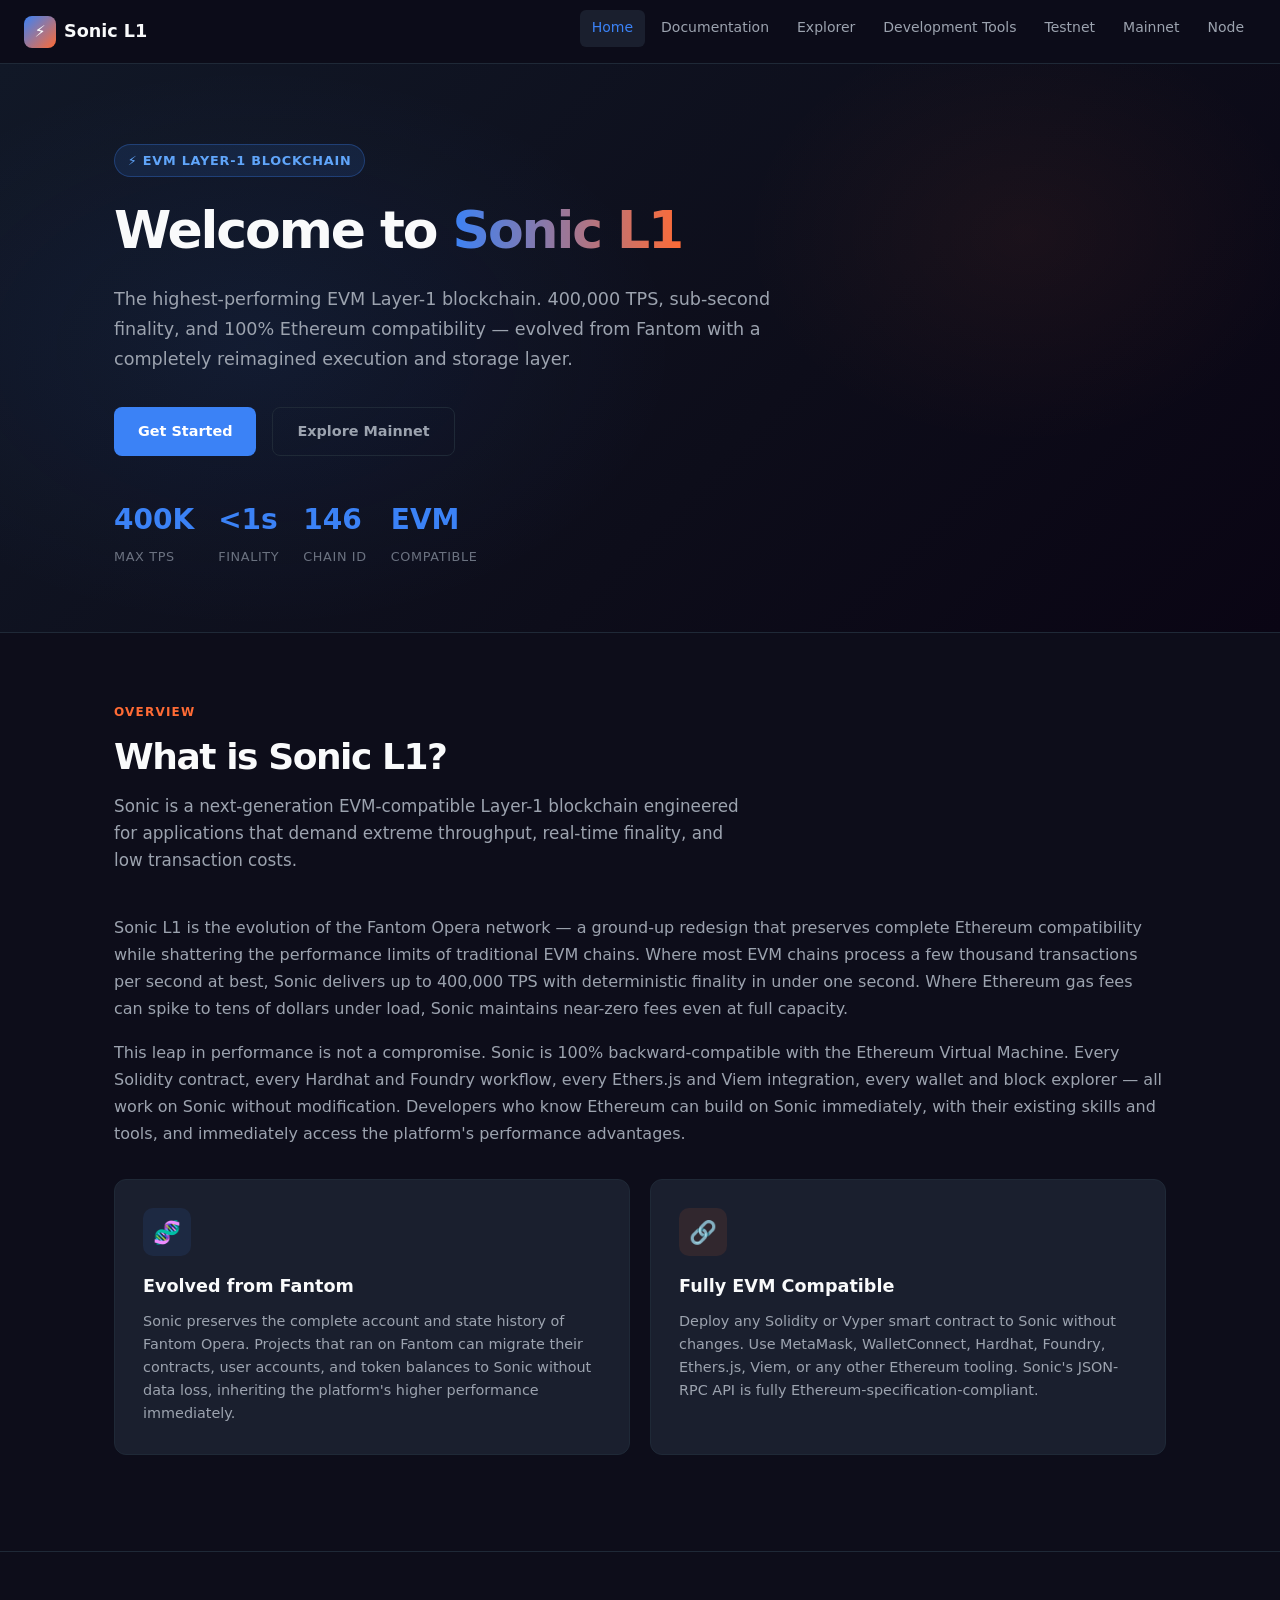
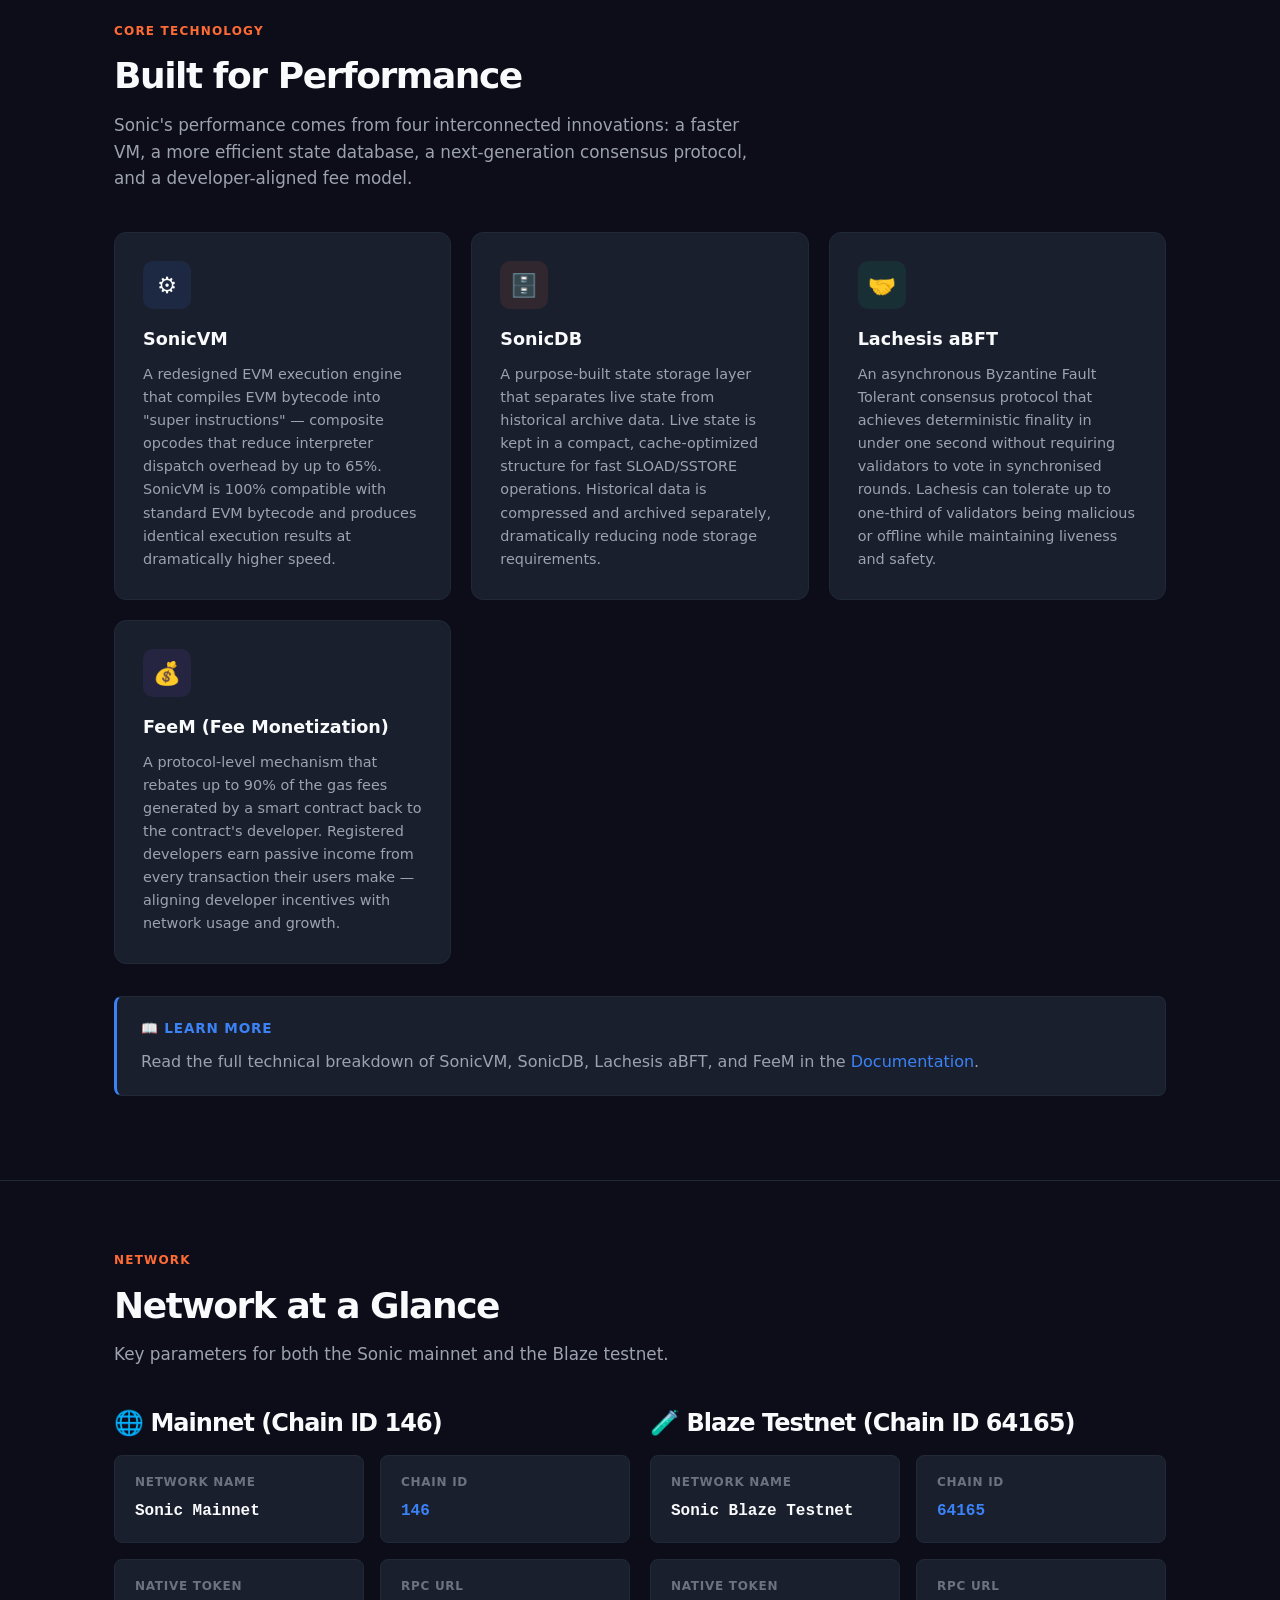
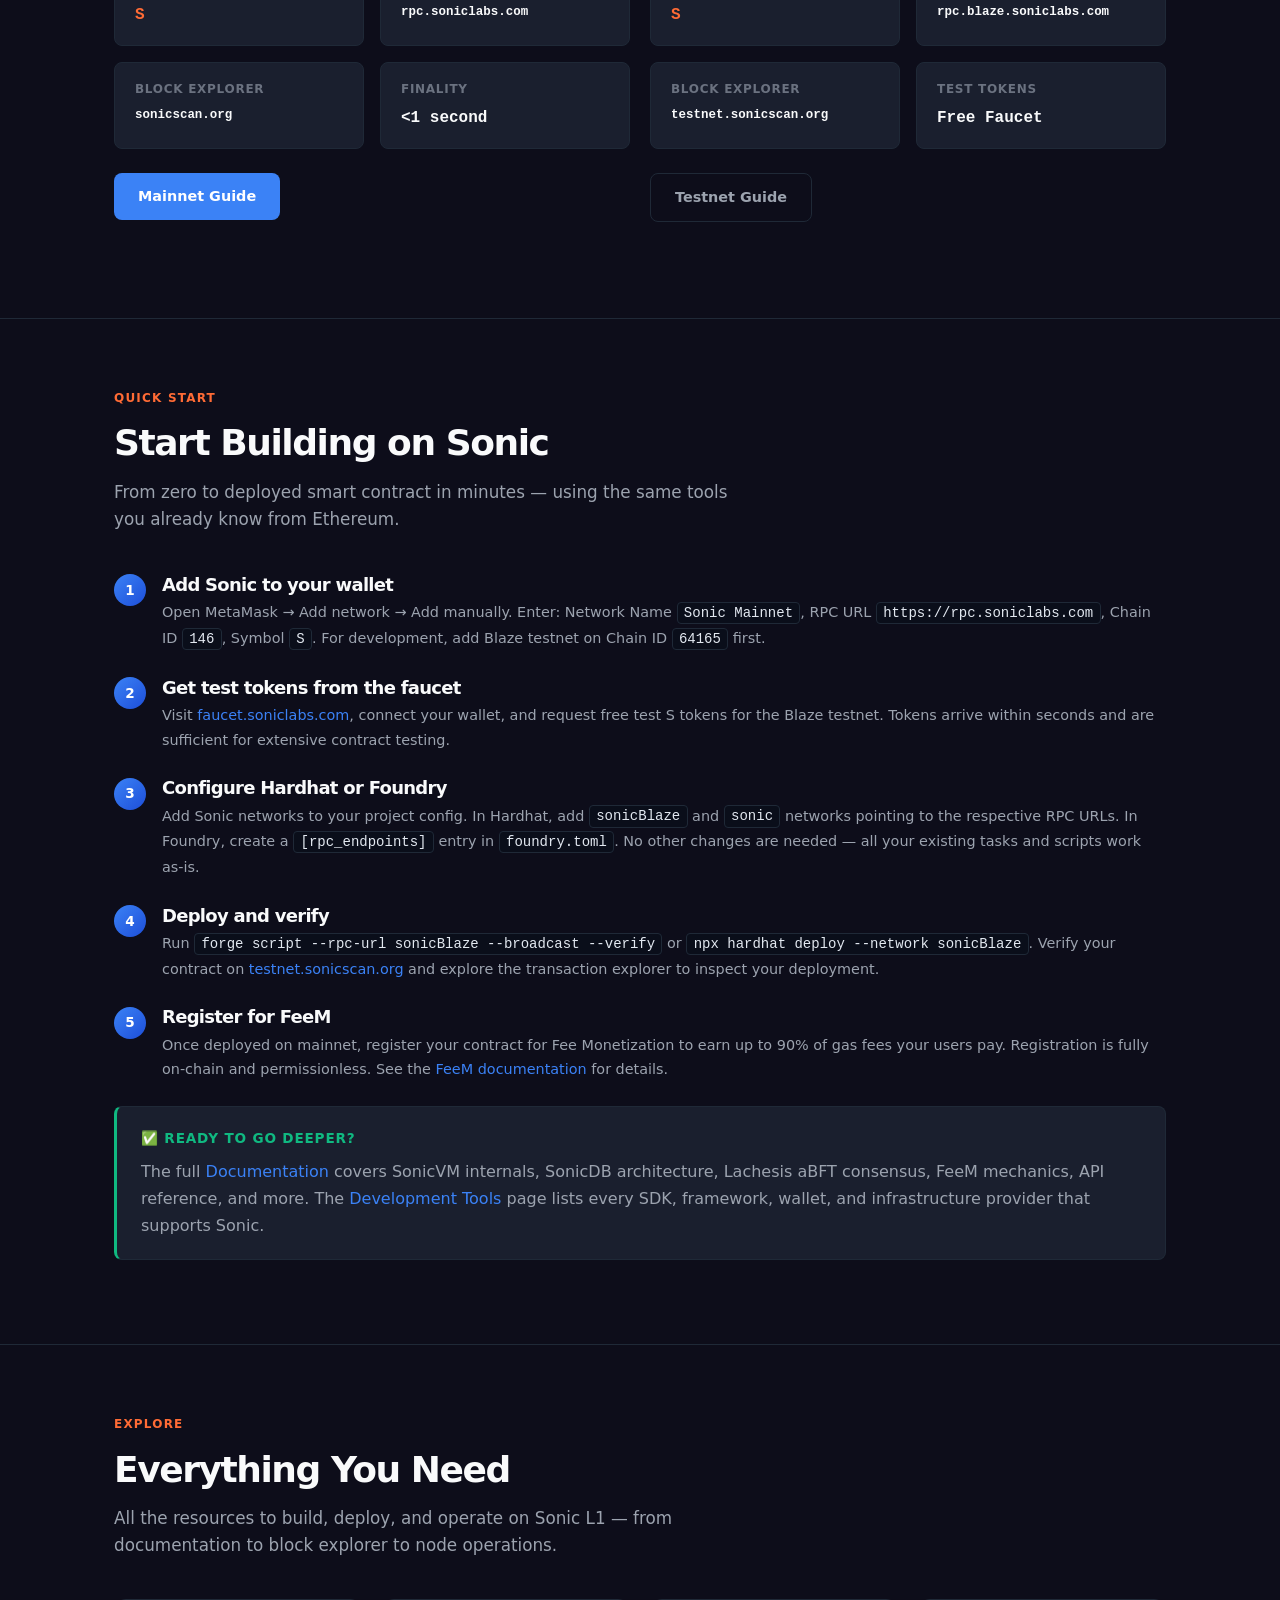
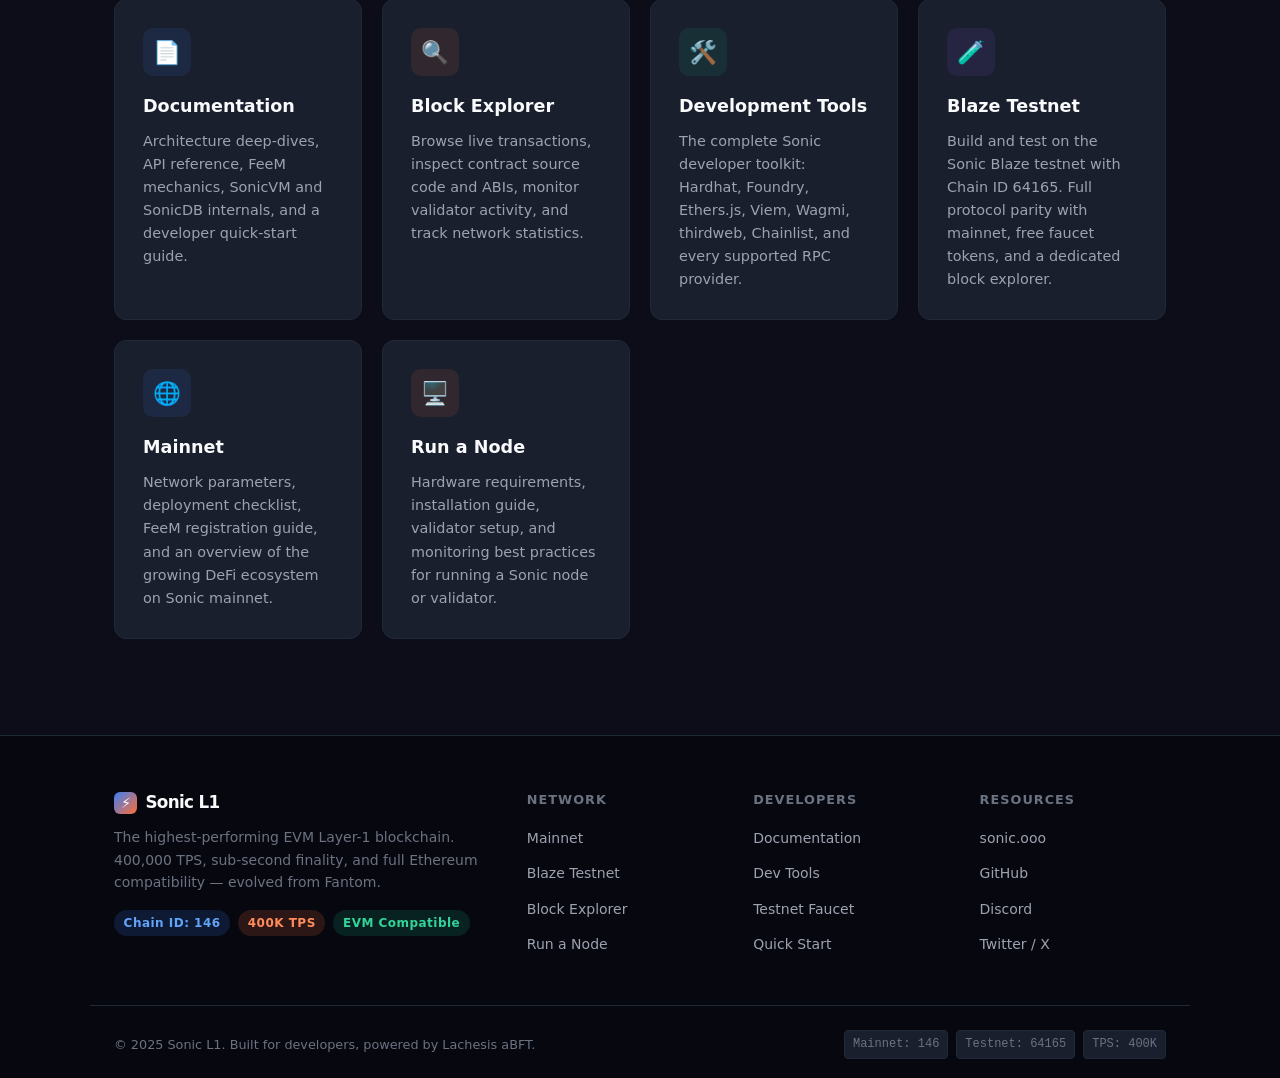
==== index.html @ 3b3bd316 "Add files via upload" ====
<!DOCTYPE html>
<html lang="en">
<head>
  <meta charset="UTF-8">
  <meta name="viewport" content="width=device-width, initial-scale=1">
  <title>Home — Sonic L1</title>
  <meta name="description" content="Sonic L1: The highest-performing EVM Layer-1 blockchain. 400,000 TPS, sub-second finality, and full Ethereum compatibility — evolved from Fantom.">
  <link rel="stylesheet" href="1de98341b7e33ab1.css">
  <link rel="stylesheet" href="style.css">
</head>
<body class="sonic-page">

<nav class="sonic-nav" aria-label="Main navigation">
  <div class="sonic-nav__inner">
    <a href="index.html" class="sonic-nav__logo">
      <div class="sonic-nav__logo-icon" aria-hidden="true">⚡</div>
      Sonic L1
    </a>
    <button class="sonic-nav__hamburger" id="navToggle" aria-controls="navLinks" aria-expanded="false" aria-label="Toggle navigation">☰</button>
    <ul class="sonic-nav__links" id="navLinks" role="list">
      <li><a href="index.html" class="active">Home</a></li>
      <li><a href="documentation.html">Documentation</a></li>
      <li><a href="explorer.html">Explorer</a></li>
      <li><a href="development-tools.html">Development Tools</a></li>
      <li><a href="testnet.html">Testnet</a></li>
      <li><a href="mainnet.html">Mainnet</a></li>
      <li><a href="node.html">Node</a></li>
    </ul>
  </div>
</nav>

<main class="sonic-main">

  <!-- Hero -->
  <section class="sonic-hero">
    <div class="sonic-hero__inner">
      <div class="sonic-hero__badge">⚡ EVM Layer-1 Blockchain</div>
      <h1 class="sonic-hero__title">Welcome to <span class="highlight">Sonic L1</span></h1>
      <p class="sonic-hero__desc">The highest-performing EVM Layer-1 blockchain. 400,000 TPS, sub-second finality, and 100% Ethereum compatibility — evolved from Fantom with a completely reimagined execution and storage layer.</p>
      <div style="display:flex;gap:1rem;flex-wrap:wrap;">
        <a href="documentation.html#getting-started" class="btn btn-primary">Get Started</a>
        <a href="mainnet.html" class="btn btn-outline">Explore Mainnet</a>
      </div>
      <div class="sonic-hero__stats">
        <div class="sonic-hero__stat">
          <span class="sonic-hero__stat-value">400K</span>
          <span class="sonic-hero__stat-label">Max TPS</span>
        </div>
        <div class="sonic-hero__stat">
          <span class="sonic-hero__stat-value">&lt;1s</span>
          <span class="sonic-hero__stat-label">Finality</span>
        </div>
        <div class="sonic-hero__stat">
          <span class="sonic-hero__stat-value">146</span>
          <span class="sonic-hero__stat-label">Chain ID</span>
        </div>
        <div class="sonic-hero__stat">
          <span class="sonic-hero__stat-value">EVM</span>
          <span class="sonic-hero__stat-label">Compatible</span>
        </div>
      </div>
    </div>
  </section>

  <!-- Section 1: What is Sonic -->
  <section class="sonic-section" id="overview">
    <div class="sonic-container">
      <div class="sonic-section__header">
        <span class="sonic-section__tag">Overview</span>
        <h2 class="sonic-section__title">What is Sonic L1?</h2>
        <p class="sonic-section__subtitle">Sonic is a next-generation EVM-compatible Layer-1 blockchain engineered for applications that demand extreme throughput, real-time finality, and low transaction costs.</p>
      </div>

      <p>Sonic L1 is the evolution of the Fantom Opera network — a ground-up redesign that preserves complete Ethereum compatibility while shattering the performance limits of traditional EVM chains. Where most EVM chains process a few thousand transactions per second at best, Sonic delivers up to 400,000 TPS with deterministic finality in under one second. Where Ethereum gas fees can spike to tens of dollars under load, Sonic maintains near-zero fees even at full capacity.</p>

      <p>This leap in performance is not a compromise. Sonic is 100% backward-compatible with the Ethereum Virtual Machine. Every Solidity contract, every Hardhat and Foundry workflow, every Ethers.js and Viem integration, every wallet and block explorer — all work on Sonic without modification. Developers who know Ethereum can build on Sonic immediately, with their existing skills and tools, and immediately access the platform's performance advantages.</p>

      <div class="grid-2" style="margin:2rem 0;">
        <div class="sonic-card">
          <div class="sonic-card__icon">🧬</div>
          <div class="sonic-card__title">Evolved from Fantom</div>
          <div class="sonic-card__desc">Sonic preserves the complete account and state history of Fantom Opera. Projects that ran on Fantom can migrate their contracts, user accounts, and token balances to Sonic without data loss, inheriting the platform's higher performance immediately.</div>
        </div>
        <div class="sonic-card">
          <div class="sonic-card__icon" style="background:rgba(255,107,53,0.1);">🔗</div>
          <div class="sonic-card__title">Fully EVM Compatible</div>
          <div class="sonic-card__desc">Deploy any Solidity or Vyper smart contract to Sonic without changes. Use MetaMask, WalletConnect, Hardhat, Foundry, Ethers.js, Viem, or any other Ethereum tooling. Sonic's JSON-RPC API is fully Ethereum-specification-compliant.</div>
        </div>
      </div>
    </div>
  </section>

  <!-- Section 2: Core Technology -->
  <section class="sonic-section" id="technology">
    <div class="sonic-container">
      <div class="sonic-section__header">
        <span class="sonic-section__tag">Core Technology</span>
        <h2 class="sonic-section__title">Built for Performance</h2>
        <p class="sonic-section__subtitle">Sonic's performance comes from four interconnected innovations: a faster VM, a more efficient state database, a next-generation consensus protocol, and a developer-aligned fee model.</p>
      </div>

      <div class="grid-2" style="margin:2rem 0;">
        <div class="sonic-card">
          <div class="sonic-card__icon">⚙️</div>
          <div class="sonic-card__title">SonicVM</div>
          <div class="sonic-card__desc">A redesigned EVM execution engine that compiles EVM bytecode into "super instructions" — composite opcodes that reduce interpreter dispatch overhead by up to 65%. SonicVM is 100% compatible with standard EVM bytecode and produces identical execution results at dramatically higher speed.</div>
        </div>
        <div class="sonic-card">
          <div class="sonic-card__icon" style="background:rgba(255,107,53,0.1);">🗄️</div>
          <div class="sonic-card__title">SonicDB</div>
          <div class="sonic-card__desc">A purpose-built state storage layer that separates live state from historical archive data. Live state is kept in a compact, cache-optimized structure for fast SLOAD/SSTORE operations. Historical data is compressed and archived separately, dramatically reducing node storage requirements.</div>
        </div>
        <div class="sonic-card">
          <div class="sonic-card__icon" style="background:rgba(16,185,129,0.1);">🤝</div>
          <div class="sonic-card__title">Lachesis aBFT</div>
          <div class="sonic-card__desc">An asynchronous Byzantine Fault Tolerant consensus protocol that achieves deterministic finality in under one second without requiring validators to vote in synchronised rounds. Lachesis can tolerate up to one-third of validators being malicious or offline while maintaining liveness and safety.</div>
        </div>
        <div class="sonic-card">
          <div class="sonic-card__icon" style="background:rgba(139,92,246,0.1);">💰</div>
          <div class="sonic-card__title">FeeM (Fee Monetization)</div>
          <div class="sonic-card__desc">A protocol-level mechanism that rebates up to 90% of the gas fees generated by a smart contract back to the contract's developer. Registered developers earn passive income from every transaction their users make — aligning developer incentives with network usage and growth.</div>
        </div>
      </div>

      <div class="info-box">
        <div class="info-box__title">📖 Learn More</div>
        <p style="margin:0;">Read the full technical breakdown of SonicVM, SonicDB, Lachesis aBFT, and FeeM in the <a href="documentation.html">Documentation</a>.</p>
      </div>
    </div>
  </section>

  <!-- Section 3: Network at a Glance -->
  <section class="sonic-section" id="network">
    <div class="sonic-container">
      <div class="sonic-section__header">
        <span class="sonic-section__tag">Network</span>
        <h2 class="sonic-section__title">Network at a Glance</h2>
        <p class="sonic-section__subtitle">Key parameters for both the Sonic mainnet and the Blaze testnet.</p>
      </div>

      <div class="grid-2" style="margin:2rem 0;">
        <div>
          <h3 style="margin-bottom:1rem;">🌐 Mainnet (Chain ID 146)</h3>
          <div class="spec-grid">
            <div class="spec-item">
              <div class="spec-item__label">Network Name</div>
              <div class="spec-item__value">Sonic Mainnet</div>
            </div>
            <div class="spec-item">
              <div class="spec-item__label">Chain ID</div>
              <div class="spec-item__value spec-item__value--blue">146</div>
            </div>
            <div class="spec-item">
              <div class="spec-item__label">Native Token</div>
              <div class="spec-item__value spec-item__value--orange">S</div>
            </div>
            <div class="spec-item">
              <div class="spec-item__label">RPC URL</div>
              <div class="spec-item__value" style="font-size:.78rem;">rpc.soniclabs.com</div>
            </div>
            <div class="spec-item">
              <div class="spec-item__label">Block Explorer</div>
              <div class="spec-item__value" style="font-size:.78rem;">sonicscan.org</div>
            </div>
            <div class="spec-item">
              <div class="spec-item__label">Finality</div>
              <div class="spec-item__value">&lt;1 second</div>
            </div>
          </div>
          <div style="margin-top:1rem;">
            <a href="mainnet.html" class="btn btn-primary">Mainnet Guide</a>
          </div>
        </div>
        <div>
          <h3 style="margin-bottom:1rem;">🧪 Blaze Testnet (Chain ID 64165)</h3>
          <div class="spec-grid">
            <div class="spec-item">
              <div class="spec-item__label">Network Name</div>
              <div class="spec-item__value">Sonic Blaze Testnet</div>
            </div>
            <div class="spec-item">
              <div class="spec-item__label">Chain ID</div>
              <div class="spec-item__value spec-item__value--blue">64165</div>
            </div>
            <div class="spec-item">
              <div class="spec-item__label">Native Token</div>
              <div class="spec-item__value spec-item__value--orange">S</div>
            </div>
            <div class="spec-item">
              <div class="spec-item__label">RPC URL</div>
              <div class="spec-item__value" style="font-size:.78rem;">rpc.blaze.soniclabs.com</div>
            </div>
            <div class="spec-item">
              <div class="spec-item__label">Block Explorer</div>
              <div class="spec-item__value" style="font-size:.78rem;">testnet.sonicscan.org</div>
            </div>
            <div class="spec-item">
              <div class="spec-item__label">Test Tokens</div>
              <div class="spec-item__value">Free Faucet</div>
            </div>
          </div>
          <div style="margin-top:1rem;">
            <a href="testnet.html" class="btn btn-outline">Testnet Guide</a>
          </div>
        </div>
      </div>
    </div>
  </section>

  <!-- Section 4: Getting Started -->
  <section class="sonic-section" id="getting-started">
    <div class="sonic-container">
      <div class="sonic-section__header">
        <span class="sonic-section__tag">Quick Start</span>
        <h2 class="sonic-section__title">Start Building on Sonic</h2>
        <p class="sonic-section__subtitle">From zero to deployed smart contract in minutes — using the same tools you already know from Ethereum.</p>
      </div>

      <ol class="step-list">
        <li>
          <div class="step-content">
            <h4>Add Sonic to your wallet</h4>
            <p>Open MetaMask → Add network → Add manually. Enter: Network Name <code>Sonic Mainnet</code>, RPC URL <code>https://rpc.soniclabs.com</code>, Chain ID <code>146</code>, Symbol <code>S</code>. For development, add Blaze testnet on Chain ID <code>64165</code> first.</p>
          </div>
        </li>
        <li>
          <div class="step-content">
            <h4>Get test tokens from the faucet</h4>
            <p>Visit <a href="https://faucet.soniclabs.com" target="_blank" rel="noopener">faucet.soniclabs.com</a>, connect your wallet, and request free test S tokens for the Blaze testnet. Tokens arrive within seconds and are sufficient for extensive contract testing.</p>
          </div>
        </li>
        <li>
          <div class="step-content">
            <h4>Configure Hardhat or Foundry</h4>
            <p>Add Sonic networks to your project config. In Hardhat, add <code>sonicBlaze</code> and <code>sonic</code> networks pointing to the respective RPC URLs. In Foundry, create a <code>[rpc_endpoints]</code> entry in <code>foundry.toml</code>. No other changes are needed — all your existing tasks and scripts work as-is.</p>
          </div>
        </li>
        <li>
          <div class="step-content">
            <h4>Deploy and verify</h4>
            <p>Run <code>forge script --rpc-url sonicBlaze --broadcast --verify</code> or <code>npx hardhat deploy --network sonicBlaze</code>. Verify your contract on <a href="https://testnet.sonicscan.org" target="_blank" rel="noopener">testnet.sonicscan.org</a> and explore the transaction explorer to inspect your deployment.</p>
          </div>
        </li>
        <li>
          <div class="step-content">
            <h4>Register for FeeM</h4>
            <p>Once deployed on mainnet, register your contract for Fee Monetization to earn up to 90% of gas fees your users pay. Registration is fully on-chain and permissionless. See the <a href="documentation.html#feem">FeeM documentation</a> for details.</p>
          </div>
        </li>
      </ol>

      <div class="info-box info-box--green">
        <div class="info-box__title">✅ Ready to go deeper?</div>
        <p style="margin:0;">The full <a href="documentation.html">Documentation</a> covers SonicVM internals, SonicDB architecture, Lachesis aBFT consensus, FeeM mechanics, API reference, and more. The <a href="development-tools.html">Development Tools</a> page lists every SDK, framework, wallet, and infrastructure provider that supports Sonic.</p>
      </div>
    </div>
  </section>

  <!-- Section 5: Explore the Site -->
  <section class="sonic-section" id="explore">
    <div class="sonic-container">
      <div class="sonic-section__header">
        <span class="sonic-section__tag">Explore</span>
        <h2 class="sonic-section__title">Everything You Need</h2>
        <p class="sonic-section__subtitle">All the resources to build, deploy, and operate on Sonic L1 — from documentation to block explorer to node operations.</p>
      </div>

      <div class="grid-3" style="margin:2rem 0;">
        <div class="sonic-card">
          <div class="sonic-card__icon">📄</div>
          <div class="sonic-card__title"><a href="documentation.html" style="color:inherit;text-decoration:none;">Documentation</a></div>
          <div class="sonic-card__desc">Architecture deep-dives, API reference, FeeM mechanics, SonicVM and SonicDB internals, and a developer quick-start guide.</div>
        </div>
        <div class="sonic-card">
          <div class="sonic-card__icon" style="background:rgba(255,107,53,0.1);">🔍</div>
          <div class="sonic-card__title"><a href="explorer.html" style="color:inherit;text-decoration:none;">Block Explorer</a></div>
          <div class="sonic-card__desc">Browse live transactions, inspect contract source code and ABIs, monitor validator activity, and track network statistics.</div>
        </div>
        <div class="sonic-card">
          <div class="sonic-card__icon" style="background:rgba(16,185,129,0.1);">🛠️</div>
          <div class="sonic-card__title"><a href="development-tools.html" style="color:inherit;text-decoration:none;">Development Tools</a></div>
          <div class="sonic-card__desc">The complete Sonic developer toolkit: Hardhat, Foundry, Ethers.js, Viem, Wagmi, thirdweb, Chainlist, and every supported RPC provider.</div>
        </div>
        <div class="sonic-card">
          <div class="sonic-card__icon" style="background:rgba(139,92,246,0.1);">🧪</div>
          <div class="sonic-card__title"><a href="testnet.html" style="color:inherit;text-decoration:none;">Blaze Testnet</a></div>
          <div class="sonic-card__desc">Build and test on the Sonic Blaze testnet with Chain ID 64165. Full protocol parity with mainnet, free faucet tokens, and a dedicated block explorer.</div>
        </div>
        <div class="sonic-card">
          <div class="sonic-card__icon">🌐</div>
          <div class="sonic-card__title"><a href="mainnet.html" style="color:inherit;text-decoration:none;">Mainnet</a></div>
          <div class="sonic-card__desc">Network parameters, deployment checklist, FeeM registration guide, and an overview of the growing DeFi ecosystem on Sonic mainnet.</div>
        </div>
        <div class="sonic-card">
          <div class="sonic-card__icon" style="background:rgba(255,107,53,0.1);">🖥️</div>
          <div class="sonic-card__title"><a href="node.html" style="color:inherit;text-decoration:none;">Run a Node</a></div>
          <div class="sonic-card__desc">Hardware requirements, installation guide, validator setup, and monitoring best practices for running a Sonic node or validator.</div>
        </div>
      </div>
    </div>
  </section>

</main>

<footer class="sonic-footer">
  <div class="sonic-footer__grid">
    <div class="sonic-footer__brand">
      <h3><span style="background:linear-gradient(135deg,#3B82F6,#FF6B35);border-radius:6px;padding:2px 7px;font-size:.9rem;" aria-hidden="true">⚡</span> Sonic L1</h3>
      <p>The highest-performing EVM Layer-1 blockchain. 400,000 TPS, sub-second finality, and full Ethereum compatibility — evolved from Fantom.</p>
      <div style="display:flex;gap:.5rem;flex-wrap:wrap;">
        <span class="badge badge-blue">Chain ID: 146</span>
        <span class="badge badge-orange">400K TPS</span>
        <span class="badge badge-green">EVM Compatible</span>
      </div>
    </div>
    <div class="sonic-footer__col">
      <h4>Network</h4>
      <ul>
        <li><a href="mainnet.html">Mainnet</a></li>
        <li><a href="testnet.html">Blaze Testnet</a></li>
        <li><a href="explorer.html">Block Explorer</a></li>
        <li><a href="node.html">Run a Node</a></li>
      </ul>
    </div>
    <div class="sonic-footer__col">
      <h4>Developers</h4>
      <ul>
        <li><a href="documentation.html">Documentation</a></li>
        <li><a href="development-tools.html">Dev Tools</a></li>
        <li><a href="testnet.html">Testnet Faucet</a></li>
        <li><a href="documentation.html#getting-started">Quick Start</a></li>
      </ul>
    </div>
    <div class="sonic-footer__col">
      <h4>Resources</h4>
      <ul>
        <li><a href="https://sonic.ooo" target="_blank" rel="noopener">sonic.ooo</a></li>
        <li><a href="https://github.com/Fantom-foundation" target="_blank" rel="noopener">GitHub</a></li>
        <li><a href="https://discord.gg/sonic" target="_blank" rel="noopener">Discord</a></li>
        <li><a href="https://twitter.com/0xSonicLabs" target="_blank" rel="noopener">Twitter / X</a></li>
      </ul>
    </div>
  </div>
  <div class="sonic-footer__bottom">
    <p>© 2025 Sonic L1. Built for developers, powered by Lachesis aBFT.</p>
    <div class="sonic-footer__chips">
      <span class="sonic-footer__chip">Mainnet: 146</span>
      <span class="sonic-footer__chip">Testnet: 64165</span>
      <span class="sonic-footer__chip">TPS: 400K</span>
    </div>
  </div>
</footer>

<script>
  (function(){
    var btn = document.getElementById('navToggle');
    var links = document.getElementById('navLinks');
    if(btn && links){
      btn.addEventListener('click', function(){
        var open = links.classList.toggle('open');
        btn.setAttribute('aria-expanded', open ? 'true' : 'false');
      });
    }
  })();
</script>
</body>
</html>
---- 1de98341b7e33ab1.css ----
@layer properties {
  @supports (((-webkit-hyphens:none)) and (not (margin-trim:inline))) or ((-moz-orient:inline) and (not (color:rgb(from red r g b)))) {
  *, ::backdrop, ::after, ::before { --tw-translate-x: 0; --tw-translate-y: 0; --tw-translate-z: 0; --tw-scale-x: 1; --tw-scale-y: 1; --tw-scale-z: 1; --tw-rotate-x: initial; --tw-rotate-y: initial; --tw-rotate-z: initial; --tw-skew-x: initial; --tw-skew-y: initial; --tw-scroll-snap-strictness: proximity; --tw-space-y-reverse: 0; --tw-space-x-reverse: 0; --tw-divide-x-reverse: 0; --tw-border-style: solid; --tw-divide-y-reverse: 0; --tw-gradient-position: initial; --tw-gradient-from: #0000; --tw-gradient-via: #0000; --tw-gradient-to: #0000; --tw-gradient-stops: initial; --tw-gradient-via-stops: initial; --tw-gradient-from-position: 0%; --tw-gradient-via-position: 50%; --tw-gradient-to-position: 100%; --tw-mask-linear: linear-gradient(#fff,#fff); --tw-mask-radial: linear-gradient(#fff,#fff); --tw-mask-conic: linear-gradient(#fff,#fff); --tw-mask-left: linear-gradient(#fff,#fff); --tw-mask-right: linear-gradient(#fff,#fff); --tw-mask-bottom: linear-gradient(#fff,#fff); --tw-mask-top: linear-gradient(#fff,#fff); --tw-mask-top-from-position: 0%; --tw-mask-top-to-position: 100%; --tw-mask-top-from-color: black; --tw-mask-top-to-color: transparent; --tw-mask-bottom-from-position: 0%; --tw-mask-bottom-to-position: 100%; --tw-mask-bottom-from-color: black; --tw-mask-bottom-to-color: transparent; --tw-mask-left-from-position: 0%; --tw-mask-left-to-position: 100%; --tw-mask-left-from-color: black; --tw-mask-left-to-color: transparent; --tw-leading: initial; --tw-font-weight: initial; --tw-tracking: initial; --tw-shadow: 0 0 #0000; --tw-shadow-color: initial; --tw-shadow-alpha: 100%; --tw-inset-shadow: 0 0 #0000; --tw-inset-shadow-color: initial; --tw-inset-shadow-alpha: 100%; --tw-ring-color: initial; --tw-ring-shadow: 0 0 #0000; --tw-inset-ring-color: initial; --tw-inset-ring-shadow: 0 0 #0000; --tw-ring-inset: initial; --tw-ring-offset-width: 0px; --tw-ring-offset-color: #fff; --tw-ring-offset-shadow: 0 0 #0000; --tw-outline-style: solid; --tw-blur: initial; --tw-brightness: initial; --tw-contrast: initial; --tw-grayscale: initial; --tw-hue-rotate: initial; --tw-invert: initial; --tw-opacity: initial; --tw-saturate: initial; --tw-sepia: initial; --tw-drop-shadow: initial; --tw-drop-shadow-color: initial; --tw-drop-shadow-alpha: 100%; --tw-drop-shadow-size: initial; --tw-backdrop-blur: initial; --tw-backdrop-brightness: initial; --tw-backdrop-contrast: initial; --tw-backdrop-grayscale: initial; --tw-backdrop-hue-rotate: initial; --tw-backdrop-invert: initial; --tw-backdrop-opacity: initial; --tw-backdrop-saturate: initial; --tw-backdrop-sepia: initial; --tw-duration: initial; --tw-ease: initial; --tw-content: ""; }
}
}
@layer theme {
  :host, :root { --font-serif: ui-serif,Georgia,Cambria,"Times New Roman",Times,serif; --font-mono: var(--font-geist-mono),ui-monospace,"SF Mono","Courier New",monospace; --color-red-50: oklch(97.1% .013 17.38); --color-red-200: oklch(88.5% .062 18.334); --color-red-400: oklch(70.4% .191 22.216); --color-red-500: oklch(63.7% .237 25.331); --color-red-700: oklch(50.5% .213 27.518); --color-orange-400: oklch(75% .183 55.934); --color-orange-500: oklch(70.5% .213 47.604); --color-yellow-50: oklch(98.7% .026 102.212); --color-yellow-100: oklch(97.3% .071 103.193); --color-yellow-200: oklch(94.5% .129 101.54); --color-yellow-300: oklch(90.5% .182 98.111); --color-yellow-400: oklch(85.2% .199 91.936); --color-yellow-500: oklch(79.5% .184 86.047); --color-yellow-700: oklch(55.4% .135 66.442); --color-yellow-800: oklch(47.6% .114 61.907); --color-green-50: oklch(96.9% .043429 147.2); --color-green-100: oklch(95.1% .070181 146.6); --color-green-200: oklch(93.2% .09808 146.3); --color-green-300: oklch(91.7% .155193 145.5); --color-green-400: oklch(89% .220298 144.5); --color-green-500: oklch(79.8% .234221 143.7); --color-green-600: oklch(71.8% .220955 143.5); --color-green-700: oklch(59% .179916 143.5); --color-green-800: oklch(48.2% .14011 143.8); --color-green-900: oklch(36.9% .11012 143.6); --color-green-950: oklch(29.4% .085648 144.1); --color-teal-500: oklch(70.4% .14 182.503); --color-teal-600: oklch(60% .118 184.704); --color-cyan-500: oklch(71.5% .143 215.221); --color-blue-50: oklch(97% .014 254.604); --color-blue-100: oklch(93.2% .032 255.585); --color-blue-200: oklch(88.2% .059 254.128); --color-blue-300: oklch(80.9% .105 251.813); --color-blue-400: oklch(70.7% .165 254.624); --color-blue-500: oklch(62.3% .214 259.815); --color-blue-600: oklch(54.6% .245 262.881); --color-blue-700: oklch(48.8% .243 264.376); --color-blue-800: oklch(42.4% .199 265.638); --color-blue-900: oklch(37.9% .146 265.522); --color-indigo-500: oklch(58.5% .233 277.117); --color-purple-50: oklch(97.5% .013141 295.3); --color-purple-100: oklch(94.8% .028659 298.9); --color-purple-200: oklch(91.8% .045311 298); --color-purple-300: oklch(82.4% .090691 298.1); --color-purple-400: oklch(67.4% .191895 293.8); --color-purple-500: oklch(57.1% .218219 290); --color-purple-600: oklch(54.4% .227663 290.4); --color-purple-700: oklch(46% .187197 288.9); --color-purple-800: oklch(38.3% .150463 289.3); --color-purple-900: oklch(30.4% .115379 290.5); --color-pink-500: oklch(65.6% .241 354.308); --color-gray-50: oklch(97% 0 0); --color-gray-100: oklch(93.1% 0 0); --color-gray-200: oklch(89.2% 0 0); --color-gray-300: oklch(84.5% 0 0); --color-gray-400: oklch(79.8% 0 0); --color-gray-500: oklch(56.1% .002115 31.1); --color-gray-600: oklch(48.9% .001994 60.2); --color-gray-700: oklch(41.5% .001042 62.2); --color-gray-800: oklch(34.3% .001097 64); --color-gray-900: oklch(28.9% 0 0); --color-gray-950: oklch(18.7% 0 0); --color-neutral-300: oklch(87% 0 0); --color-black: #000; --color-white: #fff; --spacing: .25rem; --container-xs: 20rem; --container-sm: 24rem; --container-md: 28rem; --container-lg: 32rem; --container-xl: 36rem; --container-2xl: 42rem; --container-3xl: 48rem; --container-4xl: 56rem; --container-5xl: 64rem; --container-6xl: 72rem; --text-xs: .75rem; --text-xs--line-height: calc(var(--spacing) * 4); --text-sm: .875rem; --text-sm--line-height: calc(var(--spacing) * 4); --text-base: 1rem; --text-base--line-height: calc(var(--spacing) * 6); --text-lg: 1.125rem; --text-lg--line-height: calc(var(--spacing) * 8); --text-xl: 1.25rem; --text-xl--line-height: calc(var(--spacing) * 8); --text-2xl: 1.5rem; --text-2xl--line-height: calc(var(--spacing) * 8); --text-3xl: 1.875rem; --text-3xl--line-height: calc(var(--spacing) * 8); --text-4xl: 2.25rem; --text-4xl--line-height: calc(var(--spacing) * 12); --text-5xl: 3rem; --text-5xl--line-height: calc(var(--spacing) * 12); --text-6xl: 3.75rem; --text-6xl--line-height: calc(var(--spacing) * 16); --text-8xl: 6rem; --text-8xl--line-height: 1; --font-weight-light: 300; --font-weight-normal: 400; --font-weight-medium: 500; --font-weight-semibold: 600; --font-weight-bold: 700; --font-weight-black: 900; --tracking-tighter: -.05em; --tracking-tight: -.025em; --tracking-normal: 0em; --tracking-wide: .025em; --tracking-wider: .05em; --leading-normal: 1.5; --leading-relaxed: 1.625; --radius-sm: .25rem; --radius-md: .375rem; --radius-lg: .5rem; --radius-xl: .75rem; --radius-2xl: 1rem; --radius-3xl: 1.5rem; --ease-in: cubic-bezier(.4,0,1,1); --ease-out: cubic-bezier(0,0,.2,1); --ease-in-out: cubic-bezier(.4,0,.2,1); --animate-spin: spin 1s linear infinite; --animate-ping: ping 1s cubic-bezier(0,0,.2,1) infinite; --animate-pulse: pulse 2s cubic-bezier(.4,0,.6,1) infinite; --blur-sm: 8px; --blur-md: 12px; --blur-lg: 16px; --aspect-video: 16/9; --default-transition-duration: .15s; --default-transition-timing-function: cubic-bezier(.4,0,.2,1); --default-font-family: var(--font-denim),system-ui,-apple-system,BlinkMacSystemFont,"Segoe UI",Roboto,"Helvetica Neue",Arial,"Noto Sans",sans-serif,"Apple Color Emoji","Segoe UI Emoji","Segoe UI Symbol","Noto Color Emoji"; --default-mono-font-family: var(--font-mono); --font-display: var(--font-denim-ink),var(--font-denim),system-ui; --tracking-display: -.04em; }
}
@layer base {
  *, ::backdrop, ::after, ::before { box-sizing: border-box; border: 0px solid; margin: 0px; padding: 0px; }
  ::file-selector-button { box-sizing: border-box; border: 0px solid; margin: 0px; padding: 0px; }
  :host, html { tab-size: 4; line-height: 1.5; font-family: var(--default-font-family,ui-sans-serif,system-ui,sans-serif,"Apple Color Emoji","Segoe UI Emoji","Segoe UI Symbol","Noto Color Emoji"); font-feature-settings: var(--default-font-feature-settings,normal); font-variation-settings: var(--default-font-variation-settings,normal); }
  hr { height: 0px; color: inherit; border-top-width: 1px; }
  abbr:where([title]) { text-decoration: underline dotted; }
  h1, h2, h3, h4, h5, h6 { font-size: inherit; font-weight: inherit; }
  a { color: inherit; text-decoration: inherit; }
  b, strong { font-weight: bolder; }
  code, kbd, pre, samp { font-family: var(--default-mono-font-family,ui-monospace,SFMono-Regular,Menlo,Monaco,Consolas,"Liberation Mono","Courier New",monospace); font-feature-settings: var(--default-mono-font-feature-settings,normal); font-variation-settings: var(--default-mono-font-variation-settings,normal); font-size: 1em; }
  small { font-size: 80%; }
  sub, sup { vertical-align: baseline; font-size: 75%; line-height: 0; position: relative; }
  sub { bottom: -0.25em; }
  sup { top: -0.5em; }
  table { text-indent: 0px; border-color: inherit; border-collapse: collapse; }
  :focus-visible { outline: auto; }
  progress { vertical-align: baseline; }
  summary { display: list-item; }
  menu, ol, ul { list-style: none; }
  audio, canvas, embed, iframe, img, object, svg, video { vertical-align: middle; display: block; }
  img, video { max-width: 100%; height: auto; }
  button, input, optgroup, select, textarea { font: inherit; letter-spacing: inherit; color: inherit; opacity: 1; background-color: rgba(0, 0, 0, 0); border-radius: 0px; }
  ::file-selector-button { font: inherit; letter-spacing: inherit; color: inherit; opacity: 1; background-color: rgba(0, 0, 0, 0); border-radius: 0px; }
  :where(select:is([multiple], [size])) optgroup { font-weight: bolder; }
  :where(select:is([multiple], [size])) optgroup option { padding-inline-start: 20px; }
  ::file-selector-button { margin-inline-end: 4px; }
  ::placeholder { opacity: 1; }
  @supports (not ((-webkit-appearance:-apple-pay-button))) or (contain-intrinsic-size:1px) {
  ::placeholder { color: currentcolor; }
  @supports (color:color-mix(in lab,red,red)) {
  ::placeholder { color: color-mix(in oklab, currentcolor, transparent); }
}
}
  textarea { resize: vertical; }
  ::-webkit-search-decoration { appearance: none; }
  ::-webkit-date-and-time-value { min-height: 1lh; text-align: inherit; }
  ::-webkit-datetime-edit { display: inline-flex; }
  ::-webkit-datetime-edit-fields-wrapper { padding: 0px; }
  ::-webkit-datetime-edit, ::-webkit-datetime-edit-year-field { padding-block: 0px; }
  ::-webkit-datetime-edit-day-field, ::-webkit-datetime-edit-month-field { padding-block: 0px; }
  ::-webkit-datetime-edit-hour-field, ::-webkit-datetime-edit-minute-field { padding-block: 0px; }
  ::-webkit-datetime-edit-millisecond-field, ::-webkit-datetime-edit-second-field { padding-block: 0px; }
  ::-webkit-datetime-edit-meridiem-field { padding-block: 0px; }
  ::-webkit-calendar-picker-indicator { line-height: 1; }
  :user-invalid { box-shadow: none; }
  button, input:where([type="button"], [type="reset"], [type="submit"]) { appearance: button; }
  ::file-selector-button { appearance: button; }
  ::-webkit-inner-spin-button, ::-webkit-outer-spin-button { height: auto; }
  [hidden]:where(:not([hidden="until-found"])) { display: none !important; }
  h1, h2, h3, h4, h5, h6 { font-family: var(--font-display); letter-spacing: var(--tracking-display); }
}
@layer components;
@layer utilities {
  .\@container\/card { container: card / inline-size; }
  .\@container\/section { container: section / inline-size; }
  .\@container\/window { container: window / inline-size; }
  .\@container { container-type: inline-size; }
  .pointer-events-auto { pointer-events: auto; }
  .pointer-events-none { pointer-events: none; }
  .invisible { visibility: hidden; }
  .visible { visibility: visible; }
  .sr-only { clip-path: inset(50%); white-space: nowrap; border-width: 0px; width: 1px; height: 1px; margin: -1px; padding: 0px; overflow: hidden; }
  .absolute, .sr-only { position: absolute; }
  .fixed { position: fixed; }
  .relative { position: relative; }
  .static { position: static; }
  .sticky { position: sticky; }
  .-inset-px { inset: -1px; }
  .inset-0 { inset: calc(var(--spacing) * 0); }
  .inset-2 { inset: calc(var(--spacing) * 2); }
  .inset-3 { inset: calc(var(--spacing) * 3); }
  .inset-x-0 { inset-inline: calc(var(--spacing) * 0); }
  .inset-y-0 { inset-block: calc(var(--spacing) * 0); }
  .start { inset-inline-start: var(--spacing); }
  .end { inset-inline-end: var(--spacing); }
  .\!top-0 { top: calc(var(--spacing) * 0) !important; }
  .\!top-\[calc\(100\%\+16px\)\] { top: calc(100% + 16px) !important; }
  .-top-0 { top: calc(var(--spacing) * 0); }
  .-top-1\/2 { top: -50%; }
  .-top-3 { top: calc(var(--spacing) * -3); }
  .-top-4 { top: calc(var(--spacing) * -4); }
  .-top-8 { top: calc(var(--spacing) * -8); }
  .-top-16 { top: calc(var(--spacing) * -16); }
  .-top-20 { top: calc(var(--spacing) * -20); }
  .-top-24 { top: calc(var(--spacing) * -24); }
  .-top-56 { top: calc(var(--spacing) * -56); }
  .-top-\[1px\] { top: -1px; }
  .top-0 { top: calc(var(--spacing) * 0); }
  .top-1 { top: calc(var(--spacing) * 1); }
  .top-1\/2 { top: 50%; }
  .top-2 { top: calc(var(--spacing) * 2); }
  .top-2\/3 { top: 66.6667%; }
  .top-3 { top: calc(var(--spacing) * 3); }
  .top-4 { top: calc(var(--spacing) * 4); }
  .top-5 { top: calc(var(--spacing) * 5); }
  .top-6 { top: calc(var(--spacing) * 6); }
  .top-7 { top: calc(var(--spacing) * 7); }
  .top-8 { top: calc(var(--spacing) * 8); }
  .top-12 { top: calc(var(--spacing) * 12); }
  .top-20 { top: calc(var(--spacing) * 20); }
  .top-24 { top: calc(var(--spacing) * 24); }
  .top-28 { top: calc(var(--spacing) * 28); }
  .top-32 { top: calc(var(--spacing) * 32); }
  .top-40 { top: calc(var(--spacing) * 40); }
  .top-48 { top: calc(var(--spacing) * 48); }
  .top-80 { top: calc(var(--spacing) * 80); }
  .top-\[-10\%\] { top: -10%; }
  .top-\[-30\%\] { top: -30%; }
  .top-\[50\%\] { top: 50%; }
  .top-\[74px\] { top: 74px; }
  .top-\[calc\(50\%-10px\)\] { top: calc(50% - 10px); }
  .top-\[calc\(100\%-96px\)\] { top: calc(100% - 96px); }
  .top-auto { top: auto; }
  .top-full { top: 100%; }
  .-right-0 { right: calc(var(--spacing) * 0); }
  .-right-8 { right: calc(var(--spacing) * -8); }
  .-right-16 { right: calc(var(--spacing) * -16); }
  .-right-20 { right: calc(var(--spacing) * -20); }
  .-right-\[600px\] { right: -600px; }
  .right-0 { right: calc(var(--spacing) * 0); }
  .right-1 { right: calc(var(--spacing) * 1); }
  .right-2 { right: calc(var(--spacing) * 2); }
  .right-3 { right: calc(var(--spacing) * 3); }
  .right-4 { right: calc(var(--spacing) * 4); }
  .right-5 { right: calc(var(--spacing) * 5); }
  .right-8 { right: calc(var(--spacing) * 8); }
  .right-28 { right: calc(var(--spacing) * 28); }
  .right-\[-5\%\] { right: -5%; }
  .right-\[-15\%\] { right: -15%; }
  .right-\[-50px\] { right: -50px; }
  .right-\[calc\(100\%-\(--spacing\(8\)\)\)\] { right: calc(100% - (calc(var(--spacing) * 8))); }
  .right-\[calc\(100\%-\(--spacing\(16\)\)\)\] { right: calc(100% - (calc(var(--spacing) * 16))); }
  .right-full { right: 100%; }
  .-bottom-0 { bottom: calc(var(--spacing) * 0); }
  .-bottom-4 { bottom: calc(var(--spacing) * -4); }
  .-bottom-6 { bottom: calc(var(--spacing) * -6); }
  .-bottom-8 { bottom: calc(var(--spacing) * -8); }
  .-bottom-\[1px\] { bottom: -1px; }
  .-bottom-\[31px\] { bottom: -31px; }
  .-bottom-\[400px\] { bottom: -400px; }
  .bottom-0 { bottom: calc(var(--spacing) * 0); }
  .bottom-2 { bottom: calc(var(--spacing) * 2); }
  .-left-0 { left: calc(var(--spacing) * 0); }
  .-left-8 { left: calc(var(--spacing) * -8); }
  .-left-10 { left: calc(var(--spacing) * -10); }
  .-left-16 { left: calc(var(--spacing) * -16); }
  .-left-24 { left: calc(var(--spacing) * -24); }
  .-left-32 { left: calc(var(--spacing) * -32); }
  .-left-\[135px\] { left: -135px; }
  .left-0 { left: calc(var(--spacing) * 0); }
  .left-1\/2 { left: 50%; }
  .left-3 { left: calc(var(--spacing) * 3); }
  .left-4 { left: calc(var(--spacing) * 4); }
  .left-10 { left: calc(var(--spacing) * 10); }
  .left-12 { left: calc(var(--spacing) * 12); }
  .left-28 { left: calc(var(--spacing) * 28); }
  .left-\[-50px\] { left: -50px; }
  .left-\[50\%\] { left: 50%; }
  .left-\[110px\] { left: 110px; }
  .left-\[calc\(100\%-\(--spacing\(8\)\)\)\] { left: calc(100% - (calc(var(--spacing) * 8))); }
  .left-\[calc\(100\%-\(--spacing\(32\)\)\)\] { left: calc(100% - (calc(var(--spacing) * 32))); }
  .left-\[calc\(100\%-700px\)\] { left: calc(100% - 700px); }
  .left-\[calc\(100\%-theme\(spacing\[32\]\)\)\] { left: calc(100% - 8rem); }
  .left-auto { left: auto; }
  .isolate { isolation: isolate; }
  .\!z-\[-2\] { z-index: -2 !important; }
  .-z-0 { z-index: calc(0); }
  .-z-10 { z-index: calc(-10); }
  .z-0 { z-index: 0; }
  .z-1 { z-index: 1; }
  .z-2 { z-index: 2; }
  .z-10 { z-index: 10; }
  .z-20 { z-index: 20; }
  .z-30 { z-index: 30; }
  .z-40 { z-index: 40; }
  .z-50 { z-index: 50; }
  .z-51 { z-index: 51; }
  .z-\[-1\] { z-index: -1; }
  .z-\[10\] { z-index: 10; }
  .order-1 { order: 1; }
  .order-2 { order: 2; }
  .order-first { order: -9999; }
  .col-span-1 { grid-column: span 1 / span 1; }
  .col-span-2 { grid-column: span 2 / span 2; }
  .col-span-3 { grid-column: span 3 / span 3; }
  .float-left { float: left; }
  .container { width: 100%; }
  @media (min-width: 40rem) {
  .container { max-width: 40rem; }
}
  @media (min-width: 48rem) {
  .container { max-width: 48rem; }
}
  @media (min-width: 64rem) {
  .container { max-width: 64rem; }
}
  @media (min-width: 80rem) {
  .container { max-width: 80rem; }
}
  @media (min-width: 96rem) {
  .container { max-width: 96rem; }
}
  .-m-4 { margin: calc(var(--spacing) * -4); }
  .m-0 { margin: calc(var(--spacing) * 0); }
  .m-1 { margin: calc(var(--spacing) * 1); }
  .m-12 { margin: calc(var(--spacing) * 12); }
  .m-auto { margin: auto; }
  .-mx-2 { margin-inline: calc(var(--spacing) * -2); }
  .-mx-4 { margin-inline: calc(var(--spacing) * -4); }
  .-mx-6 { margin-inline: calc(var(--spacing) * -6); }
  .mx-2 { margin-inline: calc(var(--spacing) * 2); }
  .mx-4 { margin-inline: calc(var(--spacing) * 4); }
  .mx-auto { margin-inline: auto; }
  .my-0 { margin-block: calc(var(--spacing) * 0); }
  .my-1 { margin-block: calc(var(--spacing) * 1); }
  .my-2 { margin-block: calc(var(--spacing) * 2); }
  .my-3 { margin-block: calc(var(--spacing) * 3); }
  .my-4 { margin-block: calc(var(--spacing) * 4); }
  .my-6 { margin-block: calc(var(--spacing) * 6); }
  .my-8 { margin-block: calc(var(--spacing) * 8); }
  .my-10 { margin-block: calc(var(--spacing) * 10); }
  .my-11 { margin-block: calc(var(--spacing) * 11); }
  .my-12 { margin-block: calc(var(--spacing) * 12); }
  .my-16 { margin-block: calc(var(--spacing) * 16); }
  .my-auto { margin-block: auto; }
  .-mt-1 { margin-top: calc(var(--spacing) * -1); }
  .-mt-24 { margin-top: calc(var(--spacing) * -24); }
  .mt-0 { margin-top: calc(var(--spacing) * 0); }
  .mt-1 { margin-top: calc(var(--spacing) * 1); }
  .mt-2 { margin-top: calc(var(--spacing) * 2); }
  .mt-3 { margin-top: calc(var(--spacing) * 3); }
  .mt-4 { margin-top: calc(var(--spacing) * 4); }
  .mt-5 { margin-top: calc(var(--spacing) * 5); }
  .mt-6 { margin-top: calc(var(--spacing) * 6); }
  .mt-8 { margin-top: calc(var(--spacing) * 8); }
  .mt-9 { margin-top: calc(var(--spacing) * 9); }
  .mt-10 { margin-top: calc(var(--spacing) * 10); }
  .mt-12 { margin-top: calc(var(--spacing) * 12); }
  .mt-16 { margin-top: calc(var(--spacing) * 16); }
  .mt-18 { margin-top: calc(var(--spacing) * 18); }
  .mt-\[2px\] { margin-top: 2px; }
  .mt-\[14px\] { margin-top: 14px; }
  .mt-auto { margin-top: auto; }
  .-mr-16 { margin-right: calc(var(--spacing) * -16); }
  .mr-1 { margin-right: calc(var(--spacing) * 1); }
  .mr-2 { margin-right: calc(var(--spacing) * 2); }
  .mr-4 { margin-right: calc(var(--spacing) * 4); }
  .mr-\[-8px\] { margin-right: -8px; }
  .mr-auto { margin-right: auto; }
  .-mb-4 { margin-bottom: calc(var(--spacing) * -4); }
  .-mb-14 { margin-bottom: calc(var(--spacing) * -14); }
  .mb-0 { margin-bottom: calc(var(--spacing) * 0); }
  .mb-0\.5 { margin-bottom: calc(var(--spacing) * .5); }
  .mb-1 { margin-bottom: calc(var(--spacing) * 1); }
  .mb-2 { margin-bottom: calc(var(--spacing) * 2); }
  .mb-3 { margin-bottom: calc(var(--spacing) * 3); }
  .mb-4 { margin-bottom: calc(var(--spacing) * 4); }
  .mb-5 { margin-bottom: calc(var(--spacing) * 5); }
  .mb-6 { margin-bottom: calc(var(--spacing) * 6); }
  .mb-8 { margin-bottom: calc(var(--spacing) * 8); }
  .mb-10 { margin-bottom: calc(var(--spacing) * 10); }
  .mb-12 { margin-bottom: calc(var(--spacing) * 12); }
  .mb-16 { margin-bottom: calc(var(--spacing) * 16); }
  .mb-20 { margin-bottom: calc(var(--spacing) * 20); }
  .mb-24 { margin-bottom: calc(var(--spacing) * 24); }
  .mb-\[5px\] { margin-bottom: 5px; }
  .mb-auto { margin-bottom: auto; }
  .-ml-3\.5 { margin-left: calc(var(--spacing) * -3.5); }
  .-ml-4 { margin-left: calc(var(--spacing) * -4); }
  .-ml-5 { margin-left: calc(var(--spacing) * -5); }
  .-ml-6 { margin-left: calc(var(--spacing) * -6); }
  .-ml-16 { margin-left: calc(var(--spacing) * -16); }
  .-ml-\[399px\] { margin-left: -399px; }
  .-ml-\[400px\] { margin-left: -400px; }
  .ml-1 { margin-left: calc(var(--spacing) * 1); }
  .ml-2 { margin-left: calc(var(--spacing) * 2); }
  .ml-4 { margin-left: calc(var(--spacing) * 4); }
  .ml-6 { margin-left: calc(var(--spacing) * 6); }
  .ml-8 { margin-left: calc(var(--spacing) * 8); }
  .ml-80 { margin-left: calc(var(--spacing) * 80); }
  .ml-auto { margin-left: auto; }
  .box-border { box-sizing: border-box; }
  .box-content { box-sizing: content-box; }
  .line-clamp-1 { -webkit-line-clamp: 1; }
  .line-clamp-1, .line-clamp-2 { -moz-box-orient: vertical; display: -webkit-box; overflow: hidden; }
  .line-clamp-2 { -webkit-line-clamp: 2; }
  .line-clamp-3 { -webkit-line-clamp: 3; -moz-box-orient: vertical; display: -webkit-box; overflow: hidden; }
  .\!flex { display: flex !important; }
  .block { display: block; }
  .contents { display: contents; }
  .flex { display: flex; }
  .grid { display: grid; }
  .hidden { display: none; }
  .inline { display: inline; }
  .inline-block { display: inline-block; }
  .inline-flex { display: inline-flex; }
  .list-item { display: list-item; }
  .table { display: table; }
  .aspect-3\/2 { aspect-ratio: 3 / 2; }
  .aspect-\[2\/1\] { aspect-ratio: 2 / 1; }
  .aspect-square { aspect-ratio: 1 / 1; }
  .aspect-video { aspect-ratio: var(--aspect-video); }
  .size-3 { width: calc(var(--spacing) * 3); height: calc(var(--spacing) * 3); }
  .size-4 { width: calc(var(--spacing) * 4); height: calc(var(--spacing) * 4); }
  .size-5 { width: calc(var(--spacing) * 5); height: calc(var(--spacing) * 5); }
  .size-6 { width: calc(var(--spacing) * 6); height: calc(var(--spacing) * 6); }
  .size-7 { width: calc(var(--spacing) * 7); height: calc(var(--spacing) * 7); }
  .size-10 { width: calc(var(--spacing) * 10); height: calc(var(--spacing) * 10); }
  .size-11 { width: calc(var(--spacing) * 11); height: calc(var(--spacing) * 11); }
  .size-12 { width: calc(var(--spacing) * 12); height: calc(var(--spacing) * 12); }
  .size-16 { width: calc(var(--spacing) * 16); height: calc(var(--spacing) * 16); }
  .size-32 { width: calc(var(--spacing) * 32); height: calc(var(--spacing) * 32); }
  .size-\[18px\] { width: 18px; height: 18px; }
  .size-\[70px\] { width: 70px; height: 70px; }
  .size-\[100px\] { width: 100px; height: 100px; }
  .size-full { width: 100%; height: 100%; }
  .\!h-8 { height: calc(var(--spacing) * 8) !important; }
  .\!h-\[calc\(100\%-47px\)\] { height: calc(100% - 47px) !important; }
  .h-0 { height: calc(var(--spacing) * 0); }
  .h-0\.5 { height: calc(var(--spacing) * .5); }
  .h-1 { height: calc(var(--spacing) * 1); }
  .h-1\.5 { height: calc(var(--spacing) * 1.5); }
  .h-2 { height: calc(var(--spacing) * 2); }
  .h-2\.5 { height: calc(var(--spacing) * 2.5); }
  .h-3 { height: calc(var(--spacing) * 3); }
  .h-4 { height: calc(var(--spacing) * 4); }
  .h-5 { height: calc(var(--spacing) * 5); }
  .h-6 { height: calc(var(--spacing) * 6); }
  .h-7 { height: calc(var(--spacing) * 7); }
  .h-8 { height: calc(var(--spacing) * 8); }
  .h-10 { height: calc(var(--spacing) * 10); }
  .h-11 { height: calc(var(--spacing) * 11); }
  .h-12 { height: calc(var(--spacing) * 12); }
  .h-14 { height: calc(var(--spacing) * 14); }
  .h-16 { height: calc(var(--spacing) * 16); }
  .h-20 { height: calc(var(--spacing) * 20); }
  .h-24 { height: calc(var(--spacing) * 24); }
  .h-28 { height: calc(var(--spacing) * 28); }
  .h-32 { height: calc(var(--spacing) * 32); }
  .h-40 { height: calc(var(--spacing) * 40); }
  .h-44 { height: calc(var(--spacing) * 44); }
  .h-48 { height: calc(var(--spacing) * 48); }
  .h-50 { height: calc(var(--spacing) * 50); }
  .h-56 { height: calc(var(--spacing) * 56); }
  .h-58 { height: calc(var(--spacing) * 58); }
  .h-60 { height: calc(var(--spacing) * 60); }
  .h-64 { height: calc(var(--spacing) * 64); }
  .h-72 { height: calc(var(--spacing) * 72); }
  .h-76 { height: calc(var(--spacing) * 76); }
  .h-\[1px\] { height: 1px; }
  .h-\[16px\] { height: 16px; }
  .h-\[21px\] { height: 21px; }
  .h-\[24px\] { height: 24px; }
  .h-\[32px\] { height: 32px; }
  .h-\[34px\] { height: 34px; }
  .h-\[40px\] { height: 40px; }
  .h-\[45px\] { height: 45px; }
  .h-\[48px\] { height: 48px; }
  .h-\[74px\] { height: 74px; }
  .h-\[125\%\] { height: 125%; }
  .h-\[130px\] { height: 130px; }
  .h-\[200px\] { height: 200px; }
  .h-\[224px\] { height: 224px; }
  .h-\[265px\] { height: 265px; }
  .h-\[300px\] { height: 300px; }
  .h-\[380px\] { height: 380px; }
  .h-\[400px\] { height: 400px; }
  .h-\[420px\] { height: 420px; }
  .h-\[450px\] { height: 450px; }
  .h-\[560px\] { height: 560px; }
  .h-\[600px\] { height: 600px; }
  .h-\[calc\(100\%\+1px\)\] { height: calc(100% + 1px); }
  .h-\[calc\(100\%\+1rem\)\] { height: calc(100% + 1rem); }
  .h-\[calc\(100svh-theme\(spacing\.44\)\)\] { height: calc(-11rem + 100svh); }
  .h-\[calc\(100vh-80px\)\] { height: calc(-80px + 100vh); }
  .h-auto { height: auto; }
  .h-fit { height: fit-content; }
  .h-full { height: 100%; }
  .h-px { height: 1px; }
  .h-screen { height: 100vh; }
  .\!max-h-\[3000px\] { max-height: 3000px !important; }
  .max-h-8 { max-height: calc(var(--spacing) * 8); }
  .max-h-10 { max-height: calc(var(--spacing) * 10); }
  .max-h-14 { max-height: calc(var(--spacing) * 14); }
  .max-h-16 { max-height: calc(var(--spacing) * 16); }
  .max-h-20 { max-height: calc(var(--spacing) * 20); }
  .max-h-\[0px\] { max-height: 0px; }
  .max-h-\[60px\] { max-height: 60px; }
  .max-h-\[72px\] { max-height: 72px; }
  .max-h-\[130px\] { max-height: 130px; }
  .max-h-\[200px\] { max-height: 200px; }
  .max-h-\[270px\] { max-height: 270px; }
  .max-h-\[300px\] { max-height: 300px; }
  .max-h-\[500px\] { max-height: 500px; }
  .max-h-\[calc\(100vh-496px\)\] { max-height: calc(-496px + 100vh); }
  .max-h-\[min\(calc\(100vh-140px\)\,800px\)\] { max-height: min(-140px + 100vh, 800px); }
  .max-h-fit { max-height: fit-content; }
  .max-h-full { max-height: 100%; }
  .max-h-screen { max-height: 100vh; }
  .min-h-0 { min-height: calc(var(--spacing) * 0); }
  .min-h-10 { min-height: calc(var(--spacing) * 10); }
  .min-h-\[20px\] { min-height: 20px; }
  .min-h-\[24rem\] { min-height: 24rem; }
  .min-h-\[48px\] { min-height: 48px; }
  .min-h-\[50px\] { min-height: 50px; }
  .min-h-\[70vh\] { min-height: 70vh; }
  .min-h-\[100px\] { min-height: 100px; }
  .min-h-\[120px\] { min-height: 120px; }
  .min-h-\[130px\] { min-height: 130px; }
  .min-h-\[162px\] { min-height: 162px; }
  .min-h-\[300px\] { min-height: 300px; }
  .min-h-\[650px\] { min-height: 650px; }
  .min-h-full { min-height: 100%; }
  .min-h-screen { min-height: 100vh; }
  .min-h-svh { min-height: 100svh; }
  .\!w-\[150\%\] { width: 150% !important; }
  .\!w-\[200px\] { width: 200px !important; }
  .\!w-full { width: 100% !important; }
  .w-0 { width: calc(var(--spacing) * 0); }
  .w-0\.5 { width: calc(var(--spacing) * .5); }
  .w-1 { width: calc(var(--spacing) * 1); }
  .w-1\.5 { width: calc(var(--spacing) * 1.5); }
  .w-1\/2 { width: 50%; }
  .w-1\/3 { width: 33.3333%; }
  .w-1\/4 { width: 25%; }
  .w-2 { width: calc(var(--spacing) * 2); }
  .w-2\.5 { width: calc(var(--spacing) * 2.5); }
  .w-3 { width: calc(var(--spacing) * 3); }
  .w-4 { width: calc(var(--spacing) * 4); }
  .w-5 { width: calc(var(--spacing) * 5); }
  .w-6 { width: calc(var(--spacing) * 6); }
  .w-7 { width: calc(var(--spacing) * 7); }
  .w-8 { width: calc(var(--spacing) * 8); }
  .w-10 { width: calc(var(--spacing) * 10); }
  .w-11 { width: calc(var(--spacing) * 11); }
  .w-12 { width: calc(var(--spacing) * 12); }
  .w-16 { width: calc(var(--spacing) * 16); }
  .w-20 { width: calc(var(--spacing) * 20); }
  .w-24 { width: calc(var(--spacing) * 24); }
  .w-28 { width: calc(var(--spacing) * 28); }
  .w-32 { width: calc(var(--spacing) * 32); }
  .w-35 { width: calc(var(--spacing) * 35); }
  .w-40 { width: calc(var(--spacing) * 40); }
  .w-44 { width: calc(var(--spacing) * 44); }
  .w-56 { width: calc(var(--spacing) * 56); }
  .w-64 { width: calc(var(--spacing) * 64); }
  .w-74 { width: calc(var(--spacing) * 74); }
  .w-80 { width: calc(var(--spacing) * 80); }
  .w-96 { width: calc(var(--spacing) * 96); }
  .w-98 { width: calc(var(--spacing) * 98); }
  .w-100 { width: calc(var(--spacing) * 100); }
  .w-\[1px\] { width: 1px; }
  .w-\[7\.5rem\] { width: 7.5rem; }
  .w-\[16px\] { width: 16px; }
  .w-\[20\%\] { width: 20%; }
  .w-\[24px\] { width: 24px; }
  .w-\[40px\] { width: 40px; }
  .w-\[70\%\] { width: 70%; }
  .w-\[80\%\] { width: 80%; }
  .w-\[130px\] { width: 130px; }
  .w-\[150px\] { width: 150px; }
  .w-\[200px\] { width: 200px; }
  .w-\[540px\] { width: 540px; }
  .w-\[600px\] { width: 600px; }
  .w-\[660px\] { width: 660px; }
  .w-\[1200px\] { width: 1200px; }
  .w-\[calc\(100\%-32px\)\] { width: calc(100% - 32px); }
  .w-auto { width: auto; }
  .w-fit { width: fit-content; }
  .w-full { width: 100%; }
  .w-max { width: max-content; }
  .w-px { width: 1px; }
  .w-screen { width: 100vw; }
  .\!max-w-full { max-width: 100% !important; }
  .max-w-2xl { max-width: var(--container-2xl); }
  .max-w-3xl { max-width: var(--container-3xl); }
  .max-w-4xl { max-width: var(--container-4xl); }
  .max-w-5xl { max-width: var(--container-5xl); }
  .max-w-6xl { max-width: var(--container-6xl); }
  .max-w-32 { max-width: calc(var(--spacing) * 32); }
  .max-w-50 { max-width: calc(var(--spacing) * 50); }
  .max-w-56 { max-width: calc(var(--spacing) * 56); }
  .max-w-60 { max-width: calc(var(--spacing) * 60); }
  .max-w-\[23rem\] { max-width: 23rem; }
  .max-w-\[60px\] { max-width: 60px; }
  .max-w-\[87\%\] { max-width: 87%; }
  .max-w-\[120px\] { max-width: 120px; }
  .max-w-\[150px\] { max-width: 150px; }
  .max-w-\[250px\] { max-width: 250px; }
  .max-w-\[280px\] { max-width: 280px; }
  .max-w-\[300px\] { max-width: 300px; }
  .max-w-\[350px\] { max-width: 350px; }
  .max-w-\[500px\] { max-width: 500px; }
  .max-w-\[540px\] { max-width: 540px; }
  .max-w-\[600px\] { max-width: 600px; }
  .max-w-\[960px\] { max-width: 960px; }
  .max-w-\[1120px\] { max-width: 1120px; }
  .max-w-\[1440px\] { max-width: 1440px; }
  .max-w-\[1800px\] { max-width: 1800px; }
  .max-w-\[2200px\] { max-width: 2200px; }
  .max-w-fit { max-width: fit-content; }
  .max-w-full { max-width: 100%; }
  .max-w-lg { max-width: var(--container-lg); }
  .max-w-max { max-width: max-content; }
  .max-w-md { max-width: var(--container-md); }
  .max-w-none { max-width: none; }
  .max-w-prose { max-width: 65ch; }
  .max-w-screen { max-width: 100vw; }
  .max-w-sm { max-width: var(--container-sm); }
  .max-w-xl { max-width: var(--container-xl); }
  .max-w-xs { max-width: var(--container-xs); }
  .min-w-0 { min-width: calc(var(--spacing) * 0); }
  .min-w-8 { min-width: calc(var(--spacing) * 8); }
  .min-w-\[48px\] { min-width: 48px; }
  .min-w-\[200px\] { min-width: 200px; }
  .min-w-\[275px\] { min-width: 275px; }
  .min-w-\[620px\] { min-width: 620px; }
  .min-w-fit { min-width: fit-content; }
  .min-w-full { min-width: 100%; }
  .min-w-min { min-width: min-content; }
  .\!flex-auto { flex: 1 1 auto !important; }
  .flex-1 { flex: 1 1 0%; }
  .flex-none { flex: 0 0 auto; }
  .\!flex-shrink-0 { flex-shrink: 0 !important; }
  .flex-shrink-0 { flex-shrink: 0; }
  .shrink { flex-shrink: 1; }
  .shrink-0 { flex-shrink: 0; }
  .\!flex-grow-0 { flex-grow: 0 !important; }
  .flex-grow, .grow { flex-grow: 1; }
  .basis-full { flex-basis: 100%; }
  .table-fixed { table-layout: fixed; }
  .border-collapse { border-collapse: collapse; }
  .origin-center { transform-origin: 50% center 0px; }
  .origin-top-right { transform-origin: 100% 0px 0px; }
  .-translate-x-1\/2 { --tw-translate-x: calc(calc(1 / 2 * 100%) * -1); }
  .-translate-x-1\/2, .-translate-x-full { translate: var(--tw-translate-x) var(--tw-translate-y); }
  .-translate-x-full { --tw-translate-x: -100%; }
  .translate-x-1\/2 { --tw-translate-x: calc(1 / 2 * 100%); }
  .translate-x-1\/2, .translate-x-2 { translate: var(--tw-translate-x) var(--tw-translate-y); }
  .translate-x-2 { --tw-translate-x: calc(var(--spacing) * 2); }
  .translate-x-\[-50\%\] { --tw-translate-x: -50%; }
  .translate-x-\[-50\%\], .translate-x-\[60px\] { translate: var(--tw-translate-x) var(--tw-translate-y); }
  .translate-x-\[60px\] { --tw-translate-x: 60px; }
  .translate-x-full { --tw-translate-x: 100%; }
  .-translate-y-1, .translate-x-full { translate: var(--tw-translate-x) var(--tw-translate-y); }
  .-translate-y-1 { --tw-translate-y: calc(var(--spacing) * -1); }
  .-translate-y-1\/2 { --tw-translate-y: calc(calc(1 / 2 * 100%) * -1); }
  .-translate-y-1\/2, .-translate-y-2 { translate: var(--tw-translate-x) var(--tw-translate-y); }
  .-translate-y-2 { --tw-translate-y: calc(var(--spacing) * -2); }
  .-translate-y-4 { --tw-translate-y: calc(var(--spacing) * -4); }
  .-translate-y-4, .translate-y-0 { translate: var(--tw-translate-x) var(--tw-translate-y); }
  .translate-y-0 { --tw-translate-y: calc(var(--spacing) * 0); }
  .translate-y-1 { --tw-translate-y: calc(var(--spacing) * 1); }
  .translate-y-1, .translate-y-1\/2 { translate: var(--tw-translate-x) var(--tw-translate-y); }
  .translate-y-1\/2 { --tw-translate-y: calc(1 / 2 * 100%); }
  .translate-y-2 { --tw-translate-y: calc(var(--spacing) * 2); }
  .translate-y-2, .translate-y-32 { translate: var(--tw-translate-x) var(--tw-translate-y); }
  .translate-y-32 { --tw-translate-y: calc(var(--spacing) * 32); }
  .translate-y-\[-50\%\] { --tw-translate-y: -50%; }
  .translate-y-\[-50\%\], .translate-y-\[-80px\] { translate: var(--tw-translate-x) var(--tw-translate-y); }
  .translate-y-\[-80px\] { --tw-translate-y: -80px; }
  .translate-y-full { --tw-translate-y: 100%; translate: var(--tw-translate-x) var(--tw-translate-y); }
  .scale-0 { --tw-scale-x: 0%; --tw-scale-y: 0%; --tw-scale-z: 0%; }
  .scale-0, .scale-90 { scale: var(--tw-scale-x) var(--tw-scale-y); }
  .scale-90 { --tw-scale-x: 90%; --tw-scale-y: 90%; --tw-scale-z: 90%; }
  .scale-95 { --tw-scale-x: 95%; --tw-scale-y: 95%; --tw-scale-z: 95%; }
  .scale-100, .scale-95 { scale: var(--tw-scale-x) var(--tw-scale-y); }
  .scale-100 { --tw-scale-x: 100%; --tw-scale-y: 100%; --tw-scale-z: 100%; }
  .scale-150 { --tw-scale-x: 150%; --tw-scale-y: 150%; --tw-scale-z: 150%; }
  .scale-150, .scale-x-\[-1\] { scale: var(--tw-scale-x) var(--tw-scale-y); }
  .scale-x-\[-1\] { --tw-scale-x: -1; }
  .scale-x-\[250\%\] { --tw-scale-x: 250%; }
  .scale-x-\[250\%\], .scale-y-\[250\%\] { scale: var(--tw-scale-x) var(--tw-scale-y); }
  .scale-y-\[250\%\] { --tw-scale-y: 250%; }
  .scale-\[0\.5\] { scale: 0.5; }
  .scale-\[200\%\] { scale: 2; }
  .-rotate-45 { rotate: -45deg; }
  .-rotate-90 { rotate: -90deg; }
  .rotate-0 { rotate: 0deg; }
  .rotate-6 { rotate: 6deg; }
  .rotate-45 { rotate: 45deg; }
  .rotate-90 { rotate: 90deg; }
  .rotate-180 { rotate: 180deg; }
  .rotate-\[30deg\] { rotate: 30deg; }
  .transform { transform: var(--tw-rotate-x,) var(--tw-rotate-y,) var(--tw-rotate-z,) var(--tw-skew-x,) var(--tw-skew-y,); }
  .animate-ping { animation: var(--animate-ping); }
  .animate-pulse { animation: var(--animate-pulse); }
  .animate-spin { animation: var(--animate-spin); }
  .cursor-default { cursor: default; }
  .cursor-grab { cursor: grab; }
  .cursor-grabbing { cursor: grabbing; }
  .cursor-move { cursor: move; }
  .cursor-not-allowed { cursor: not-allowed; }
  .cursor-pointer { cursor: pointer; }
  .cursor-text { cursor: text; }
  .cursor-zoom-in { cursor: zoom-in; }
  .resize { resize: both; }
  .snap-x { scroll-snap-type: x var(--tw-scroll-snap-strictness); }
  .snap-mandatory { --tw-scroll-snap-strictness: mandatory; }
  .snap-center { scroll-snap-align: center; }
  .scroll-mt-20 { scroll-margin-top: calc(var(--spacing) * 20); }
  .scroll-px-\[max\(calc\(50vw-750px\)\,16px\)\] { scroll-padding-inline: max(-750px + 50vw, 16px); }
  .list-inside { list-style-position: inside; }
  .list-decimal { list-style-type: decimal; }
  .list-disc { list-style-type: disc; }
  .appearance-none { appearance: none; }
  .columns-1 { column-count: 1; }
  .break-inside-avoid { break-inside: avoid; }
  .auto-cols-\[calc\(100\%-theme\(spacing\[8\]\)\)\] { grid-auto-columns: calc(100% - 2rem); }
  .auto-cols-fr { grid-auto-columns: minmax(0px, 1fr); }
  .grid-flow-col { grid-auto-flow: column; }
  .grid-flow-dense { grid-auto-flow: dense; }
  .auto-rows-fr { grid-auto-rows: minmax(0px, 1fr); }
  .grid-cols-1 { grid-template-columns: repeat(1, minmax(0px, 1fr)); }
  .grid-cols-2 { grid-template-columns: repeat(2, minmax(0px, 1fr)); }
  .grid-cols-3 { grid-template-columns: repeat(3, minmax(0px, 1fr)); }
  .grid-cols-4 { grid-template-columns: repeat(4, minmax(0px, 1fr)); }
  .grid-cols-5 { grid-template-columns: repeat(5, minmax(0px, 1fr)); }
  .grid-cols-6 { grid-template-columns: repeat(6, minmax(0px, 1fr)); }
  .grid-cols-\[repeat\(auto-fit\,minmax\(120px\,1fr\)\)\] { grid-template-columns: repeat(auto-fit, minmax(120px, 1fr)); }
  .grid-rows-\[0fr\] { grid-template-rows: 0fr; }
  .grid-rows-\[1fr\] { grid-template-rows: 1fr; }
  .\!flex-col { flex-direction: column !important; }
  .flex-col { flex-direction: column; }
  .flex-col-reverse { flex-direction: column-reverse; }
  .flex-row { flex-direction: row; }
  .flex-row-reverse { flex-direction: row-reverse; }
  .flex-nowrap { flex-wrap: nowrap; }
  .flex-wrap { flex-wrap: wrap; }
  .place-items-center { place-items: center; }
  .\!items-start { align-items: flex-start !important; }
  .items-baseline { align-items: baseline; }
  .items-center { align-items: center; }
  .items-end { align-items: flex-end; }
  .items-start { align-items: flex-start; }
  .items-stretch { align-items: stretch; }
  .justify-between { justify-content: space-between; }
  .justify-center { justify-content: center; }
  .justify-end { justify-content: flex-end; }
  .justify-evenly { justify-content: space-evenly; }
  .justify-start { justify-content: flex-start; }
  .gap-0 { gap: calc(var(--spacing) * 0); }
  .gap-0\! { gap: calc(var(--spacing) * 0) !important; }
  .gap-0\.5 { gap: calc(var(--spacing) * .5); }
  .gap-1 { gap: calc(var(--spacing) * 1); }
  .gap-1\.5 { gap: calc(var(--spacing) * 1.5); }
  .gap-2 { gap: calc(var(--spacing) * 2); }
  .gap-2\.5 { gap: calc(var(--spacing) * 2.5); }
  .gap-3 { gap: calc(var(--spacing) * 3); }
  .gap-4 { gap: calc(var(--spacing) * 4); }
  .gap-5 { gap: calc(var(--spacing) * 5); }
  .gap-6 { gap: calc(var(--spacing) * 6); }
  .gap-7 { gap: calc(var(--spacing) * 7); }
  .gap-8 { gap: calc(var(--spacing) * 8); }
  .gap-8\! { gap: calc(var(--spacing) * 8) !important; }
  .gap-9 { gap: calc(var(--spacing) * 9); }
  .gap-10 { gap: calc(var(--spacing) * 10); }
  .gap-12 { gap: calc(var(--spacing) * 12); }
  .gap-16 { gap: calc(var(--spacing) * 16); }
  .gap-20 { gap: calc(var(--spacing) * 20); }
  .gap-24 { gap: calc(var(--spacing) * 24); }
  .gap-\[3rem\] { gap: 3rem; }
  .gap-\[32px\] { gap: 32px; }
  .gap-\[var\(--carousel-gap\)\] { gap: var(--carousel-gap); }
  .gap-px { gap: 1px; }
  :where(.space-y-1 > :not(:last-child)) { --tw-space-y-reverse: 0; margin-block-start: calc(calc(var(--spacing) * 1) * var(--tw-space-y-reverse)); margin-block-end: calc(calc(var(--spacing) * 1) * calc(1 - var(--tw-space-y-reverse))); }
  :where(.space-y-2 > :not(:last-child)) { --tw-space-y-reverse: 0; margin-block-start: calc(calc(var(--spacing) * 2) * var(--tw-space-y-reverse)); margin-block-end: calc(calc(var(--spacing) * 2) * calc(1 - var(--tw-space-y-reverse))); }
  :where(.space-y-3 > :not(:last-child)) { --tw-space-y-reverse: 0; margin-block-start: calc(calc(var(--spacing) * 3) * var(--tw-space-y-reverse)); margin-block-end: calc(calc(var(--spacing) * 3) * calc(1 - var(--tw-space-y-reverse))); }
  :where(.space-y-4 > :not(:last-child)) { --tw-space-y-reverse: 0; margin-block-start: calc(calc(var(--spacing) * 4) * var(--tw-space-y-reverse)); margin-block-end: calc(calc(var(--spacing) * 4) * calc(1 - var(--tw-space-y-reverse))); }
  :where(.space-y-6 > :not(:last-child)) { --tw-space-y-reverse: 0; margin-block-start: calc(calc(var(--spacing) * 6) * var(--tw-space-y-reverse)); margin-block-end: calc(calc(var(--spacing) * 6) * calc(1 - var(--tw-space-y-reverse))); }
  :where(.space-y-8 > :not(:last-child)) { --tw-space-y-reverse: 0; margin-block-start: calc(calc(var(--spacing) * 8) * var(--tw-space-y-reverse)); margin-block-end: calc(calc(var(--spacing) * 8) * calc(1 - var(--tw-space-y-reverse))); }
  .gap-x-2 { column-gap: calc(var(--spacing) * 2); }
  .gap-x-4 { column-gap: calc(var(--spacing) * 4); }
  .gap-x-5 { column-gap: calc(var(--spacing) * 5); }
  .gap-x-8 { column-gap: calc(var(--spacing) * 8); }
  :where(.space-x-4 > :not(:last-child)) { --tw-space-x-reverse: 0; margin-inline-start: calc(calc(var(--spacing) * 4) * var(--tw-space-x-reverse)); margin-inline-end: calc(calc(var(--spacing) * 4) * calc(1 - var(--tw-space-x-reverse))); }
  .gap-y-2 { row-gap: calc(var(--spacing) * 2); }
  .gap-y-4 { row-gap: calc(var(--spacing) * 4); }
  .gap-y-10 { row-gap: calc(var(--spacing) * 10); }
  .gap-y-12 { row-gap: calc(var(--spacing) * 12); }
  :where(.divide-x > :not(:last-child)) { --tw-divide-x-reverse: 0; border-inline-style: var(--tw-border-style); border-inline-start-width: calc(1px * var(--tw-divide-x-reverse)); border-inline-end-width: calc(1px * calc(1 - var(--tw-divide-x-reverse))); }
  :where(.divide-y > :not(:last-child)) { --tw-divide-y-reverse: 0; border-bottom-style: var(--tw-border-style); border-top-style: var(--tw-border-style); border-top-width: calc(1px * var(--tw-divide-y-reverse)); border-bottom-width: calc(1px * calc(1 - var(--tw-divide-y-reverse))); }
  :where(.divide-\[var\(--border\)\] > :not(:last-child)) { border-color: var(--border); }
  :where(.divide-gray-100 > :not(:last-child)) { border-color: var(--color-gray-100); }
  :where(.divide-gray-200 > :not(:last-child)) { border-color: var(--color-gray-200); }
  :where(.divide-gray-800 > :not(:last-child)) { border-color: var(--color-gray-800); }
  :where(.divide-gray-900 > :not(:last-child)) { border-color: var(--color-gray-900); }
  :where(.divide-purple-800 > :not(:last-child)) { border-color: var(--color-purple-800); }
  :where(.divide-purple-900 > :not(:last-child)) { border-color: var(--color-purple-900); }
  :where(.divide-transparent > :not(:last-child)) { border-color: rgba(0, 0, 0, 0); }
  .self-center { align-self: center; }
  .self-start { align-self: flex-start; }
  .self-stretch { align-self: stretch; }
  .truncate { text-overflow: ellipsis; white-space: nowrap; overflow: hidden; }
  .overflow-auto { overflow: auto; }
  .overflow-clip { overflow: clip; }
  .overflow-hidden { overflow: hidden; }
  .overflow-visible { overflow: visible; }
  .overflow-x-auto { overflow-x: auto; }
  .overflow-x-hidden { overflow-x: hidden; }
  .overflow-y-auto { overflow-y: auto; }
  .\!rounded-2xl { border-radius: var(--radius-2xl) !important; }
  .\!rounded-none { border-radius: 0px !important; }
  .rounded { border-radius: 0.25rem; }
  .rounded-2xl { border-radius: var(--radius-2xl); }
  .rounded-3xl { border-radius: var(--radius-3xl); }
  .rounded-\[6px\] { border-radius: 6px; }
  .rounded-\[16px\] { border-radius: 16px; }
  .rounded-\[32px\] { border-radius: 32px; }
  .rounded-full { border-radius: 3.40282e38px; }
  .rounded-lg { border-radius: var(--radius-lg); }
  .rounded-md { border-radius: var(--radius-md); }
  .rounded-sm { border-radius: var(--radius-sm); }
  .rounded-xl { border-radius: var(--radius-xl); }
  .rounded-t-lg { border-top-left-radius: var(--radius-lg); border-top-right-radius: var(--radius-lg); }
  .\!rounded-l-none { border-top-left-radius: 0px !important; border-bottom-left-radius: 0px !important; }
  .rounded-l-lg { border-top-left-radius: var(--radius-lg); border-bottom-left-radius: var(--radius-lg); }
  .rounded-tl-2xl { border-top-left-radius: var(--radius-2xl); }
  .rounded-tl-\[16px\] { border-top-left-radius: 16px; }
  .rounded-tl-full { border-top-left-radius: 3.40282e38px; }
  .rounded-tl-lg { border-top-left-radius: var(--radius-lg); }
  .rounded-tl-md { border-top-left-radius: var(--radius-md); }
  .rounded-tl-xl { border-top-left-radius: var(--radius-xl); }
  .\!rounded-r-none { border-top-right-radius: 0px !important; border-bottom-right-radius: 0px !important; }
  .rounded-tr-2xl { border-top-right-radius: var(--radius-2xl); }
  .rounded-tr-\[16px\] { border-top-right-radius: 16px; }
  .rounded-tr-lg { border-top-right-radius: var(--radius-lg); }
  .rounded-b-2xl { border-bottom-right-radius: var(--radius-2xl); border-bottom-left-radius: var(--radius-2xl); }
  .rounded-br-lg { border-bottom-right-radius: var(--radius-lg); }
  .rounded-bl-2xl { border-bottom-left-radius: var(--radius-2xl); }
  .rounded-bl-lg { border-bottom-left-radius: var(--radius-lg); }
  .\!border-0 { border-style: var(--tw-border-style) !important; border-width: 0px !important; }
  .border { border-style: var(--tw-border-style); border-width: 1px; }
  .border-0 { border-style: var(--tw-border-style); border-width: 0px; }
  .border-2 { border-style: var(--tw-border-style); border-width: 2px; }
  .border-3 { border-style: var(--tw-border-style); border-width: 3px; }
  .border-4 { border-style: var(--tw-border-style); border-width: 4px; }
  .border-\[1px\] { border-style: var(--tw-border-style); border-width: 1px; }
  .border-\[3px\] { border-style: var(--tw-border-style); border-width: 3px; }
  .border-x { border-inline-style: var(--tw-border-style); border-inline-width: 1px; }
  .border-y { border-block-style: var(--tw-border-style); border-block-width: 1px; }
  .border-t { border-top-style: var(--tw-border-style); border-top-width: 1px; }
  .border-t-0 { border-top-style: var(--tw-border-style); border-top-width: 0px; }
  .border-t-2 { border-top-style: var(--tw-border-style); border-top-width: 2px; }
  .border-t-\[1\.5px\] { border-top-style: var(--tw-border-style); border-top-width: 1.5px; }
  .border-r { border-right-style: var(--tw-border-style); border-right-width: 1px; }
  .border-r-0 { border-right-style: var(--tw-border-style); border-right-width: 0px; }
  .border-b { border-bottom-style: var(--tw-border-style); border-bottom-width: 1px; }
  .border-b-0 { border-bottom-style: var(--tw-border-style); border-bottom-width: 0px; }
  .border-b-2 { border-bottom-style: var(--tw-border-style); border-bottom-width: 2px; }
  .border-b-4 { border-bottom-style: var(--tw-border-style); border-bottom-width: 4px; }
  .border-b-8 { border-bottom-style: var(--tw-border-style); border-bottom-width: 8px; }
  .\!border-l-0 { border-left-style: var(--tw-border-style) !important; border-left-width: 0px !important; }
  .border-l { border-left-style: var(--tw-border-style); border-left-width: 1px; }
  .border-l-0 { border-left-style: var(--tw-border-style); border-left-width: 0px; }
  .border-l-2 { border-left-style: var(--tw-border-style); border-left-width: 2px; }
  .\!border-none { --tw-border-style: none !important; border-style: none !important; }
  .border-none { --tw-border-style: none; border-style: none; }
  .border-\(--border\) { border-color: var(--border); }
  .border-\(--foreground\) { border-color: var(--foreground); }
  .border-\[\#2D2D2D\] { border-color: rgb(45, 45, 45); }
  .border-\[\#19FB9B\]\/40 { border-color: oklab(0.87062 -0.188507 0.0812956 / 0.4); }
  .border-\[\#10151B\] { border-color: rgb(16, 21, 27); }
  .border-\[\#F5F5F5\] { border-color: rgb(245, 245, 245); }
  .border-\[var\(--accent\)\] { border-color: var(--accent); }
  .border-\[var\(--border\)\] { border-color: var(--border); }
  .border-\[var\(--color-green-300\)\] { border-color: var(--color-green-300); }
  .border-\[var\(--foreground\)\] { border-color: var(--foreground); }
  .border-black { border-color: var(--color-black); }
  .border-blue-300 { border-color: var(--color-blue-300); }
  .border-blue-400 { border-color: var(--color-blue-400); }
  .border-blue-500 { border-color: var(--color-blue-500); }
  .border-blue-500\/75 { border-color: rgba(48, 128, 255, 0.75); }
  @supports (color:color-mix(in lab,red,red)) {
  .border-blue-500\/75 { border-color: color-mix(in oklab,var(--color-blue-500) 75%,transparent); }
}
  .border-blue-600 { border-color: var(--color-blue-600); }
  .border-current { border-color: currentcolor; }
  .border-gray-100 { border-color: var(--color-gray-100); }
  .border-gray-200 { border-color: var(--color-gray-200); }
  .border-gray-300 { border-color: var(--color-gray-300); }
  .border-gray-400 { border-color: var(--color-gray-400); }
  .border-gray-500 { border-color: var(--color-gray-500); }
  .border-gray-600 { border-color: var(--color-gray-600); }
  .border-gray-700 { border-color: var(--color-gray-700); }
  .border-gray-800 { border-color: var(--color-gray-800); }
  .border-gray-900 { border-color: var(--color-gray-900); }
  .border-green-50 { border-color: var(--color-green-50); }
  .border-green-200 { border-color: var(--color-green-200); }
  .border-green-300 { border-color: var(--color-green-300); }
  .border-green-400 { border-color: var(--color-green-400); }
  .border-green-500 { border-color: var(--color-green-500); }
  .border-neutral-300 { border-color: var(--color-neutral-300); }
  .border-purple-200 { border-color: var(--color-purple-200); }
  .border-purple-500 { border-color: var(--color-purple-500); }
  .border-purple-600 { border-color: var(--color-purple-600); }
  .border-purple-700 { border-color: var(--color-purple-700); }
  .border-purple-800 { border-color: var(--color-purple-800); }
  .border-purple-900 { border-color: var(--color-purple-900); }
  .border-red-200 { border-color: var(--color-red-200); }
  .border-red-500 { border-color: var(--color-red-500); }
  .border-transparent { border-color: rgba(0, 0, 0, 0); }
  .border-white { border-color: var(--color-white); }
  .border-yellow-300 { border-color: var(--color-yellow-300); }
  .border-yellow-400 { border-color: var(--color-yellow-400); }
  .border-t-\[\#D3D6DC\] { border-top-color: rgb(211, 214, 220); }
  .border-t-gray-200 { border-top-color: var(--color-gray-200); }
  .border-t-green-500 { border-top-color: var(--color-green-500); }
  .border-r-gray-200 { border-right-color: var(--color-gray-200); }
  .border-b-gray-100 { border-bottom-color: var(--color-gray-100); }
  .border-b-gray-200 { border-bottom-color: var(--color-gray-200); }
  .border-l-\[\#D3D6DC\] { border-left-color: rgb(211, 214, 220); }
  .border-l-gray-100 { border-left-color: var(--color-gray-100); }
  .border-l-gray-200 { border-left-color: var(--color-gray-200); }
  .\!bg-gray-50 { background-color: var(--color-gray-50) !important; }
  .\!bg-transparent { background-color: rgba(0, 0, 0, 0) !important; }
  .\!bg-white { background-color: var(--color-white) !important; }
  .bg-\(--accent\), .bg-\(--accent\)\/20 { background-color: var(--accent); }
  @supports (color:color-mix(in lab,red,red)) {
  .bg-\(--accent\)\/20 { background-color: color-mix(in oklab,var(--accent) 20%,transparent); }
}
  .bg-\(--background\) { background-color: var(--background); }
  .bg-\(--foreground\) { background-color: var(--foreground); }
  .bg-\(--monad-highlight-bg\) { background-color: var(--monad-highlight-bg); }
  .bg-\(--monad-highlight-text\) { background-color: var(--monad-highlight-text); }
  .bg-\[\#1B1210\] { background-color: rgb(27, 18, 16); }
  .bg-\[\#2b2b2b\] { background-color: rgb(43, 43, 43); }
  .bg-\[\#6CFF75\] { background-color: rgb(108, 255, 117); }
  .bg-\[\#009FD1\], .bg-\[\#009fd1\] { background-color: rgb(0, 159, 209); }
  .bg-\[\#19FB9B\] { background-color: rgb(25, 251, 155); }
  .bg-\[\#E4DEFA\] { background-color: rgb(228, 222, 250); }
  .bg-\[\#EA3431\] { background-color: rgb(234, 52, 49); }
  .bg-\[\#F5F5F5\] { background-color: rgb(245, 245, 245); }
  .bg-\[\#eeeef8\] { background-color: rgb(238, 238, 248); }
  .bg-\[var\(--accent\)\] { background-color: var(--accent); }
  .bg-\[var\(--background\)\] { background-color: var(--background); }
  .bg-\[var\(--color-green-50\)\] { background-color: var(--color-green-50); }
  .bg-\[var\(--foreground\)\] { background-color: var(--foreground); }
  .bg-black { background-color: var(--color-black); }
  .bg-black\/20 { background-color: rgba(0, 0, 0, 0.2); }
  @supports (color:color-mix(in lab,red,red)) {
  .bg-black\/20 { background-color: color-mix(in oklab,var(--color-black) 20%,transparent); }
}
  .bg-black\/30 { background-color: rgba(0, 0, 0, 0.3); }
  @supports (color:color-mix(in lab,red,red)) {
  .bg-black\/30 { background-color: color-mix(in oklab,var(--color-black) 30%,transparent); }
}
  .bg-black\/50 { background-color: rgba(0, 0, 0, 0.5); }
  @supports (color:color-mix(in lab,red,red)) {
  .bg-black\/50 { background-color: color-mix(in oklab,var(--color-black) 50%,transparent); }
}
  .bg-black\/70 { background-color: rgba(0, 0, 0, 0.7); }
  @supports (color:color-mix(in lab,red,red)) {
  .bg-black\/70 { background-color: color-mix(in oklab,var(--color-black) 70%,transparent); }
}
  .bg-blue-50 { background-color: var(--color-blue-50); }
  .bg-blue-500 { background-color: var(--color-blue-500); }
  .bg-blue-500\/90 { background-color: rgba(48, 128, 255, 0.9); }
  @supports (color:color-mix(in lab,red,red)) {
  .bg-blue-500\/90 { background-color: color-mix(in oklab,var(--color-blue-500) 90%,transparent); }
}
  .bg-gray-50 { background-color: var(--color-gray-50); }
  .bg-gray-100 { background-color: var(--color-gray-100); }
  .bg-gray-200 { background-color: var(--color-gray-200); }
  .bg-gray-300 { background-color: var(--color-gray-300); }
  .bg-gray-500 { background-color: var(--color-gray-500); }
  .bg-gray-600 { background-color: var(--color-gray-600); }
  .bg-gray-700 { background-color: var(--color-gray-700); }
  .bg-gray-800 { background-color: var(--color-gray-800); }
  .bg-gray-900 { background-color: var(--color-gray-900); }
  .bg-gray-900\/10 { background-color: rgba(43, 43, 43, 0.1); }
  @supports (color:color-mix(in lab,red,red)) {
  .bg-gray-900\/10 { background-color: color-mix(in oklab,var(--color-gray-900) 10%,transparent); }
}
  .bg-gray-900\/80 { background-color: rgba(43, 43, 43, 0.8); }
  @supports (color:color-mix(in lab,red,red)) {
  .bg-gray-900\/80 { background-color: color-mix(in oklab,var(--color-gray-900) 80%,transparent); }
}
  .bg-gray-950 { background-color: var(--color-gray-950); }
  .bg-green-50 { background-color: var(--color-green-50); }
  .bg-green-100 { background-color: var(--color-green-100); }
  .bg-green-200 { background-color: var(--color-green-200); }
  .bg-green-300 { background-color: var(--color-green-300); }
  .bg-green-400 { background-color: var(--color-green-400); }
  .bg-green-500 { background-color: var(--color-green-500); }
  .bg-green-500\/90 { background-color: rgba(62, 225, 72, 0.9); }
  @supports (color:color-mix(in lab,red,red)) {
  .bg-green-500\/90 { background-color: color-mix(in oklab,var(--color-green-500) 90%,transparent); }
}
  .bg-green-600 { background-color: var(--color-green-600); }
  .bg-green-900 { background-color: var(--color-green-900); }
  .bg-green-950 { background-color: var(--color-green-950); }
  .bg-pink-500\/0 { background-color: rgba(0, 0, 0, 0); }
  @supports (color:color-mix(in lab,red,red)) {
  .bg-pink-500\/0 { background-color: color-mix(in oklab,var(--color-pink-500) 0%,transparent); }
}
  .bg-purple-50 { background-color: var(--color-purple-50); }
  .bg-purple-100 { background-color: var(--color-purple-100); }
  .bg-purple-300\/50 { background-color: rgba(204, 185, 249, 0.5); }
  @supports (color:color-mix(in lab,red,red)) {
  .bg-purple-300\/50 { background-color: color-mix(in oklab,var(--color-purple-300) 50%,transparent); }
}
  .bg-purple-500 { background-color: var(--color-purple-500); }
  .bg-purple-600 { background-color: var(--color-purple-600); }
  .bg-purple-700 { background-color: var(--color-purple-700); }
  .bg-purple-800 { background-color: var(--color-purple-800); }
  .bg-purple-900 { background-color: var(--color-purple-900); }
  .bg-red-50 { background-color: var(--color-red-50); }
  .bg-red-500 { background-color: var(--color-red-500); }
  .bg-transparent { background-color: rgba(0, 0, 0, 0); }
  .bg-white { background-color: var(--color-white); }
  .bg-white\/5 { background-color: rgba(255, 255, 255, 0.05); }
  @supports (color:color-mix(in lab,red,red)) {
  .bg-white\/5 { background-color: color-mix(in oklab,var(--color-white) 5%,transparent); }
}
  .bg-white\/10 { background-color: rgba(255, 255, 255, 0.1); }
  @supports (color:color-mix(in lab,red,red)) {
  .bg-white\/10 { background-color: color-mix(in oklab,var(--color-white) 10%,transparent); }
}
  .bg-white\/20 { background-color: rgba(255, 255, 255, 0.2); }
  @supports (color:color-mix(in lab,red,red)) {
  .bg-white\/20 { background-color: color-mix(in oklab,var(--color-white) 20%,transparent); }
}
  .bg-white\/30 { background-color: rgba(255, 255, 255, 0.3); }
  @supports (color:color-mix(in lab,red,red)) {
  .bg-white\/30 { background-color: color-mix(in oklab,var(--color-white) 30%,transparent); }
}
  .bg-white\/90 { background-color: rgba(255, 255, 255, 0.9); }
  @supports (color:color-mix(in lab,red,red)) {
  .bg-white\/90 { background-color: color-mix(in oklab,var(--color-white) 90%,transparent); }
}
  .bg-yellow-50 { background-color: var(--color-yellow-50); }
  .bg-yellow-100 { background-color: var(--color-yellow-100); }
  .bg-yellow-500 { background-color: var(--color-yellow-500); }
  .bg-linear-to-b { --tw-gradient-position: to bottom; }
  @supports (background-image:linear-gradient(in lab,red,red)) {
  .bg-linear-to-b { --tw-gradient-position: to bottom in oklab; }
}
  .bg-gradient-to-b, .bg-linear-to-b { background-image: linear-gradient(var(--tw-gradient-stops)); }
  .bg-gradient-to-b { --tw-gradient-position: to bottom in oklab; }
  .bg-gradient-to-bl { --tw-gradient-position: to bottom left in oklab; }
  .bg-gradient-to-bl, .bg-gradient-to-br { background-image: linear-gradient(var(--tw-gradient-stops)); }
  .bg-gradient-to-br { --tw-gradient-position: to bottom right in oklab; }
  .bg-gradient-to-l { --tw-gradient-position: to left in oklab; }
  .bg-gradient-to-l, .bg-gradient-to-r { background-image: linear-gradient(var(--tw-gradient-stops)); }
  .bg-gradient-to-r { --tw-gradient-position: to right in oklab; }
  .bg-gradient-to-t { --tw-gradient-position: to top in oklab; }
  .bg-gradient-to-t, .bg-gradient-to-tl { background-image: linear-gradient(var(--tw-gradient-stops)); }
  .bg-gradient-to-tl { --tw-gradient-position: to top left in oklab; }
  .bg-gradient-to-tr { --tw-gradient-position: to top right in oklab; background-image: linear-gradient(var(--tw-gradient-stops)); }
  .bg-\[repeating-linear-gradient\(45deg\,transparent\,transparent_10px\,theme\(colors\.gray\.200\)_10px\,theme\(colors\.gray\.200\)_20px\)\] { background-image: repeating-linear-gradient(45deg, rgba(0, 0, 0, 0), rgba(0, 0, 0, 0) 10px, oklch(0.892 0 0) 10px, oklch(0.892 0 0) 20px); }
  .bg-\[repeating-linear-gradient\(45deg\,transparent\,transparent_10px\,theme\(colors\.green\.500\)_10px\,theme\(colors\.green\.500\)_20px\)\] { background-image: repeating-linear-gradient(45deg, rgba(0, 0, 0, 0), rgba(0, 0, 0, 0) 10px, oklch(0.798 0.234221 143.7) 10px, oklch(0.798 0.234221 143.7) 20px); }
  .bg-\[url\(\'https\:\/\/images\.ctfassets\.net\/23fkqdsgbpuj\/2mGIZZ3pVN14bimzPFtv5v\/fb15531ebed8b20da398f3c9a42d78d1\/Group_2\.png\'\)\] { background-image: url(""); }
  .from-\[\#19FB9B\]\/30 { --tw-gradient-from: oklab(87.062% -.188507 .0812956/.3); --tw-gradient-stops: var(--tw-gradient-via-stops,var(--tw-gradient-position),var(--tw-gradient-from) var(--tw-gradient-from-position),var(--tw-gradient-to) var(--tw-gradient-to-position)); }
  .from-\[\#45C59C66\]\/40 { --tw-gradient-from: oklab(74.2371% -.124666 .0265883/.16); --tw-gradient-stops: var(--tw-gradient-via-stops,var(--tw-gradient-position),var(--tw-gradient-from) var(--tw-gradient-from-position),var(--tw-gradient-to) var(--tw-gradient-to-position)); }
  .from-\[\#75FBAE\]\/40 { --tw-gradient-from: oklab(89.3154% -.146574 .0657414/.4); --tw-gradient-stops: var(--tw-gradient-via-stops,var(--tw-gradient-position),var(--tw-gradient-from) var(--tw-gradient-from-position),var(--tw-gradient-to) var(--tw-gradient-to-position)); }
  .from-\[\#220a3f\] { --tw-gradient-from: #220a3f; --tw-gradient-stops: var(--tw-gradient-via-stops,var(--tw-gradient-position),var(--tw-gradient-from) var(--tw-gradient-from-position),var(--tw-gradient-to) var(--tw-gradient-to-position)); }
  .from-\[\#501987\] { --tw-gradient-from: #501987; --tw-gradient-stops: var(--tw-gradient-via-stops,var(--tw-gradient-position),var(--tw-gradient-from) var(--tw-gradient-from-position),var(--tw-gradient-to) var(--tw-gradient-to-position)); }
  .from-\[\#E36A4A\]\/40 { --tw-gradient-from: oklab(66.4386% .128325 .0927013/.4); --tw-gradient-stops: var(--tw-gradient-via-stops,var(--tw-gradient-position),var(--tw-gradient-from) var(--tw-gradient-from-position),var(--tw-gradient-to) var(--tw-gradient-to-position)); }
  .from-\[\#F0FAFD\] { --tw-gradient-from: #f0fafd; --tw-gradient-stops: var(--tw-gradient-via-stops,var(--tw-gradient-position),var(--tw-gradient-from) var(--tw-gradient-from-position),var(--tw-gradient-to) var(--tw-gradient-to-position)); }
  .from-\[rgba\(104\,224\,183\,0\.5\)\] { --tw-gradient-from: #68e0b780; --tw-gradient-stops: var(--tw-gradient-via-stops,var(--tw-gradient-position),var(--tw-gradient-from) var(--tw-gradient-from-position),var(--tw-gradient-to) var(--tw-gradient-to-position)); }
  .from-blue-50 { --tw-gradient-from: var(--color-blue-50); --tw-gradient-stops: var(--tw-gradient-via-stops,var(--tw-gradient-position),var(--tw-gradient-from) var(--tw-gradient-from-position),var(--tw-gradient-to) var(--tw-gradient-to-position)); }
  .from-blue-200 { --tw-gradient-from: var(--color-blue-200); --tw-gradient-stops: var(--tw-gradient-via-stops,var(--tw-gradient-position),var(--tw-gradient-from) var(--tw-gradient-from-position),var(--tw-gradient-to) var(--tw-gradient-to-position)); }
  .from-blue-500 { --tw-gradient-from: var(--color-blue-500); --tw-gradient-stops: var(--tw-gradient-via-stops,var(--tw-gradient-position),var(--tw-gradient-from) var(--tw-gradient-from-position),var(--tw-gradient-to) var(--tw-gradient-to-position)); }
  .from-blue-500\/40 { --tw-gradient-from: #3080ff66; }
  @supports (color:color-mix(in lab,red,red)) {
  .from-blue-500\/40 { --tw-gradient-from: color-mix(in oklab,var(--color-blue-500) 40%,transparent); }
}
  .from-blue-500\/40 { --tw-gradient-stops: var(--tw-gradient-via-stops,var(--tw-gradient-position),var(--tw-gradient-from) var(--tw-gradient-from-position),var(--tw-gradient-to) var(--tw-gradient-to-position)); }
  .from-gray-50 { --tw-gradient-from: var(--color-gray-50); --tw-gradient-stops: var(--tw-gradient-via-stops,var(--tw-gradient-position),var(--tw-gradient-from) var(--tw-gradient-from-position),var(--tw-gradient-to) var(--tw-gradient-to-position)); }
  .from-gray-50\/80 { --tw-gradient-from: #f5f5f5cc; }
  @supports (color:color-mix(in lab,red,red)) {
  .from-gray-50\/80 { --tw-gradient-from: color-mix(in oklab,var(--color-gray-50) 80%,transparent); }
}
  .from-gray-50\/80 { --tw-gradient-stops: var(--tw-gradient-via-stops,var(--tw-gradient-position),var(--tw-gradient-from) var(--tw-gradient-from-position),var(--tw-gradient-to) var(--tw-gradient-to-position)); }
  .from-gray-100 { --tw-gradient-from: var(--color-gray-100); --tw-gradient-stops: var(--tw-gradient-via-stops,var(--tw-gradient-position),var(--tw-gradient-from) var(--tw-gradient-from-position),var(--tw-gradient-to) var(--tw-gradient-to-position)); }
  .from-green-100 { --tw-gradient-from: var(--color-green-100); --tw-gradient-stops: var(--tw-gradient-via-stops,var(--tw-gradient-position),var(--tw-gradient-from) var(--tw-gradient-from-position),var(--tw-gradient-to) var(--tw-gradient-to-position)); }
  .from-green-200 { --tw-gradient-from: var(--color-green-200); --tw-gradient-stops: var(--tw-gradient-via-stops,var(--tw-gradient-position),var(--tw-gradient-from) var(--tw-gradient-from-position),var(--tw-gradient-to) var(--tw-gradient-to-position)); }
  .from-green-500\/50 { --tw-gradient-from: #3ee14880; }
  @supports (color:color-mix(in lab,red,red)) {
  .from-green-500\/50 { --tw-gradient-from: color-mix(in oklab,var(--color-green-500) 50%,transparent); }
}
  .from-green-500\/50 { --tw-gradient-stops: var(--tw-gradient-via-stops,var(--tw-gradient-position),var(--tw-gradient-from) var(--tw-gradient-from-position),var(--tw-gradient-to) var(--tw-gradient-to-position)); }
  .from-purple-50 { --tw-gradient-from: var(--color-purple-50); --tw-gradient-stops: var(--tw-gradient-via-stops,var(--tw-gradient-position),var(--tw-gradient-from) var(--tw-gradient-from-position),var(--tw-gradient-to) var(--tw-gradient-to-position)); }
  .from-purple-200\/10 { --tw-gradient-from: #e7deff1a; }
  @supports (color:color-mix(in lab,red,red)) {
  .from-purple-200\/10 { --tw-gradient-from: color-mix(in oklab,var(--color-purple-200) 10%,transparent); }
}
  .from-purple-200\/10 { --tw-gradient-stops: var(--tw-gradient-via-stops,var(--tw-gradient-position),var(--tw-gradient-from) var(--tw-gradient-from-position),var(--tw-gradient-to) var(--tw-gradient-to-position)); }
  .from-purple-300 { --tw-gradient-from: var(--color-purple-300); --tw-gradient-stops: var(--tw-gradient-via-stops,var(--tw-gradient-position),var(--tw-gradient-from) var(--tw-gradient-from-position),var(--tw-gradient-to) var(--tw-gradient-to-position)); }
  .from-purple-300\/40 { --tw-gradient-from: #ccb9f966; }
  @supports (color:color-mix(in lab,red,red)) {
  .from-purple-300\/40 { --tw-gradient-from: color-mix(in oklab,var(--color-purple-300) 40%,transparent); }
}
  .from-purple-300\/40 { --tw-gradient-stops: var(--tw-gradient-via-stops,var(--tw-gradient-position),var(--tw-gradient-from) var(--tw-gradient-from-position),var(--tw-gradient-to) var(--tw-gradient-to-position)); }
  .from-purple-500 { --tw-gradient-from: var(--color-purple-500); --tw-gradient-stops: var(--tw-gradient-via-stops,var(--tw-gradient-position),var(--tw-gradient-from) var(--tw-gradient-from-position),var(--tw-gradient-to) var(--tw-gradient-to-position)); }
  .from-purple-600 { --tw-gradient-from: var(--color-purple-600); --tw-gradient-stops: var(--tw-gradient-via-stops,var(--tw-gradient-position),var(--tw-gradient-from) var(--tw-gradient-from-position),var(--tw-gradient-to) var(--tw-gradient-to-position)); }
  .from-purple-800\/40 { --tw-gradient-from: #452c8c66; }
  @supports (color:color-mix(in lab,red,red)) {
  .from-purple-800\/40 { --tw-gradient-from: color-mix(in oklab,var(--color-purple-800) 40%,transparent); }
}
  .from-purple-800\/40 { --tw-gradient-stops: var(--tw-gradient-via-stops,var(--tw-gradient-position),var(--tw-gradient-from) var(--tw-gradient-from-position),var(--tw-gradient-to) var(--tw-gradient-to-position)); }
  .from-purple-900\/50 { --tw-gradient-from: #311e6380; }
  @supports (color:color-mix(in lab,red,red)) {
  .from-purple-900\/50 { --tw-gradient-from: color-mix(in oklab,var(--color-purple-900) 50%,transparent); }
}
  .from-purple-900\/50 { --tw-gradient-stops: var(--tw-gradient-via-stops,var(--tw-gradient-position),var(--tw-gradient-from) var(--tw-gradient-from-position),var(--tw-gradient-to) var(--tw-gradient-to-position)); }
  .from-transparent { --tw-gradient-from: transparent; --tw-gradient-stops: var(--tw-gradient-via-stops,var(--tw-gradient-position),var(--tw-gradient-from) var(--tw-gradient-from-position),var(--tw-gradient-to) var(--tw-gradient-to-position)); }
  .from-white { --tw-gradient-from: var(--color-white); --tw-gradient-stops: var(--tw-gradient-via-stops,var(--tw-gradient-position),var(--tw-gradient-from) var(--tw-gradient-from-position),var(--tw-gradient-to) var(--tw-gradient-to-position)); }
  .from-yellow-400\/50 { --tw-gradient-from: #fac80080; }
  @supports (color:color-mix(in lab,red,red)) {
  .from-yellow-400\/50 { --tw-gradient-from: color-mix(in oklab,var(--color-yellow-400) 50%,transparent); }
}
  .from-yellow-400\/50 { --tw-gradient-stops: var(--tw-gradient-via-stops,var(--tw-gradient-position),var(--tw-gradient-from) var(--tw-gradient-from-position),var(--tw-gradient-to) var(--tw-gradient-to-position)); }
  .via-\[\#4d458d\] { --tw-gradient-via: #4d458d; --tw-gradient-via-stops: var(--tw-gradient-position),var(--tw-gradient-from) var(--tw-gradient-from-position),var(--tw-gradient-via) var(--tw-gradient-via-position),var(--tw-gradient-to) var(--tw-gradient-to-position); --tw-gradient-stops: var(--tw-gradient-via-stops); }
  .via-\[\#9945FF\]\/10 { --tw-gradient-via: oklab(59.8177% .123785 -.224586/.1); --tw-gradient-via-stops: var(--tw-gradient-position),var(--tw-gradient-from) var(--tw-gradient-from-position),var(--tw-gradient-via) var(--tw-gradient-via-position),var(--tw-gradient-to) var(--tw-gradient-to-position); --tw-gradient-stops: var(--tw-gradient-via-stops); }
  .via-\[\#401672\] { --tw-gradient-via: #401672; --tw-gradient-via-stops: var(--tw-gradient-position),var(--tw-gradient-from) var(--tw-gradient-from-position),var(--tw-gradient-via) var(--tw-gradient-via-position),var(--tw-gradient-to) var(--tw-gradient-to-position); --tw-gradient-stops: var(--tw-gradient-via-stops); }
  .via-green-200 { --tw-gradient-via: var(--color-green-200); --tw-gradient-via-stops: var(--tw-gradient-position),var(--tw-gradient-from) var(--tw-gradient-from-position),var(--tw-gradient-via) var(--tw-gradient-via-position),var(--tw-gradient-to) var(--tw-gradient-to-position); --tw-gradient-stops: var(--tw-gradient-via-stops); }
  .via-purple-100 { --tw-gradient-via: var(--color-purple-100); --tw-gradient-via-stops: var(--tw-gradient-position),var(--tw-gradient-from) var(--tw-gradient-from-position),var(--tw-gradient-via) var(--tw-gradient-via-position),var(--tw-gradient-to) var(--tw-gradient-to-position); --tw-gradient-stops: var(--tw-gradient-via-stops); }
  .to-\[\#3e6197\] { --tw-gradient-to: #3e6197; --tw-gradient-stops: var(--tw-gradient-via-stops,var(--tw-gradient-position),var(--tw-gradient-from) var(--tw-gradient-from-position),var(--tw-gradient-to) var(--tw-gradient-to-position)); }
  .to-\[\#561a9e\] { --tw-gradient-to: #561a9e; --tw-gradient-stops: var(--tw-gradient-via-stops,var(--tw-gradient-position),var(--tw-gradient-from) var(--tw-gradient-from-position),var(--tw-gradient-to) var(--tw-gradient-to-position)); }
  .to-\[\#CDA5FF47\] { --tw-gradient-to: #cda5ff47; --tw-gradient-stops: var(--tw-gradient-via-stops,var(--tw-gradient-position),var(--tw-gradient-from) var(--tw-gradient-from-position),var(--tw-gradient-to) var(--tw-gradient-to-position)); }
  .to-\[\#DDF3FA\] { --tw-gradient-to: #ddf3fa; --tw-gradient-stops: var(--tw-gradient-via-stops,var(--tw-gradient-position),var(--tw-gradient-from) var(--tw-gradient-from-position),var(--tw-gradient-to) var(--tw-gradient-to-position)); }
  .to-\[\#F8F8FA\] { --tw-gradient-to: #f8f8fa; --tw-gradient-stops: var(--tw-gradient-via-stops,var(--tw-gradient-position),var(--tw-gradient-from) var(--tw-gradient-from-position),var(--tw-gradient-to) var(--tw-gradient-to-position)); }
  .to-blue-500\/90 { --tw-gradient-to: #3080ffe6; }
  @supports (color:color-mix(in lab,red,red)) {
  .to-blue-500\/90 { --tw-gradient-to: color-mix(in oklab,var(--color-blue-500) 90%,transparent); }
}
  .to-blue-500\/90 { --tw-gradient-stops: var(--tw-gradient-via-stops,var(--tw-gradient-position),var(--tw-gradient-from) var(--tw-gradient-from-position),var(--tw-gradient-to) var(--tw-gradient-to-position)); }
  .to-gray-50\/80 { --tw-gradient-to: #f5f5f5cc; }
  @supports (color:color-mix(in lab,red,red)) {
  .to-gray-50\/80 { --tw-gradient-to: color-mix(in oklab,var(--color-gray-50) 80%,transparent); }
}
  .to-gray-50\/80 { --tw-gradient-stops: var(--tw-gradient-via-stops,var(--tw-gradient-position),var(--tw-gradient-from) var(--tw-gradient-from-position),var(--tw-gradient-to) var(--tw-gradient-to-position)); }
  .to-gray-200 { --tw-gradient-to: var(--color-gray-200); --tw-gradient-stops: var(--tw-gradient-via-stops,var(--tw-gradient-position),var(--tw-gradient-from) var(--tw-gradient-from-position),var(--tw-gradient-to) var(--tw-gradient-to-position)); }
  .to-purple-200 { --tw-gradient-to: var(--color-purple-200); --tw-gradient-stops: var(--tw-gradient-via-stops,var(--tw-gradient-position),var(--tw-gradient-from) var(--tw-gradient-from-position),var(--tw-gradient-to) var(--tw-gradient-to-position)); }
  .to-transparent { --tw-gradient-to: transparent; --tw-gradient-stops: var(--tw-gradient-via-stops,var(--tw-gradient-position),var(--tw-gradient-from) var(--tw-gradient-from-position),var(--tw-gradient-to) var(--tw-gradient-to-position)); }
  .to-white { --tw-gradient-to: var(--color-white); --tw-gradient-stops: var(--tw-gradient-via-stops,var(--tw-gradient-position),var(--tw-gradient-from) var(--tw-gradient-from-position),var(--tw-gradient-to) var(--tw-gradient-to-position)); }
  .to-50\% { --tw-gradient-to-position: 50%; }
  .to-60\% { --tw-gradient-to-position: 60%; }
  .to-70\% { --tw-gradient-to-position: 70%; }
  .mask-y-from-70\% { --tw-mask-linear: var(--tw-mask-left),var(--tw-mask-right),var(--tw-mask-bottom),var(--tw-mask-top); --tw-mask-top: linear-gradient(to top,var(--tw-mask-top-from-color) var(--tw-mask-top-from-position),var(--tw-mask-top-to-color) var(--tw-mask-top-to-position)); --tw-mask-top-from-position: 70%; --tw-mask-bottom: linear-gradient(to bottom,var(--tw-mask-bottom-from-color) var(--tw-mask-bottom-from-position),var(--tw-mask-bottom-to-color) var(--tw-mask-bottom-to-position)); --tw-mask-bottom-from-position: 70%; }
  .mask-t-from-0, .mask-y-from-70\% { mask-image: var(--tw-mask-linear),var(--tw-mask-radial),var(--tw-mask-conic); mask-composite: intersect; }
  .mask-t-from-0 { --tw-mask-linear: var(--tw-mask-left),var(--tw-mask-right),var(--tw-mask-bottom),var(--tw-mask-top); --tw-mask-top: linear-gradient(to top,var(--tw-mask-top-from-color) var(--tw-mask-top-from-position),var(--tw-mask-top-to-color) var(--tw-mask-top-to-position)); --tw-mask-top-from-position: calc(var(--spacing) * 0); }
  .mask-t-from-2 { --tw-mask-linear: var(--tw-mask-left),var(--tw-mask-right),var(--tw-mask-bottom),var(--tw-mask-top); --tw-mask-top: linear-gradient(to top,var(--tw-mask-top-from-color) var(--tw-mask-top-from-position),var(--tw-mask-top-to-color) var(--tw-mask-top-to-position)); --tw-mask-top-from-position: calc(var(--spacing) * 2); }
  .mask-t-from-2, .mask-t-from-3 { mask-image: var(--tw-mask-linear),var(--tw-mask-radial),var(--tw-mask-conic); mask-composite: intersect; }
  .mask-t-from-3 { --tw-mask-linear: var(--tw-mask-left),var(--tw-mask-right),var(--tw-mask-bottom),var(--tw-mask-top); --tw-mask-top: linear-gradient(to top,var(--tw-mask-top-from-color) var(--tw-mask-top-from-position),var(--tw-mask-top-to-color) var(--tw-mask-top-to-position)); --tw-mask-top-from-position: calc(var(--spacing) * 3); }
  .mask-t-from-4 { --tw-mask-linear: var(--tw-mask-left),var(--tw-mask-right),var(--tw-mask-bottom),var(--tw-mask-top); --tw-mask-top: linear-gradient(to top,var(--tw-mask-top-from-color) var(--tw-mask-top-from-position),var(--tw-mask-top-to-color) var(--tw-mask-top-to-position)); --tw-mask-top-from-position: calc(var(--spacing) * 4); }
  .mask-t-from-4, .mask-t-from-5 { mask-image: var(--tw-mask-linear),var(--tw-mask-radial),var(--tw-mask-conic); mask-composite: intersect; }
  .mask-t-from-5 { --tw-mask-linear: var(--tw-mask-left),var(--tw-mask-right),var(--tw-mask-bottom),var(--tw-mask-top); --tw-mask-top: linear-gradient(to top,var(--tw-mask-top-from-color) var(--tw-mask-top-from-position),var(--tw-mask-top-to-color) var(--tw-mask-top-to-position)); --tw-mask-top-from-position: calc(var(--spacing) * 5); }
  .mask-t-from-10 { --tw-mask-linear: var(--tw-mask-left),var(--tw-mask-right),var(--tw-mask-bottom),var(--tw-mask-top); --tw-mask-top: linear-gradient(to top,var(--tw-mask-top-from-color) var(--tw-mask-top-from-position),var(--tw-mask-top-to-color) var(--tw-mask-top-to-position)); --tw-mask-top-from-position: calc(var(--spacing) * 10); }
  .mask-t-from-10, .mask-t-from-10\% { mask-image: var(--tw-mask-linear),var(--tw-mask-radial),var(--tw-mask-conic); mask-composite: intersect; }
  .mask-t-from-10\% { --tw-mask-linear: var(--tw-mask-left),var(--tw-mask-right),var(--tw-mask-bottom),var(--tw-mask-top); --tw-mask-top: linear-gradient(to top,var(--tw-mask-top-from-color) var(--tw-mask-top-from-position),var(--tw-mask-top-to-color) var(--tw-mask-top-to-position)); --tw-mask-top-from-position: 10%; }
  .mask-t-from-15 { --tw-mask-linear: var(--tw-mask-left),var(--tw-mask-right),var(--tw-mask-bottom),var(--tw-mask-top); --tw-mask-top: linear-gradient(to top,var(--tw-mask-top-from-color) var(--tw-mask-top-from-position),var(--tw-mask-top-to-color) var(--tw-mask-top-to-position)); --tw-mask-top-from-position: calc(var(--spacing) * 15); }
  .mask-t-from-15, .mask-t-from-15\% { mask-image: var(--tw-mask-linear),var(--tw-mask-radial),var(--tw-mask-conic); mask-composite: intersect; }
  .mask-t-from-15\% { --tw-mask-linear: var(--tw-mask-left),var(--tw-mask-right),var(--tw-mask-bottom),var(--tw-mask-top); --tw-mask-top: linear-gradient(to top,var(--tw-mask-top-from-color) var(--tw-mask-top-from-position),var(--tw-mask-top-to-color) var(--tw-mask-top-to-position)); --tw-mask-top-from-position: 15%; }
  .mask-t-from-20\% { --tw-mask-linear: var(--tw-mask-left),var(--tw-mask-right),var(--tw-mask-bottom),var(--tw-mask-top); --tw-mask-top: linear-gradient(to top,var(--tw-mask-top-from-color) var(--tw-mask-top-from-position),var(--tw-mask-top-to-color) var(--tw-mask-top-to-position)); --tw-mask-top-from-position: 20%; }
  .mask-t-from-20\%, .mask-t-from-40\% { mask-image: var(--tw-mask-linear),var(--tw-mask-radial),var(--tw-mask-conic); mask-composite: intersect; }
  .mask-t-from-40\% { --tw-mask-linear: var(--tw-mask-left),var(--tw-mask-right),var(--tw-mask-bottom),var(--tw-mask-top); --tw-mask-top: linear-gradient(to top,var(--tw-mask-top-from-color) var(--tw-mask-top-from-position),var(--tw-mask-top-to-color) var(--tw-mask-top-to-position)); --tw-mask-top-from-position: 40%; }
  .mask-t-from-50 { --tw-mask-linear: var(--tw-mask-left),var(--tw-mask-right),var(--tw-mask-bottom),var(--tw-mask-top); --tw-mask-top: linear-gradient(to top,var(--tw-mask-top-from-color) var(--tw-mask-top-from-position),var(--tw-mask-top-to-color) var(--tw-mask-top-to-position)); --tw-mask-top-from-position: calc(var(--spacing) * 50); }
  .mask-t-from-50, .mask-t-from-60\% { mask-image: var(--tw-mask-linear),var(--tw-mask-radial),var(--tw-mask-conic); mask-composite: intersect; }
  .mask-t-from-60\% { --tw-mask-linear: var(--tw-mask-left),var(--tw-mask-right),var(--tw-mask-bottom),var(--tw-mask-top); --tw-mask-top: linear-gradient(to top,var(--tw-mask-top-from-color) var(--tw-mask-top-from-position),var(--tw-mask-top-to-color) var(--tw-mask-top-to-position)); --tw-mask-top-from-position: 60%; }
  .mask-t-from-\[5\%\] { --tw-mask-linear: var(--tw-mask-left),var(--tw-mask-right),var(--tw-mask-bottom),var(--tw-mask-top); --tw-mask-top: linear-gradient(to top,var(--tw-mask-top-from-color) var(--tw-mask-top-from-position),var(--tw-mask-top-to-color) var(--tw-mask-top-to-position)); --tw-mask-top-from-position: 5%; }
  .mask-t-from-\[10\%\], .mask-t-from-\[5\%\] { mask-image: var(--tw-mask-linear),var(--tw-mask-radial),var(--tw-mask-conic); mask-composite: intersect; }
  .mask-t-from-\[10\%\] { --tw-mask-linear: var(--tw-mask-left),var(--tw-mask-right),var(--tw-mask-bottom),var(--tw-mask-top); --tw-mask-top: linear-gradient(to top,var(--tw-mask-top-from-color) var(--tw-mask-top-from-position),var(--tw-mask-top-to-color) var(--tw-mask-top-to-position)); --tw-mask-top-from-position: 10%; }
  .mask-t-from-\[15\%\] { --tw-mask-linear: var(--tw-mask-left),var(--tw-mask-right),var(--tw-mask-bottom),var(--tw-mask-top); --tw-mask-top: linear-gradient(to top,var(--tw-mask-top-from-color) var(--tw-mask-top-from-position),var(--tw-mask-top-to-color) var(--tw-mask-top-to-position)); --tw-mask-top-from-position: 15%; }
  .mask-t-from-\[15\%\], .mask-y-to-90\% { mask-image: var(--tw-mask-linear),var(--tw-mask-radial),var(--tw-mask-conic); mask-composite: intersect; }
  .mask-y-to-90\% { --tw-mask-linear: var(--tw-mask-left),var(--tw-mask-right),var(--tw-mask-bottom),var(--tw-mask-top); --tw-mask-top: linear-gradient(to top,var(--tw-mask-top-from-color) var(--tw-mask-top-from-position),var(--tw-mask-top-to-color) var(--tw-mask-top-to-position)); --tw-mask-top-to-position: 90%; --tw-mask-bottom: linear-gradient(to bottom,var(--tw-mask-bottom-from-color) var(--tw-mask-bottom-from-position),var(--tw-mask-bottom-to-color) var(--tw-mask-bottom-to-position)); --tw-mask-bottom-to-position: 90%; }
  .mask-t-to-\[100\%\] { --tw-mask-linear: var(--tw-mask-left),var(--tw-mask-right),var(--tw-mask-bottom),var(--tw-mask-top); --tw-mask-top: linear-gradient(to top,var(--tw-mask-top-from-color) var(--tw-mask-top-from-position),var(--tw-mask-top-to-color) var(--tw-mask-top-to-position)); --tw-mask-top-to-position: 100%; }
  .mask-b-from-0, .mask-t-to-\[100\%\] { mask-image: var(--tw-mask-linear),var(--tw-mask-radial),var(--tw-mask-conic); mask-composite: intersect; }
  .mask-b-from-0 { --tw-mask-linear: var(--tw-mask-left),var(--tw-mask-right),var(--tw-mask-bottom),var(--tw-mask-top); --tw-mask-bottom: linear-gradient(to bottom,var(--tw-mask-bottom-from-color) var(--tw-mask-bottom-from-position),var(--tw-mask-bottom-to-color) var(--tw-mask-bottom-to-position)); --tw-mask-bottom-from-position: calc(var(--spacing) * 0); }
  .mask-b-from-2 { --tw-mask-linear: var(--tw-mask-left),var(--tw-mask-right),var(--tw-mask-bottom),var(--tw-mask-top); --tw-mask-bottom: linear-gradient(to bottom,var(--tw-mask-bottom-from-color) var(--tw-mask-bottom-from-position),var(--tw-mask-bottom-to-color) var(--tw-mask-bottom-to-position)); --tw-mask-bottom-from-position: calc(var(--spacing) * 2); }
  .mask-b-from-2, .mask-b-from-3 { mask-image: var(--tw-mask-linear),var(--tw-mask-radial),var(--tw-mask-conic); mask-composite: intersect; }
  .mask-b-from-3 { --tw-mask-linear: var(--tw-mask-left),var(--tw-mask-right),var(--tw-mask-bottom),var(--tw-mask-top); --tw-mask-bottom: linear-gradient(to bottom,var(--tw-mask-bottom-from-color) var(--tw-mask-bottom-from-position),var(--tw-mask-bottom-to-color) var(--tw-mask-bottom-to-position)); --tw-mask-bottom-from-position: calc(var(--spacing) * 3); }
  .mask-b-from-5 { --tw-mask-linear: var(--tw-mask-left),var(--tw-mask-right),var(--tw-mask-bottom),var(--tw-mask-top); --tw-mask-bottom: linear-gradient(to bottom,var(--tw-mask-bottom-from-color) var(--tw-mask-bottom-from-position),var(--tw-mask-bottom-to-color) var(--tw-mask-bottom-to-position)); --tw-mask-bottom-from-position: calc(var(--spacing) * 5); }
  .mask-b-from-5, .mask-b-from-5\% { mask-image: var(--tw-mask-linear),var(--tw-mask-radial),var(--tw-mask-conic); mask-composite: intersect; }
  .mask-b-from-5\% { --tw-mask-linear: var(--tw-mask-left),var(--tw-mask-right),var(--tw-mask-bottom),var(--tw-mask-top); --tw-mask-bottom: linear-gradient(to bottom,var(--tw-mask-bottom-from-color) var(--tw-mask-bottom-from-position),var(--tw-mask-bottom-to-color) var(--tw-mask-bottom-to-position)); --tw-mask-bottom-from-position: 5%; }
  .mask-b-from-10 { --tw-mask-linear: var(--tw-mask-left),var(--tw-mask-right),var(--tw-mask-bottom),var(--tw-mask-top); --tw-mask-bottom: linear-gradient(to bottom,var(--tw-mask-bottom-from-color) var(--tw-mask-bottom-from-position),var(--tw-mask-bottom-to-color) var(--tw-mask-bottom-to-position)); --tw-mask-bottom-from-position: calc(var(--spacing) * 10); }
  .mask-b-from-10, .mask-b-from-15 { mask-image: var(--tw-mask-linear),var(--tw-mask-radial),var(--tw-mask-conic); mask-composite: intersect; }
  .mask-b-from-15 { --tw-mask-linear: var(--tw-mask-left),var(--tw-mask-right),var(--tw-mask-bottom),var(--tw-mask-top); --tw-mask-bottom: linear-gradient(to bottom,var(--tw-mask-bottom-from-color) var(--tw-mask-bottom-from-position),var(--tw-mask-bottom-to-color) var(--tw-mask-bottom-to-position)); --tw-mask-bottom-from-position: calc(var(--spacing) * 15); }
  .mask-b-from-50 { --tw-mask-linear: var(--tw-mask-left),var(--tw-mask-right),var(--tw-mask-bottom),var(--tw-mask-top); --tw-mask-bottom: linear-gradient(to bottom,var(--tw-mask-bottom-from-color) var(--tw-mask-bottom-from-position),var(--tw-mask-bottom-to-color) var(--tw-mask-bottom-to-position)); --tw-mask-bottom-from-position: calc(var(--spacing) * 50); }
  .mask-b-from-50, .mask-b-from-50\% { mask-image: var(--tw-mask-linear),var(--tw-mask-radial),var(--tw-mask-conic); mask-composite: intersect; }
  .mask-b-from-50\% { --tw-mask-linear: var(--tw-mask-left),var(--tw-mask-right),var(--tw-mask-bottom),var(--tw-mask-top); --tw-mask-bottom: linear-gradient(to bottom,var(--tw-mask-bottom-from-color) var(--tw-mask-bottom-from-position),var(--tw-mask-bottom-to-color) var(--tw-mask-bottom-to-position)); --tw-mask-bottom-from-position: 50%; }
  .mask-b-from-\[5\%\] { --tw-mask-linear: var(--tw-mask-left),var(--tw-mask-right),var(--tw-mask-bottom),var(--tw-mask-top); --tw-mask-bottom: linear-gradient(to bottom,var(--tw-mask-bottom-from-color) var(--tw-mask-bottom-from-position),var(--tw-mask-bottom-to-color) var(--tw-mask-bottom-to-position)); --tw-mask-bottom-from-position: 5%; }
  .mask-b-from-\[10\%\], .mask-b-from-\[5\%\] { mask-image: var(--tw-mask-linear),var(--tw-mask-radial),var(--tw-mask-conic); mask-composite: intersect; }
  .mask-b-from-\[10\%\] { --tw-mask-linear: var(--tw-mask-left),var(--tw-mask-right),var(--tw-mask-bottom),var(--tw-mask-top); --tw-mask-bottom: linear-gradient(to bottom,var(--tw-mask-bottom-from-color) var(--tw-mask-bottom-from-position),var(--tw-mask-bottom-to-color) var(--tw-mask-bottom-to-position)); --tw-mask-bottom-from-position: 10%; }
  .mask-b-from-\[15\%\] { --tw-mask-linear: var(--tw-mask-left),var(--tw-mask-right),var(--tw-mask-bottom),var(--tw-mask-top); --tw-mask-bottom: linear-gradient(to bottom,var(--tw-mask-bottom-from-color) var(--tw-mask-bottom-from-position),var(--tw-mask-bottom-to-color) var(--tw-mask-bottom-to-position)); --tw-mask-bottom-from-position: 15%; }
  .mask-b-from-\[15\%\], .mask-b-to-90\% { mask-image: var(--tw-mask-linear),var(--tw-mask-radial),var(--tw-mask-conic); mask-composite: intersect; }
  .mask-b-to-90\% { --tw-mask-linear: var(--tw-mask-left),var(--tw-mask-right),var(--tw-mask-bottom),var(--tw-mask-top); --tw-mask-bottom: linear-gradient(to bottom,var(--tw-mask-bottom-from-color) var(--tw-mask-bottom-from-position),var(--tw-mask-bottom-to-color) var(--tw-mask-bottom-to-position)); --tw-mask-bottom-to-position: 90%; }
  .mask-l-from-10\% { mask-image: var(--tw-mask-linear),var(--tw-mask-radial),var(--tw-mask-conic); --tw-mask-linear: var(--tw-mask-left),var(--tw-mask-right),var(--tw-mask-bottom),var(--tw-mask-top); --tw-mask-left: linear-gradient(to left,var(--tw-mask-left-from-color) var(--tw-mask-left-from-position),var(--tw-mask-left-to-color) var(--tw-mask-left-to-position)); --tw-mask-left-from-position: 10%; mask-composite: intersect; }
  .\[mask-image\:linear-gradient\(180deg\,transparent\,black\)\] { mask-image: linear-gradient(rgba(0, 0, 0, 0), rgb(0, 0, 0)); }
  .\[mask-image\:linear-gradient\(180deg\,transparent\,black_50\%\)\] { mask-image: linear-gradient(rgba(0, 0, 0, 0), rgb(0, 0, 0) 50%); }
  .\[mask-image\:linear-gradient\(to_right\,transparent\,black\)\] { mask-image: linear-gradient(90deg, rgba(0, 0, 0, 0), rgb(0, 0, 0)); }
  .mask-\[linear-gradient\(to_bottom\,transparent_0\%\,black_50\%\)\] { mask-image: linear-gradient(rgba(0, 0, 0, 0), rgb(0, 0, 0) 50%); }
  .mask-\[linear-gradient\(to_right\,black_75\%\,transparent_95\%\,transparent\)\] { mask-image: linear-gradient(90deg, rgb(0, 0, 0) 75%, rgba(0, 0, 0, 0) 95%, rgba(0, 0, 0, 0)); }
  .mask-\[linear-gradient\(to_right\,transparent\,black_10\%\,black_90\%\,transparent\)\] { mask-image: linear-gradient(90deg, rgba(0, 0, 0, 0), rgb(0, 0, 0) 10%, rgb(0, 0, 0) 90%, rgba(0, 0, 0, 0)); }
  .bg-contain { background-size: contain; }
  .bg-cover { background-size: cover; }
  .bg-center { background-position: 50% center; }
  .bg-no-repeat { background-repeat: no-repeat; }
  .bg-repeat-y { background-repeat: repeat-y; }
  .fill-current { fill: currentcolor; }
  .fill-teal-600 { fill: var(--color-teal-600); }
  .fill-white { fill: var(--color-white); }
  .stroke-gray-200\/90 { stroke: rgba(219, 219, 219, 0.9); }
  @supports (color:color-mix(in lab,red,red)) {
  .stroke-gray-200\/90 { stroke: color-mix(in oklab,var(--color-gray-200) 90%,transparent); }
}
  .stroke-pink-500 { stroke: var(--color-pink-500); }
  .stroke-purple-500 { stroke: var(--color-purple-500); }
  .stroke-2 { stroke-width: 2px; }
  .stroke-\[0\.1px\] { stroke-width: 0.1px; }
  .object-contain { object-fit: contain; }
  .object-cover { object-fit: cover; }
  .object-center { object-position: center center; }
  .object-top { object-position: center top; }
  .\!p-0 { padding: calc(var(--spacing) * 0) !important; }
  .\!p-4 { padding: calc(var(--spacing) * 4) !important; }
  .p-0\! { padding: calc(var(--spacing) * 0) !important; }
  .p-0\.5 { padding: calc(var(--spacing) * .5); }
  .p-1 { padding: calc(var(--spacing) * 1); }
  .p-1\.5 { padding: calc(var(--spacing) * 1.5); }
  .p-2 { padding: calc(var(--spacing) * 2); }
  .p-3 { padding: calc(var(--spacing) * 3); }
  .p-4 { padding: calc(var(--spacing) * 4); }
  .p-4\! { padding: calc(var(--spacing) * 4) !important; }
  .p-5 { padding: calc(var(--spacing) * 5); }
  .p-6 { padding: calc(var(--spacing) * 6); }
  .p-8 { padding: calc(var(--spacing) * 8); }
  .p-10 { padding: calc(var(--spacing) * 10); }
  .p-12 { padding: calc(var(--spacing) * 12); }
  .p-14 { padding: calc(var(--spacing) * 14); }
  .p-16 { padding: calc(var(--spacing) * 16); }
  .p-18 { padding: calc(var(--spacing) * 18); }
  .p-\[7px\] { padding: 7px; }
  .p-\[9px\] { padding: 9px; }
  .p-\[32px\] { padding: 32px; }
  .\!px-0 { padding-inline: calc(var(--spacing) * 0) !important; }
  .px-0 { padding-inline: calc(var(--spacing) * 0); }
  .px-0\.5 { padding-inline: calc(var(--spacing) * .5); }
  .px-1\.5 { padding-inline: calc(var(--spacing) * 1.5); }
  .px-2 { padding-inline: calc(var(--spacing) * 2); }
  .px-2\.5 { padding-inline: calc(var(--spacing) * 2.5); }
  .px-3 { padding-inline: calc(var(--spacing) * 3); }
  .px-3\.5 { padding-inline: calc(var(--spacing) * 3.5); }
  .px-4 { padding-inline: calc(var(--spacing) * 4); }
  .px-5 { padding-inline: calc(var(--spacing) * 5); }
  .px-6 { padding-inline: calc(var(--spacing) * 6); }
  .px-7 { padding-inline: calc(var(--spacing) * 7); }
  .px-8 { padding-inline: calc(var(--spacing) * 8); }
  .px-10 { padding-inline: calc(var(--spacing) * 10); }
  .px-14 { padding-inline: calc(var(--spacing) * 14); }
  .px-16 { padding-inline: calc(var(--spacing) * 16); }
  .px-\[16px\] { padding-inline: 16px; }
  .px-\[max\(calc\(50vw-750px\)\,16px\)\] { padding-inline: max(-750px + 50vw, 16px); }
  .\!py-0 { padding-block: calc(var(--spacing) * 0) !important; }
  .py-0 { padding-block: calc(var(--spacing) * 0); }
  .py-0\.5 { padding-block: calc(var(--spacing) * .5); }
  .py-1 { padding-block: calc(var(--spacing) * 1); }
  .py-1\.5 { padding-block: calc(var(--spacing) * 1.5); }
  .py-2 { padding-block: calc(var(--spacing) * 2); }
  .py-2\.5 { padding-block: calc(var(--spacing) * 2.5); }
  .py-3 { padding-block: calc(var(--spacing) * 3); }
  .py-4 { padding-block: calc(var(--spacing) * 4); }
  .py-5 { padding-block: calc(var(--spacing) * 5); }
  .py-6 { padding-block: calc(var(--spacing) * 6); }
  .py-7 { padding-block: calc(var(--spacing) * 7); }
  .py-8 { padding-block: calc(var(--spacing) * 8); }
  .py-9 { padding-block: calc(var(--spacing) * 9); }
  .py-10 { padding-block: calc(var(--spacing) * 10); }
  .py-12 { padding-block: calc(var(--spacing) * 12); }
  .py-14 { padding-block: calc(var(--spacing) * 14); }
  .py-16 { padding-block: calc(var(--spacing) * 16); }
  .py-20 { padding-block: calc(var(--spacing) * 20); }
  .py-24 { padding-block: calc(var(--spacing) * 24); }
  .py-32 { padding-block: calc(var(--spacing) * 32); }
  .py-48 { padding-block: calc(var(--spacing) * 48); }
  .py-\[7px\] { padding-block: 7px; }
  .py-\[8px\] { padding-block: 8px; }
  .\!pt-0 { padding-top: calc(var(--spacing) * 0) !important; }
  .pt-0 { padding-top: calc(var(--spacing) * 0); }
  .pt-0\! { padding-top: calc(var(--spacing) * 0) !important; }
  .pt-1 { padding-top: calc(var(--spacing) * 1); }
  .pt-2 { padding-top: calc(var(--spacing) * 2); }
  .pt-2\.5 { padding-top: calc(var(--spacing) * 2.5); }
  .pt-3 { padding-top: calc(var(--spacing) * 3); }
  .pt-4 { padding-top: calc(var(--spacing) * 4); }
  .pt-5 { padding-top: calc(var(--spacing) * 5); }
  .pt-6 { padding-top: calc(var(--spacing) * 6); }
  .pt-8 { padding-top: calc(var(--spacing) * 8); }
  .pt-10 { padding-top: calc(var(--spacing) * 10); }
  .pt-12 { padding-top: calc(var(--spacing) * 12); }
  .pt-16 { padding-top: calc(var(--spacing) * 16); }
  .pt-18 { padding-top: calc(var(--spacing) * 18); }
  .pt-20 { padding-top: calc(var(--spacing) * 20); }
  .pt-24 { padding-top: calc(var(--spacing) * 24); }
  .pt-28 { padding-top: calc(var(--spacing) * 28); }
  .pt-40 { padding-top: calc(var(--spacing) * 40); }
  .pt-80 { padding-top: calc(var(--spacing) * 80); }
  .pt-\[6px\] { padding-top: 6px; }
  .pt-\[8px\] { padding-top: 8px; }
  .pt-\[10px\] { padding-top: 10px; }
  .pt-\[16px\] { padding-top: 16px; }
  .pt-\[30px\] { padding-top: 30px; }
  .pt-\[32px\] { padding-top: 32px; }
  .pt-\[480px\] { padding-top: 480px; }
  .pr-0 { padding-right: calc(var(--spacing) * 0); }
  .pr-2 { padding-right: calc(var(--spacing) * 2); }
  .pr-3 { padding-right: calc(var(--spacing) * 3); }
  .pr-4 { padding-right: calc(var(--spacing) * 4); }
  .pr-7 { padding-right: calc(var(--spacing) * 7); }
  .pr-8 { padding-right: calc(var(--spacing) * 8); }
  .pr-10 { padding-right: calc(var(--spacing) * 10); }
  .pr-12 { padding-right: calc(var(--spacing) * 12); }
  .pr-16 { padding-right: calc(var(--spacing) * 16); }
  .\!pb-0 { padding-bottom: calc(var(--spacing) * 0) !important; }
  .pb-0 { padding-bottom: calc(var(--spacing) * 0); }
  .pb-2 { padding-bottom: calc(var(--spacing) * 2); }
  .pb-3 { padding-bottom: calc(var(--spacing) * 3); }
  .pb-4 { padding-bottom: calc(var(--spacing) * 4); }
  .pb-5 { padding-bottom: calc(var(--spacing) * 5); }
  .pb-6 { padding-bottom: calc(var(--spacing) * 6); }
  .pb-8 { padding-bottom: calc(var(--spacing) * 8); }
  .pb-10 { padding-bottom: calc(var(--spacing) * 10); }
  .pb-12 { padding-bottom: calc(var(--spacing) * 12); }
  .pb-16 { padding-bottom: calc(var(--spacing) * 16); }
  .pb-20 { padding-bottom: calc(var(--spacing) * 20); }
  .pb-32 { padding-bottom: calc(var(--spacing) * 32); }
  .pb-\[1px\] { padding-bottom: 1px; }
  .pb-\[2px\] { padding-bottom: 2px; }
  .pl-0 { padding-left: calc(var(--spacing) * 0); }
  .pl-2 { padding-left: calc(var(--spacing) * 2); }
  .pl-3 { padding-left: calc(var(--spacing) * 3); }
  .pl-4 { padding-left: calc(var(--spacing) * 4); }
  .pl-5 { padding-left: calc(var(--spacing) * 5); }
  .pl-8 { padding-left: calc(var(--spacing) * 8); }
  .pl-10 { padding-left: calc(var(--spacing) * 10); }
  .pl-20 { padding-left: calc(var(--spacing) * 20); }
  .text-center { text-align: center; }
  .text-left { text-align: left; }
  .text-right { text-align: right; }
  .align-bottom { vertical-align: bottom; }
  .align-middle { vertical-align: middle; }
  .font-display { font-family: var(--font-display); }
  .font-mono { font-family: var(--font-mono); }
  .font-serif { font-family: var(--font-serif); }
  .\!text-3xl { font-size: var(--text-3xl) !important; line-height: var(--tw-leading,var(--text-3xl--line-height)) !important; }
  .text-2xl { font-size: var(--text-2xl); line-height: var(--tw-leading,var(--text-2xl--line-height)); }
  .text-3xl { font-size: var(--text-3xl); line-height: var(--tw-leading,var(--text-3xl--line-height)); }
  .text-4xl { font-size: var(--text-4xl); line-height: var(--tw-leading,var(--text-4xl--line-height)); }
  .text-4xl\/\[48px\] { font-size: var(--text-4xl); line-height: 48px; }
  .text-5xl { font-size: var(--text-5xl); line-height: var(--tw-leading,var(--text-5xl--line-height)); }
  .text-8xl { font-size: var(--text-8xl); line-height: var(--tw-leading,var(--text-8xl--line-height)); }
  .text-\[14px\]\/\[24px\] { font-size: 14px; line-height: 24px; }
  .text-\[18px\]\/\[28px\] { font-size: 18px; line-height: 28px; }
  .text-\[32px\]\/\[40px\] { font-size: 32px; line-height: 40px; }
  .text-base { font-size: var(--text-base); line-height: var(--tw-leading,var(--text-base--line-height)); }
  .text-lg { font-size: var(--text-lg); line-height: var(--tw-leading,var(--text-lg--line-height)); }
  .text-sm { font-size: var(--text-sm); line-height: var(--tw-leading,var(--text-sm--line-height)); }
  .text-xl { font-size: var(--text-xl); line-height: var(--tw-leading,var(--text-xl--line-height)); }
  .text-xl\/\[28px\] { font-size: var(--text-xl); line-height: 28px; }
  .text-xs { font-size: var(--text-xs); line-height: var(--tw-leading,var(--text-xs--line-height)); }
  .text-\[10px\] { font-size: 10px; }
  .text-\[11px\] { font-size: 11px; }
  .text-\[12px\] { font-size: 12px; }
  .text-\[14px\] { font-size: 14px; }
  .text-\[16px\] { font-size: 16px; }
  .text-\[18px\] { font-size: 18px; }
  .text-\[20px\] { font-size: 20px; }
  .text-\[27px\] { font-size: 27px; }
  .text-\[30px\] { font-size: 30px; }
  .text-\[32px\] { font-size: 32px; }
  .text-\[40px\] { font-size: 40px; }
  .text-\[104px\] { font-size: 104px; }
  .text-\[length\:inherit\] { font-size: inherit; }
  .leading-4 { --tw-leading: calc(var(--spacing) * 4); line-height: calc(var(--spacing) * 4); }
  .leading-5 { --tw-leading: calc(var(--spacing) * 5); line-height: calc(var(--spacing) * 5); }
  .leading-6 { --tw-leading: calc(var(--spacing) * 6); line-height: calc(var(--spacing) * 6); }
  .leading-7 { --tw-leading: calc(var(--spacing) * 7); line-height: calc(var(--spacing) * 7); }
  .leading-8 { --tw-leading: calc(var(--spacing) * 8); line-height: calc(var(--spacing) * 8); }
  .leading-\[1\.1\] { --tw-leading: 1.1; line-height: 1.1; }
  .leading-\[1\.3\] { --tw-leading: 1.3; line-height: 1.3; }
  .leading-\[1\.4\] { --tw-leading: 1.4; line-height: 1.4; }
  .leading-\[1\.6\] { --tw-leading: 1.6; line-height: 1.6; }
  .leading-\[1\.15\]\! { --tw-leading: 1.15 !important; line-height: 1.15 !important; }
  .leading-\[1\] { --tw-leading: 1; line-height: 1; }
  .leading-\[12px\] { --tw-leading: 12px; line-height: 12px; }
  .leading-\[22px\] { --tw-leading: 22px; line-height: 22px; }
  .leading-\[24px\] { --tw-leading: 24px; line-height: 24px; }
  .leading-\[32px\] { --tw-leading: 32px; line-height: 32px; }
  .leading-\[40px\] { --tw-leading: 40px; line-height: 40px; }
  .leading-\[48px\] { --tw-leading: 48px; line-height: 48px; }
  .leading-none { --tw-leading: 1; line-height: 1; }
  .leading-normal { --tw-leading: var(--leading-normal); line-height: var(--leading-normal); }
  .leading-relaxed { --tw-leading: var(--leading-relaxed); line-height: var(--leading-relaxed); }
  .font-\[400\] { --tw-font-weight: 400; font-weight: 400; }
  .font-black { --tw-font-weight: var(--font-weight-black); font-weight: var(--font-weight-black); }
  .font-bold { --tw-font-weight: var(--font-weight-bold); font-weight: var(--font-weight-bold); }
  .font-light { --tw-font-weight: var(--font-weight-light); font-weight: var(--font-weight-light); }
  .font-medium { --tw-font-weight: var(--font-weight-medium); font-weight: var(--font-weight-medium); }
  .font-normal { --tw-font-weight: var(--font-weight-normal); font-weight: var(--font-weight-normal); }
  .font-semibold { --tw-font-weight: var(--font-weight-semibold); font-weight: var(--font-weight-semibold); }
  .-tracking-\[0\.02em\] { --tw-tracking: calc(.02em * -1); letter-spacing: -0.02em; }
  .tracking-\[-0\.02em\] { --tw-tracking: -.02em; letter-spacing: -0.02em; }
  .tracking-\[-0\.04em\] { --tw-tracking: -.04em; letter-spacing: -0.04em; }
  .tracking-display { --tw-tracking: var(--tracking-display); letter-spacing: var(--tracking-display); }
  .tracking-normal { --tw-tracking: var(--tracking-normal); letter-spacing: var(--tracking-normal); }
  .tracking-tight { --tw-tracking: var(--tracking-tight); letter-spacing: var(--tracking-tight); }
  .tracking-tighter { --tw-tracking: var(--tracking-tighter); letter-spacing: var(--tracking-tighter); }
  .tracking-wide { --tw-tracking: var(--tracking-wide); letter-spacing: var(--tracking-wide); }
  .tracking-wider { --tw-tracking: var(--tracking-wider); letter-spacing: var(--tracking-wider); }
  .text-balance { text-wrap: balance; }
  .break-all { word-break: break-all; }
  .text-ellipsis { text-overflow: ellipsis; }
  .whitespace-nowrap { white-space: nowrap; }
  .whitespace-pre { white-space: pre; }
  .whitespace-pre-line { white-space: pre-line; }
  .whitespace-pre-wrap { white-space: pre-wrap; }
  .\!text-purple-200 { color: var(--color-purple-200) !important; }
  .text-\(--accent-foreground\) { color: var(--accent-foreground); }
  .text-\(--background\) { color: var(--background); }
  .text-\(--foreground\) { color: var(--foreground); }
  .text-\(--foreground-light\) { color: var(--foreground-light); }
  .text-\(--foreground-medium\) { color: var(--foreground-medium); }
  .text-\(--monad-highlight-text\) { color: var(--monad-highlight-text); }
  .text-\[\#2A2A2AB2\] { color: rgba(42, 42, 42, 0.698); }
  .text-\[\#009FD1\] { color: rgb(0, 159, 209); }
  .text-\[\#19FB9B\] { color: rgb(25, 251, 155); }
  .text-\[\#45C59C\] { color: rgb(69, 197, 156); }
  .text-\[\#75FBAE\] { color: rgb(117, 251, 174); }
  .text-\[\#94A3B8\] { color: rgb(148, 163, 184); }
  .text-\[\#10151B\] { color: rgb(16, 21, 27); }
  .text-\[\#58626D\] { color: rgb(88, 98, 109); }
  .text-\[\#E36A4A\] { color: rgb(227, 106, 74); }
  .text-\[var\(--accent\)\] { color: var(--accent); }
  .text-\[var\(--accent-foreground\)\] { color: var(--accent-foreground); }
  .text-\[var\(--background\)\] { color: var(--background); }
  .text-\[var\(--color-green-700\)\] { color: var(--color-green-700); }
  .text-\[var\(--foreground\)\] { color: var(--foreground); }
  .text-\[var\(--foreground-light\)\] { color: var(--foreground-light); }
  .text-\[var\(--foreground-medium\)\] { color: var(--foreground-medium); }
  .text-\[var\(--grid\)\] { color: var(--grid); }
  .text-\[var\(--muted-foreground\)\] { color: var(--muted-foreground); }
  .text-black { color: var(--color-black); }
  .text-black\/30 { color: rgba(0, 0, 0, 0.3); }
  @supports (color:color-mix(in lab,red,red)) {
  .text-black\/30 { color: color-mix(in oklab,var(--color-black) 30%,transparent); }
}
  .text-black\/50 { color: rgba(0, 0, 0, 0.5); }
  @supports (color:color-mix(in lab,red,red)) {
  .text-black\/50 { color: color-mix(in oklab,var(--color-black) 50%,transparent); }
}
  .text-black\/80 { color: rgba(0, 0, 0, 0.8); }
  @supports (color:color-mix(in lab,red,red)) {
  .text-black\/80 { color: color-mix(in oklab,var(--color-black) 80%,transparent); }
}
  .text-blue-400 { color: var(--color-blue-400); }
  .text-blue-500 { color: var(--color-blue-500); }
  .text-blue-600 { color: var(--color-blue-600); }
  .text-blue-700 { color: var(--color-blue-700); }
  .text-blue-900 { color: var(--color-blue-900); }
  .text-cyan-500 { color: var(--color-cyan-500); }
  .text-gray-100 { color: var(--color-gray-100); }
  .text-gray-200 { color: var(--color-gray-200); }
  .text-gray-300 { color: var(--color-gray-300); }
  .text-gray-400 { color: var(--color-gray-400); }
  .text-gray-500 { color: var(--color-gray-500); }
  .text-gray-600 { color: var(--color-gray-600); }
  .text-gray-600\! { color: var(--color-gray-600) !important; }
  .text-gray-700 { color: var(--color-gray-700); }
  .text-gray-800 { color: var(--color-gray-800); }
  .text-gray-900 { color: var(--color-gray-900); }
  .text-gray-950 { color: var(--color-gray-950); }
  .text-green-100 { color: var(--color-green-100); }
  .text-green-300 { color: var(--color-green-300); }
  .text-green-400 { color: var(--color-green-400); }
  .text-green-500 { color: var(--color-green-500); }
  .text-green-500\! { color: var(--color-green-500) !important; }
  .text-green-600 { color: var(--color-green-600); }
  .text-green-700 { color: var(--color-green-700); }
  .text-green-800 { color: var(--color-green-800); }
  .text-green-900 { color: var(--color-green-900); }
  .text-orange-400 { color: var(--color-orange-400); }
  .text-orange-500 { color: var(--color-orange-500); }
  .text-purple-200 { color: var(--color-purple-200); }
  .text-purple-300 { color: var(--color-purple-300); }
  .text-purple-400 { color: var(--color-purple-400); }
  .text-purple-500 { color: var(--color-purple-500); }
  .text-purple-600 { color: var(--color-purple-600); }
  .text-purple-700 { color: var(--color-purple-700); }
  .text-purple-800 { color: var(--color-purple-800); }
  .text-purple-900 { color: var(--color-purple-900); }
  .text-red-200 { color: var(--color-red-200); }
  .text-red-400 { color: var(--color-red-400); }
  .text-red-500 { color: var(--color-red-500); }
  .text-red-700 { color: var(--color-red-700); }
  .text-transparent { color: rgba(0, 0, 0, 0); }
  .text-white { color: var(--color-white); }
  .text-white\/70 { color: rgba(255, 255, 255, 0.7); }
  @supports (color:color-mix(in lab,red,red)) {
  .text-white\/70 { color: color-mix(in oklab,var(--color-white) 70%,transparent); }
}
  .text-yellow-400 { color: var(--color-yellow-400); }
  .text-yellow-500 { color: var(--color-yellow-500); }
  .text-yellow-800 { color: var(--color-yellow-800); }
  .capitalize { text-transform: capitalize; }
  .lowercase { text-transform: lowercase; }
  .normal-case { text-transform: none; }
  .uppercase { text-transform: uppercase; }
  .italic { font-style: italic; }
  .not-italic { font-style: normal; }
  .line-through { text-decoration-line: line-through; }
  .underline { text-decoration-line: underline; }
  .decoration-purple-300 { text-decoration-color: var(--color-purple-300); }
  .decoration-2 { text-decoration-thickness: 2px; }
  .underline-offset-2 { text-underline-offset: 2px; }
  .underline-offset-4 { text-underline-offset: 4px; }
  .placeholder-\[var\(--foreground-light\)\]::placeholder { color: var(--foreground-light); }
  .placeholder-gray-400::placeholder { color: var(--color-gray-400); }
  .placeholder-gray-700::placeholder { color: var(--color-gray-700); }
  .placeholder-gray-800::placeholder { color: var(--color-gray-800); }
  .accent-green-400 { accent-color: var(--color-green-400); }
  .opacity-0 { opacity: 0; }
  .opacity-10 { opacity: 0.1; }
  .opacity-20 { opacity: 0.2; }
  .opacity-30 { opacity: 0.3; }
  .opacity-40 { opacity: 0.4; }
  .opacity-50 { opacity: 0.5; }
  .opacity-60 { opacity: 0.6; }
  .opacity-70 { opacity: 0.7; }
  .opacity-75 { opacity: 0.75; }
  .opacity-80 { opacity: 0.8; }
  .opacity-100 { opacity: 1; }
  .mix-blend-overlay { mix-blend-mode: overlay; }
  .\!shadow-none { --tw-shadow: 0 0 #0000 !important; box-shadow: var(--tw-inset-shadow),var(--tw-inset-ring-shadow),var(--tw-ring-offset-shadow),var(--tw-ring-shadow),var(--tw-shadow) !important; }
  .shadow { --tw-shadow: 0 1px 3px 0 var(--tw-shadow-color,#0000001a),0 1px 2px -1px var(--tw-shadow-color,#0000001a); }
  .shadow, .shadow-2xl { box-shadow: var(--tw-inset-shadow),var(--tw-inset-ring-shadow),var(--tw-ring-offset-shadow),var(--tw-ring-shadow),var(--tw-shadow); }
  .shadow-2xl { --tw-shadow: 0 25px 50px -12px var(--tw-shadow-color,#00000040); }
  .shadow-\[0_0_16px_0\] { --tw-shadow: 0 0 16px 0 var(--tw-shadow-color,currentcolor); }
  .shadow-\[0_0_16px_0\], .shadow-lg { box-shadow: var(--tw-inset-shadow),var(--tw-inset-ring-shadow),var(--tw-ring-offset-shadow),var(--tw-ring-shadow),var(--tw-shadow); }
  .shadow-lg { --tw-shadow: 0 10px 15px -3px var(--tw-shadow-color,#0000001a),0 4px 6px -4px var(--tw-shadow-color,#0000001a); }
  .shadow-md { --tw-shadow: 0 4px 6px -1px var(--tw-shadow-color,#0000001a),0 2px 4px -2px var(--tw-shadow-color,#0000001a); }
  .shadow-md, .shadow-sm { box-shadow: var(--tw-inset-shadow),var(--tw-inset-ring-shadow),var(--tw-ring-offset-shadow),var(--tw-ring-shadow),var(--tw-shadow); }
  .shadow-sm { --tw-shadow: 0 1px 3px 0 var(--tw-shadow-color,#0000001a),0 1px 2px -1px var(--tw-shadow-color,#0000001a); }
  .shadow-xl { --tw-shadow: 0 20px 25px -5px var(--tw-shadow-color,#0000001a),0 8px 10px -6px var(--tw-shadow-color,#0000001a); box-shadow: var(--tw-inset-shadow),var(--tw-inset-ring-shadow),var(--tw-ring-offset-shadow),var(--tw-ring-shadow),var(--tw-shadow); }
  .\!ring-0 { --tw-ring-shadow: var(--tw-ring-inset,) 0 0 0 calc(0px + var(--tw-ring-offset-width)) var(--tw-ring-color,currentcolor) !important; box-shadow: var(--tw-inset-shadow),var(--tw-inset-ring-shadow),var(--tw-ring-offset-shadow),var(--tw-ring-shadow),var(--tw-shadow) !important; }
  .ring, .ring-1 { --tw-ring-shadow: var(--tw-ring-inset,) 0 0 0 calc(1px + var(--tw-ring-offset-width)) var(--tw-ring-color,currentcolor); }
  .ring, .ring-1, .ring-2 { box-shadow: var(--tw-inset-shadow),var(--tw-inset-ring-shadow),var(--tw-ring-offset-shadow),var(--tw-ring-shadow),var(--tw-shadow); }
  .ring-2 { --tw-ring-shadow: var(--tw-ring-inset,) 0 0 0 calc(2px + var(--tw-ring-offset-width)) var(--tw-ring-color,currentcolor); }
  .ring-8 { --tw-ring-shadow: var(--tw-ring-inset,) 0 0 0 calc(8px + var(--tw-ring-offset-width)) var(--tw-ring-color,currentcolor); box-shadow: var(--tw-inset-shadow),var(--tw-inset-ring-shadow),var(--tw-ring-offset-shadow),var(--tw-ring-shadow),var(--tw-shadow); }
  .shadow-\[\#EA3431\]\/10 { --tw-shadow-color: #ea34311a; }
  @supports (color:color-mix(in lab,red,red)) {
  .shadow-\[\#EA3431\]\/10 { --tw-shadow-color: color-mix(in oklab,oklab(61.2599% .193659 .099521/.1) var(--tw-shadow-alpha),transparent); }
}
  .shadow-black\/5 { --tw-shadow-color: #0000000d; }
  @supports (color:color-mix(in lab,red,red)) {
  .shadow-black\/5 { --tw-shadow-color: color-mix(in oklab,color-mix(in oklab,var(--color-black) 5%,transparent) var(--tw-shadow-alpha),transparent); }
}
  .shadow-black\/10 { --tw-shadow-color: #0000001a; }
  @supports (color:color-mix(in lab,red,red)) {
  .shadow-black\/10 { --tw-shadow-color: color-mix(in oklab,color-mix(in oklab,var(--color-black) 10%,transparent) var(--tw-shadow-alpha),transparent); }
}
  .shadow-black\/15 { --tw-shadow-color: #00000026; }
  @supports (color:color-mix(in lab,red,red)) {
  .shadow-black\/15 { --tw-shadow-color: color-mix(in oklab,color-mix(in oklab,var(--color-black) 15%,transparent) var(--tw-shadow-alpha),transparent); }
}
  .shadow-blue-300\/40 { --tw-shadow-color: #90c5ff66; }
  @supports (color:color-mix(in lab,red,red)) {
  .shadow-blue-300\/40 { --tw-shadow-color: color-mix(in oklab,color-mix(in oklab,var(--color-blue-300) 40%,transparent) var(--tw-shadow-alpha),transparent); }
}
  .shadow-blue-500\/20 { --tw-shadow-color: #3080ff33; }
  @supports (color:color-mix(in lab,red,red)) {
  .shadow-blue-500\/20 { --tw-shadow-color: color-mix(in oklab,color-mix(in oklab,var(--color-blue-500) 20%,transparent) var(--tw-shadow-alpha),transparent); }
}
  .shadow-blue-500\/40 { --tw-shadow-color: #3080ff66; }
  @supports (color:color-mix(in lab,red,red)) {
  .shadow-blue-500\/40 { --tw-shadow-color: color-mix(in oklab,color-mix(in oklab,var(--color-blue-500) 40%,transparent) var(--tw-shadow-alpha),transparent); }
}
  .shadow-gray-200 { --tw-shadow-color: oklch(89.2% 0 0); }
  @supports (color:color-mix(in lab,red,red)) {
  .shadow-gray-200 { --tw-shadow-color: color-mix(in oklab,var(--color-gray-200) var(--tw-shadow-alpha),transparent); }
}
  .shadow-gray-200\/20 { --tw-shadow-color: #dbdbdb33; }
  @supports (color:color-mix(in lab,red,red)) {
  .shadow-gray-200\/20 { --tw-shadow-color: color-mix(in oklab,color-mix(in oklab,var(--color-gray-200) 20%,transparent) var(--tw-shadow-alpha),transparent); }
}
  .shadow-gray-900\/10 { --tw-shadow-color: #2b2b2b1a; }
  @supports (color:color-mix(in lab,red,red)) {
  .shadow-gray-900\/10 { --tw-shadow-color: color-mix(in oklab,color-mix(in oklab,var(--color-gray-900) 10%,transparent) var(--tw-shadow-alpha),transparent); }
}
  .shadow-gray-900\/20 { --tw-shadow-color: #2b2b2b33; }
  @supports (color:color-mix(in lab,red,red)) {
  .shadow-gray-900\/20 { --tw-shadow-color: color-mix(in oklab,color-mix(in oklab,var(--color-gray-900) 20%,transparent) var(--tw-shadow-alpha),transparent); }
}
  .shadow-green-200\/40 { --tw-shadow-color: #befbc266; }
  @supports (color:color-mix(in lab,red,red)) {
  .shadow-green-200\/40 { --tw-shadow-color: color-mix(in oklab,color-mix(in oklab,var(--color-green-200) 40%,transparent) var(--tw-shadow-alpha),transparent); }
}
  .shadow-green-300\/20 { --tw-shadow-color: #9dffa333; }
  @supports (color:color-mix(in lab,red,red)) {
  .shadow-green-300\/20 { --tw-shadow-color: color-mix(in oklab,color-mix(in oklab,var(--color-green-300) 20%,transparent) var(--tw-shadow-alpha),transparent); }
}
  .shadow-green-500\/40 { --tw-shadow-color: #3ee14866; }
  @supports (color:color-mix(in lab,red,red)) {
  .shadow-green-500\/40 { --tw-shadow-color: color-mix(in oklab,color-mix(in oklab,var(--color-green-500) 40%,transparent) var(--tw-shadow-alpha),transparent); }
}
  .shadow-green-900\/20 { --tw-shadow-color: #0e4d1133; }
  @supports (color:color-mix(in lab,red,red)) {
  .shadow-green-900\/20 { --tw-shadow-color: color-mix(in oklab,color-mix(in oklab,var(--color-green-900) 20%,transparent) var(--tw-shadow-alpha),transparent); }
}
  .shadow-purple-300\/40 { --tw-shadow-color: #ccb9f966; }
  @supports (color:color-mix(in lab,red,red)) {
  .shadow-purple-300\/40 { --tw-shadow-color: color-mix(in oklab,color-mix(in oklab,var(--color-purple-300) 40%,transparent) var(--tw-shadow-alpha),transparent); }
}
  .shadow-purple-400\/50 { --tw-shadow-color: #9f79ff80; }
  @supports (color:color-mix(in lab,red,red)) {
  .shadow-purple-400\/50 { --tw-shadow-color: color-mix(in oklab,color-mix(in oklab,var(--color-purple-400) 50%,transparent) var(--tw-shadow-alpha),transparent); }
}
  .shadow-transparent { --tw-shadow-color: transparent; }
  @supports (color:color-mix(in lab,red,red)) {
  .shadow-transparent { --tw-shadow-color: color-mix(in oklab,transparent var(--tw-shadow-alpha),transparent); }
}
  .shadow-yellow-700\/20 { --tw-shadow-color: #a3610033; }
  @supports (color:color-mix(in lab,red,red)) {
  .shadow-yellow-700\/20 { --tw-shadow-color: color-mix(in oklab,color-mix(in oklab,var(--color-yellow-700) 20%,transparent) var(--tw-shadow-alpha),transparent); }
}
  .ring-\(--border\) { --tw-ring-color: var(--border); }
  .ring-\[\#2A2A2A1A\] { --tw-ring-color: #2a2a2a1a; }
  .ring-\[var\(--border\)\] { --tw-ring-color: var(--border); }
  .ring-\[var\(--foreground\)\] { --tw-ring-color: var(--foreground); }
  .ring-\[var\(--foreground-medium\)\] { --tw-ring-color: var(--foreground-medium); }
  .ring-black\/20 { --tw-ring-color: #0003; }
  @supports (color:color-mix(in lab,red,red)) {
  .ring-black\/20 { --tw-ring-color: color-mix(in oklab,var(--color-black) 20%,transparent); }
}
  .ring-blue-500 { --tw-ring-color: var(--color-blue-500); }
  .ring-blue-500\/20 { --tw-ring-color: #3080ff33; }
  @supports (color:color-mix(in lab,red,red)) {
  .ring-blue-500\/20 { --tw-ring-color: color-mix(in oklab,var(--color-blue-500) 20%,transparent); }
}
  .ring-gray-100 { --tw-ring-color: var(--color-gray-100); }
  .ring-gray-300 { --tw-ring-color: var(--color-gray-300); }
  .ring-gray-900\/20 { --tw-ring-color: #2b2b2b33; }
  @supports (color:color-mix(in lab,red,red)) {
  .ring-gray-900\/20 { --tw-ring-color: color-mix(in oklab,var(--color-gray-900) 20%,transparent); }
}
  .ring-green-300 { --tw-ring-color: var(--color-green-300); }
  .ring-green-500 { --tw-ring-color: var(--color-green-500); }
  .ring-green-500\/50 { --tw-ring-color: #3ee14880; }
  @supports (color:color-mix(in lab,red,red)) {
  .ring-green-500\/50 { --tw-ring-color: color-mix(in oklab,var(--color-green-500) 50%,transparent); }
}
  .ring-green-700\/50 { --tw-ring-color: #20972780; }
  @supports (color:color-mix(in lab,red,red)) {
  .ring-green-700\/50 { --tw-ring-color: color-mix(in oklab,var(--color-green-700) 50%,transparent); }
}
  .ring-purple-500\/50 { --tw-ring-color: #7c53ec80; }
  @supports (color:color-mix(in lab,red,red)) {
  .ring-purple-500\/50 { --tw-ring-color: color-mix(in oklab,var(--color-purple-500) 50%,transparent); }
}
  .ring-transparent { --tw-ring-color: transparent; }
  .ring-white { --tw-ring-color: var(--color-white); }
  .ring-white\/30 { --tw-ring-color: #ffffff4d; }
  @supports (color:color-mix(in lab,red,red)) {
  .ring-white\/30 { --tw-ring-color: color-mix(in oklab,var(--color-white) 30%,transparent); }
}
  .ring-yellow-400\/20 { --tw-ring-color: #fac80033; }
  @supports (color:color-mix(in lab,red,red)) {
  .ring-yellow-400\/20 { --tw-ring-color: color-mix(in oklab,var(--color-yellow-400) 20%,transparent); }
}
  .ring-offset-0 { --tw-ring-offset-width: 0px; --tw-ring-offset-shadow: var(--tw-ring-inset,) 0 0 0 var(--tw-ring-offset-width) var(--tw-ring-offset-color); }
  .outline { outline-width: 1px; }
  .outline, .outline-0 { outline-style: var(--tw-outline-style); }
  .outline-0 { outline-width: 0px; }
  .outline-1 { outline-style: var(--tw-outline-style); outline-width: 1px; }
  .outline-gray-50 { outline-color: var(--color-gray-50); }
  .outline-gray-100 { outline-color: var(--color-gray-100); }
  .outline-gray-300 { outline-color: var(--color-gray-300); }
  .blur { --tw-blur: blur(8px); }
  .blur, .blur-\[125px\] { filter: var(--tw-blur,) var(--tw-brightness,) var(--tw-contrast,) var(--tw-grayscale,) var(--tw-hue-rotate,) var(--tw-invert,) var(--tw-saturate,) var(--tw-sepia,) var(--tw-drop-shadow,); }
  .blur-\[125px\] { --tw-blur: blur(125px); }
  .blur-md { --tw-blur: blur(var(--blur-md)); }
  .blur-md, .blur-sm { filter: var(--tw-blur,) var(--tw-brightness,) var(--tw-contrast,) var(--tw-grayscale,) var(--tw-hue-rotate,) var(--tw-invert,) var(--tw-saturate,) var(--tw-sepia,) var(--tw-drop-shadow,); }
  .blur-sm { --tw-blur: blur(var(--blur-sm)); }
  .brightness-0 { --tw-brightness: brightness(0%); }
  .brightness-0, .brightness-125 { filter: var(--tw-blur,) var(--tw-brightness,) var(--tw-contrast,) var(--tw-grayscale,) var(--tw-hue-rotate,) var(--tw-invert,) var(--tw-saturate,) var(--tw-sepia,) var(--tw-drop-shadow,); }
  .brightness-125 { --tw-brightness: brightness(125%); }
  .brightness-\[0\.17\] { --tw-brightness: brightness(.17); }
  .brightness-\[0\.17\], .drop-shadow-\[24\%\] { filter: var(--tw-blur,) var(--tw-brightness,) var(--tw-contrast,) var(--tw-grayscale,) var(--tw-hue-rotate,) var(--tw-invert,) var(--tw-saturate,) var(--tw-sepia,) var(--tw-drop-shadow,); }
  .drop-shadow-\[24\%\] { --tw-drop-shadow-size: drop-shadow(24%); --tw-drop-shadow: var(--tw-drop-shadow-size); }
  .grayscale { --tw-grayscale: grayscale(100%); }
  .grayscale, .invert { filter: var(--tw-blur,) var(--tw-brightness,) var(--tw-contrast,) var(--tw-grayscale,) var(--tw-hue-rotate,) var(--tw-invert,) var(--tw-saturate,) var(--tw-sepia,) var(--tw-drop-shadow,); }
  .invert { --tw-invert: invert(100%); }
  .invert-0 { --tw-invert: invert(0%); }
  .invert-0, .saturate-150 { filter: var(--tw-blur,) var(--tw-brightness,) var(--tw-contrast,) var(--tw-grayscale,) var(--tw-hue-rotate,) var(--tw-invert,) var(--tw-saturate,) var(--tw-sepia,) var(--tw-drop-shadow,); }
  .saturate-150 { --tw-saturate: saturate(150%); }
  .\[filter\:brightness\(0\)_invert\(1\)\] { filter: brightness(0) invert(1); }
  .filter { filter: var(--tw-blur,) var(--tw-brightness,) var(--tw-contrast,) var(--tw-grayscale,) var(--tw-hue-rotate,) var(--tw-invert,) var(--tw-saturate,) var(--tw-sepia,) var(--tw-drop-shadow,); }
  .filter-none { filter: none; }
  .backdrop-blur { --tw-backdrop-blur: blur(8px); }
  .backdrop-blur, .backdrop-blur-lg { backdrop-filter: var(--tw-backdrop-blur,) var(--tw-backdrop-brightness,) var(--tw-backdrop-contrast,) var(--tw-backdrop-grayscale,) var(--tw-backdrop-hue-rotate,) var(--tw-backdrop-invert,) var(--tw-backdrop-opacity,) var(--tw-backdrop-saturate,) var(--tw-backdrop-sepia,); }
  .backdrop-blur-lg { --tw-backdrop-blur: blur(var(--blur-lg)); }
  .backdrop-blur-md { --tw-backdrop-blur: blur(var(--blur-md)); backdrop-filter: var(--tw-backdrop-blur,) var(--tw-backdrop-brightness,) var(--tw-backdrop-contrast,) var(--tw-backdrop-grayscale,) var(--tw-backdrop-hue-rotate,) var(--tw-backdrop-invert,) var(--tw-backdrop-opacity,) var(--tw-backdrop-saturate,) var(--tw-backdrop-sepia,); }
  .transition { transition-property: color, background-color, border-color, outline-color, text-decoration-color, fill, stroke, --tw-gradient-from, --tw-gradient-via, --tw-gradient-to, opacity, box-shadow, transform, translate, scale, rotate, filter, -webkit-backdrop-filter, backdrop-filter, display, content-visibility, overlay, pointer-events; transition-timing-function: var(--tw-ease,var(--default-transition-timing-function)); transition-duration: var(--tw-duration,var(--default-transition-duration)); }
  .transition-\[grid-template-rows\,opacity\,margin-top\] { transition-property: grid-template-rows, opacity, margin-top; transition-timing-function: var(--tw-ease,var(--default-transition-timing-function)); transition-duration: var(--tw-duration,var(--default-transition-duration)); }
  .transition-\[opacity\,scale\] { transition-property: opacity, scale; transition-timing-function: var(--tw-ease,var(--default-transition-timing-function)); transition-duration: var(--tw-duration,var(--default-transition-duration)); }
  .transition-\[opacity\,transform\] { transition-property: opacity, transform; transition-timing-function: var(--tw-ease,var(--default-transition-timing-function)); transition-duration: var(--tw-duration,var(--default-transition-duration)); }
  .transition-\[stroke\,color\] { transition-property: stroke, color; transition-timing-function: var(--tw-ease,var(--default-transition-timing-function)); transition-duration: var(--tw-duration,var(--default-transition-duration)); }
  .transition-\[transform\,opacity\] { transition-property: transform, opacity; transition-timing-function: var(--tw-ease,var(--default-transition-timing-function)); transition-duration: var(--tw-duration,var(--default-transition-duration)); }
  .transition-all { transition-property: all; transition-timing-function: var(--tw-ease,var(--default-transition-timing-function)); transition-duration: var(--tw-duration,var(--default-transition-duration)); }
  .transition-colors { transition-property: color, background-color, border-color, outline-color, text-decoration-color, fill, stroke, --tw-gradient-from, --tw-gradient-via, --tw-gradient-to; transition-timing-function: var(--tw-ease,var(--default-transition-timing-function)); transition-duration: var(--tw-duration,var(--default-transition-duration)); }
  .transition-opacity { transition-property: opacity; transition-timing-function: var(--tw-ease,var(--default-transition-timing-function)); transition-duration: var(--tw-duration,var(--default-transition-duration)); }
  .transition-transform { transition-property: transform, translate, scale, rotate; transition-timing-function: var(--tw-ease,var(--default-transition-timing-function)); transition-duration: var(--tw-duration,var(--default-transition-duration)); }
  .duration-150 { --tw-duration: .15s; transition-duration: 0.15s; }
  .duration-200 { --tw-duration: .2s; transition-duration: 0.2s; }
  .duration-300 { --tw-duration: .3s; transition-duration: 0.3s; }
  .duration-500 { --tw-duration: .5s; transition-duration: 0.5s; }
  .duration-700 { --tw-duration: .7s; transition-duration: 0.7s; }
  .duration-1000 { --tw-duration: 1s; transition-duration: 1s; }
  .ease-in { --tw-ease: var(--ease-in); transition-timing-function: var(--ease-in); }
  .ease-in-out { --tw-ease: var(--ease-in-out); transition-timing-function: var(--ease-in-out); }
  .ease-linear { --tw-ease: linear; transition-timing-function: linear; }
  .ease-out { --tw-ease: var(--ease-out); transition-timing-function: var(--ease-out); }
  .will-change-transform { will-change: transform; }
  .\!outline-none { --tw-outline-style: none !important; outline-style: none !important; }
  .outline-none { --tw-outline-style: none; outline-style: none; }
  .select-none { user-select: none; }
  .\[--accent-foreground\:theme\(colors\.white\)\] { --accent-foreground: #fff; }
  .\[--accent-foreground\:var\(--color-white\)\] { --accent-foreground: var(--color-white); }
  .\[--accent\:theme\(colors\.purple\.600\)\] { --accent: oklch(54.4% .227663 290.4); }
  .\[--accent\:var\(--color-purple-600\)\] { --accent: var(--color-purple-600); }
  .\[--background\:theme\(colors\.gray\.50\)\] { --background: oklch(97% 0 0); }
  .\[--background\:theme\(colors\.gray\.950\)\] { --background: oklch(18.7% 0 0); }
  .\[--background\:theme\(colors\.green\.100\)\] { --background: oklch(95.1% .070181 146.6); }
  .\[--background\:theme\(colors\.purple\.200\)\] { --background: oklch(91.8% .045311 298); }
  .\[--background\:theme\(colors\.purple\.600\)\] { --background: oklch(54.4% .227663 290.4); }
  .\[--background\:theme\(colors\.white\)\] { --background: #fff; }
  .\[--border\:theme\(colors\.white\/10\%\)\] { --border: oklab(100% 0 5.96046e-8/.1); }
  .\[--carousel-gap\:theme\(spacing\.8\)\] { --carousel-gap: 2rem; }
  .\[--color-1\:\#1868C3\] { --color-1: #1868c3; }
  .\[--color-2\:\#B584FF\] { --color-2: #b584ff; }
  .\[--foreground-heavy\:theme\(colors\.white\)\] { --foreground-heavy: #fff; }
  .\[--foreground-light\:theme\(colors\.white\/40\%\)\] { --foreground-light: oklab(100% 0 5.96046e-8/.4); }
  .\[--foreground\:theme\(colors\.white\/70\%\)\] { --foreground: oklab(100% 0 5.96046e-8/.7); }
  .\[--grid\:theme\(colors\.gray\.200\)\] { --grid: oklch(89.2% 0 0); }
  .\[--grid\:theme\(colors\.gray\.300\)\] { --grid: oklch(84.5% 0 0); }
  .\[--grid\:theme\(colors\.gray\.700\)\] { --grid: oklch(41.5% .001042 62.2); }
  .\[--grid\:theme\(colors\.green\.500\)\] { --grid: oklch(79.8% .234221 143.7); }
  .\[--grid\:theme\(colors\.purple\.300\)\] { --grid: oklch(82.4% .090691 298.1); }
  .\[--grid\:theme\(colors\.purple\.400\)\] { --grid: oklch(67.4% .191895 293.8); }
  .\[--icon-stroke\:2\] { --icon-stroke: 2; }
  .ring-inset { --tw-ring-inset: inset; }
  .not-first-of-type\:flex:not(:first-of-type) { display: flex; }
  @media (hover: hover) {
  .group-hover\:pointer-events-auto:is(:where(.group):hover *) { pointer-events: auto; }
  .group-hover\:translate-x-0\.5:is(:where(.group):hover *) { --tw-translate-x: calc(var(--spacing) * .5); translate: var(--tw-translate-x) var(--tw-translate-y); }
  .group-hover\:translate-x-1:is(:where(.group):hover *) { --tw-translate-x: calc(var(--spacing) * 1); translate: var(--tw-translate-x) var(--tw-translate-y); }
  .group-hover\:translate-y-0:is(:where(.group):hover *) { --tw-translate-y: calc(var(--spacing) * 0); translate: var(--tw-translate-x) var(--tw-translate-y); }
  .group-hover\:scale-100:is(:where(.group):hover *) { --tw-scale-x: 100%; --tw-scale-y: 100%; --tw-scale-z: 100%; scale: var(--tw-scale-x) var(--tw-scale-y); }
  .group-hover\:bg-gray-100\/60:is(:where(.group):hover *) { background-color: rgba(232, 232, 232, 0.6); }
  @supports (color:color-mix(in lab,red,red)) {
  .group-hover\:bg-gray-100\/60:is(:where(.group):hover *) { background-color: color-mix(in oklab,var(--color-gray-100) 60%,transparent); }
}
  .group-hover\:bg-purple-900:is(:where(.group):hover *) { background-color: var(--color-purple-900); }
  .group-hover\:from-purple-800\/80:is(:where(.group):hover *) { --tw-gradient-from: #452c8ccc; }
  @supports (color:color-mix(in lab,red,red)) {
  .group-hover\:from-purple-800\/80:is(:where(.group):hover *) { --tw-gradient-from: color-mix(in oklab,var(--color-purple-800) 80%,transparent); }
}
  .group-hover\:from-purple-800\/80:is(:where(.group):hover *) { --tw-gradient-stops: var(--tw-gradient-via-stops,var(--tw-gradient-position),var(--tw-gradient-from) var(--tw-gradient-from-position),var(--tw-gradient-to) var(--tw-gradient-to-position)); }
  .group-hover\:text-gray-700:is(:where(.group):hover *) { color: var(--color-gray-700); }
  .group-hover\:text-gray-800:is(:where(.group):hover *) { color: var(--color-gray-800); }
  .group-hover\:text-gray-900:is(:where(.group):hover *) { color: var(--color-gray-900); }
  .group-hover\:text-green-400:is(:where(.group):hover *) { color: var(--color-green-400); }
  .group-hover\:text-purple-400:is(:where(.group):hover *) { color: var(--color-purple-400); }
  .group-hover\:text-white:is(:where(.group):hover *) { color: var(--color-white); }
  .group-hover\:opacity-100:is(:where(.group):hover *) { opacity: 1; }
  .group-hover\/card\:-translate-y-4:is(:where(.group\/card):hover *) { --tw-translate-y: calc(var(--spacing) * -4); translate: var(--tw-translate-x) var(--tw-translate-y); }
  .group-hover\/card\:-translate-y-8:is(:where(.group\/card):hover *) { --tw-translate-y: calc(var(--spacing) * -8); translate: var(--tw-translate-x) var(--tw-translate-y); }
  .group-hover\/card\:-translate-y-16:is(:where(.group\/card):hover *) { --tw-translate-y: calc(var(--spacing) * -16); translate: var(--tw-translate-x) var(--tw-translate-y); }
  .group-hover\/card\:translate-y-0:is(:where(.group\/card):hover *) { --tw-translate-y: calc(var(--spacing) * 0); translate: var(--tw-translate-x) var(--tw-translate-y); }
  .group-hover\/card\:animate-pulse:is(:where(.group\/card):hover *) { animation: var(--animate-pulse); }
  .group-hover\/card\:border-blue-300:is(:where(.group\/card):hover *) { border-color: var(--color-blue-300); }
  .group-hover\/card\:border-green-500:is(:where(.group\/card):hover *) { border-color: var(--color-green-500); }
  .group-hover\/card\:border-purple-500:is(:where(.group\/card):hover *) { border-color: var(--color-purple-500); }
  .group-hover\/card\:border-yellow-400\/50:is(:where(.group\/card):hover *) { border-color: rgba(250, 200, 0, 0.5); }
  @supports (color:color-mix(in lab,red,red)) {
  .group-hover\/card\:border-yellow-400\/50:is(:where(.group\/card):hover *) { border-color: color-mix(in oklab,var(--color-yellow-400) 50%,transparent); }
}
  .group-hover\/card\:bg-blue-50:is(:where(.group\/card):hover *) { background-color: var(--color-blue-50); }
  .group-hover\/card\:bg-blue-100:is(:where(.group\/card):hover *) { background-color: var(--color-blue-100); }
  .group-hover\/card\:bg-blue-500:is(:where(.group\/card):hover *) { background-color: var(--color-blue-500); }
  .group-hover\/card\:bg-blue-500\/50:is(:where(.group\/card):hover *) { background-color: rgba(48, 128, 255, 0.5); }
  @supports (color:color-mix(in lab,red,red)) {
  .group-hover\/card\:bg-blue-500\/50:is(:where(.group\/card):hover *) { background-color: color-mix(in oklab,var(--color-blue-500) 50%,transparent); }
}
  .group-hover\/card\:bg-green-100:is(:where(.group\/card):hover *) { background-color: var(--color-green-100); }
  .group-hover\/card\:bg-green-500:is(:where(.group\/card):hover *) { background-color: var(--color-green-500); }
  .group-hover\/card\:bg-white\/20:is(:where(.group\/card):hover *) { background-color: rgba(255, 255, 255, 0.2); }
  @supports (color:color-mix(in lab,red,red)) {
  .group-hover\/card\:bg-white\/20:is(:where(.group\/card):hover *) { background-color: color-mix(in oklab,var(--color-white) 20%,transparent); }
}
  .group-hover\/card\:bg-yellow-400\/20:is(:where(.group\/card):hover *) { background-color: rgba(250, 200, 0, 0.2); }
  @supports (color:color-mix(in lab,red,red)) {
  .group-hover\/card\:bg-yellow-400\/20:is(:where(.group\/card):hover *) { background-color: color-mix(in oklab,var(--color-yellow-400) 20%,transparent); }
}
  .group-hover\/card\:text-blue-500:is(:where(.group\/card):hover *) { color: var(--color-blue-500); }
  .group-hover\/card\:text-blue-700:is(:where(.group\/card):hover *) { color: var(--color-blue-700); }
  .group-hover\/card\:text-blue-900:is(:where(.group\/card):hover *) { color: var(--color-blue-900); }
  .group-hover\/card\:text-green-400:is(:where(.group\/card):hover *) { color: var(--color-green-400); }
  .group-hover\/card\:text-white:is(:where(.group\/card):hover *) { color: var(--color-white); }
  .group-hover\/card\:text-yellow-200:is(:where(.group\/card):hover *) { color: var(--color-yellow-200); }
  .group-hover\/card\:opacity-60:is(:where(.group\/card):hover *) { opacity: 0.6; }
  .group-hover\/card\:opacity-100:is(:where(.group\/card):hover *) { opacity: 1; }
  .group-hover\/card\:shadow-xl:is(:where(.group\/card):hover *) { --tw-shadow: 0 20px 25px -5px var(--tw-shadow-color,#0000001a),0 8px 10px -6px var(--tw-shadow-color,#0000001a); box-shadow: var(--tw-inset-shadow),var(--tw-inset-ring-shadow),var(--tw-ring-offset-shadow),var(--tw-ring-shadow),var(--tw-shadow); }
  .group-hover\/card\:shadow-blue-500\/20:is(:where(.group\/card):hover *) { --tw-shadow-color: #3080ff33; }
  @supports (color:color-mix(in lab,red,red)) {
  .group-hover\/card\:shadow-blue-500\/20:is(:where(.group\/card):hover *) { --tw-shadow-color: color-mix(in oklab,color-mix(in oklab,var(--color-blue-500) 20%,transparent) var(--tw-shadow-alpha),transparent); }
}
  .group-hover\/card\:shadow-green-500\/20:is(:where(.group\/card):hover *) { --tw-shadow-color: #3ee14833; }
  @supports (color:color-mix(in lab,red,red)) {
  .group-hover\/card\:shadow-green-500\/20:is(:where(.group\/card):hover *) { --tw-shadow-color: color-mix(in oklab,color-mix(in oklab,var(--color-green-500) 20%,transparent) var(--tw-shadow-alpha),transparent); }
}
  .group-hover\/layers\:border-blue-500:is(:where(.group\/layers):hover *) { border-color: var(--color-blue-500); }
  .group-hover\/layers\:bg-gradient-to-r:is(:where(.group\/layers):hover *) { --tw-gradient-position: to right in oklab; background-image: linear-gradient(var(--tw-gradient-stops)); }
  .group-hover\/layers\:text-blue-500:is(:where(.group\/layers):hover *) { color: var(--color-blue-500); }
  .group-hover\/link\:bg-gray-900:is(:where(.group\/link):hover *) { background-color: var(--color-gray-900); }
  .group-hover\/link\:text-gray-700:is(:where(.group\/link):hover *) { color: var(--color-gray-700); }
  .group-hover\/link\:opacity-0:is(:where(.group\/link):hover *) { opacity: 0; }
  .group-hover\/link\:opacity-100:is(:where(.group\/link):hover *) { opacity: 1; }
  .group-hover\/link\:shadow-lg:is(:where(.group\/link):hover *) { --tw-shadow: 0 10px 15px -3px var(--tw-shadow-color,#0000001a),0 4px 6px -4px var(--tw-shadow-color,#0000001a); box-shadow: var(--tw-inset-shadow),var(--tw-inset-ring-shadow),var(--tw-ring-offset-shadow),var(--tw-ring-shadow),var(--tw-shadow); }
  .group-hover\/page\:pointer-events-auto:is(:where(.group\/page):hover *) { pointer-events: auto; }
  .group-hover\/page\:translate-y-2:is(:where(.group\/page):hover *) { --tw-translate-y: calc(var(--spacing) * 2); translate: var(--tw-translate-x) var(--tw-translate-y); }
  .group-hover\/page\:border-gray-200\/20:is(:where(.group\/page):hover *) { border-color: rgba(219, 219, 219, 0.2); }
  @supports (color:color-mix(in lab,red,red)) {
  .group-hover\/page\:border-gray-200\/20:is(:where(.group\/page):hover *) { border-color: color-mix(in oklab,var(--color-gray-200) 20%,transparent); }
}
  .group-hover\/page\:text-gray-700:is(:where(.group\/page):hover *) { color: var(--color-gray-700); }
  .group-hover\/page\:opacity-100:is(:where(.group\/page):hover *) { opacity: 1; }
  .group-hover\/supported\:pointer-events-auto:is(:where(.group\/supported):hover *) { pointer-events: auto; }
  .group-hover\/usecases\:border-blue-500:is(:where(.group\/usecases):hover *) { border-color: var(--color-blue-500); }
  .group-hover\/usecases\:bg-gradient-to-r:is(:where(.group\/usecases):hover *) { --tw-gradient-position: to right in oklab; background-image: linear-gradient(var(--tw-gradient-stops)); }
  .group-hover\/usecases\:text-blue-500:is(:where(.group\/usecases):hover *) { color: var(--color-blue-500); }
}
  .peer-checked\:bg-blue-600:is(:where(.peer):checked ~ *) { background-color: var(--color-blue-600); }
  @media (hover: hover) {
  .peer-hover\:translate-y-0:is(:where(.peer):hover ~ *) { --tw-translate-y: calc(var(--spacing) * 0); translate: var(--tw-translate-x) var(--tw-translate-y); }
  .peer-hover\:opacity-100:is(:where(.peer):hover ~ *) { opacity: 1; }
}
  .peer-focus\:ring-4:is(:where(.peer):focus ~ *) { --tw-ring-shadow: var(--tw-ring-inset,) 0 0 0 calc(4px + var(--tw-ring-offset-width)) var(--tw-ring-color,currentcolor); box-shadow: var(--tw-inset-shadow),var(--tw-inset-ring-shadow),var(--tw-ring-offset-shadow),var(--tw-ring-shadow),var(--tw-shadow); }
  .peer-focus\:ring-blue-300:is(:where(.peer):focus ~ *) { --tw-ring-color: var(--color-blue-300); }
  .placeholder\:text-gray-500::placeholder { color: var(--color-gray-500); }
  .before\:absolute::before { content: var(--tw-content); position: absolute; }
  .before\:inset-0::before { content: var(--tw-content); inset: calc(var(--spacing) * 0); }
  .before\:inset-x-0::before { content: var(--tw-content); inset-inline: calc(var(--spacing) * 0); }
  .before\:-top-2::before { content: var(--tw-content); top: calc(var(--spacing) * -2); }
  .before\:-top-5::before { content: var(--tw-content); top: calc(var(--spacing) * -5); }
  .before\:right-auto::before { content: var(--tw-content); right: auto; }
  .before\:-bottom-5::before { content: var(--tw-content); bottom: calc(var(--spacing) * -5); }
  .before\:left-0::before { content: var(--tw-content); left: calc(var(--spacing) * 0); }
  .before\:z-1::before { content: var(--tw-content); z-index: 1; }
  .before\:h-4::before { content: var(--tw-content); height: calc(var(--spacing) * 4); }
  .before\:h-5::before { content: var(--tw-content); height: calc(var(--spacing) * 5); }
  .before\:w-2::before { content: var(--tw-content); width: calc(var(--spacing) * 2); }
  .before\:w-full::before { content: var(--tw-content); width: 100%; }
  .before\:rounded-t-\[20px\]::before { content: var(--tw-content); border-top-left-radius: 20px; border-top-right-radius: 20px; }
  .before\:rounded-b-\[20px\]::before { content: var(--tw-content); border-bottom-right-radius: 20px; border-bottom-left-radius: 20px; }
  .before\:border::before { content: var(--tw-content); border-style: var(--tw-border-style); border-width: 1px; }
  .before\:border-r-0::before { content: var(--tw-content); border-right-style: var(--tw-border-style); border-right-width: 0px; }
  .before\:border-\[var\(--border\)\]::before { content: var(--tw-content); border-color: var(--border); }
  .before\:bg-blue-500::before { content: var(--tw-content); background-color: var(--color-blue-500); }
  .before\:bg-gradient-to-br::before { --tw-gradient-position: to bottom right in oklab; }
  .before\:bg-gradient-to-br::before, .before\:bg-gradient-to-tl::before { content: var(--tw-content); background-image: linear-gradient(var(--tw-gradient-stops)); }
  .before\:bg-gradient-to-tl::before { --tw-gradient-position: to top left in oklab; }
  .before\:from-blue-500::before { content: var(--tw-content); --tw-gradient-from: var(--color-blue-500); --tw-gradient-stops: var(--tw-gradient-via-stops,var(--tw-gradient-position),var(--tw-gradient-from) var(--tw-gradient-from-position),var(--tw-gradient-to) var(--tw-gradient-to-position)); }
  .before\:from-gray-200::before { content: var(--tw-content); --tw-gradient-from: var(--color-gray-200); --tw-gradient-stops: var(--tw-gradient-via-stops,var(--tw-gradient-position),var(--tw-gradient-from) var(--tw-gradient-from-position),var(--tw-gradient-to) var(--tw-gradient-to-position)); }
  .before\:from-purple-700::before { content: var(--tw-content); --tw-gradient-from: var(--color-purple-700); --tw-gradient-stops: var(--tw-gradient-via-stops,var(--tw-gradient-position),var(--tw-gradient-from) var(--tw-gradient-from-position),var(--tw-gradient-to) var(--tw-gradient-to-position)); }
  .before\:to-60\%::before { content: var(--tw-content); --tw-gradient-to-position: 60%; }
  .before\:opacity-40::before { content: var(--tw-content); opacity: 0.4; }
  .before\:transition-all::before { content: var(--tw-content); transition-property: all; transition-timing-function: var(--tw-ease,var(--default-transition-timing-function)); transition-duration: var(--tw-duration,var(--default-transition-duration)); }
  .before\:duration-700::before { content: var(--tw-content); --tw-duration: .7s; transition-duration: 0.7s; }
  .before\:content-\[\"\"\]::before { --tw-content: ""; content: var(--tw-content); }
  .after\:absolute::after { content: var(--tw-content); position: absolute; }
  .after\:inset-0::after { content: var(--tw-content); inset: calc(var(--spacing) * 0); }
  .after\:top-0\.5::after { content: var(--tw-content); top: calc(var(--spacing) * .5); }
  .after\:left-\[2px\]::after { content: var(--tw-content); left: 2px; }
  .after\:left-auto::after { content: var(--tw-content); left: auto; }
  .after\:h-5::after { content: var(--tw-content); height: calc(var(--spacing) * 5); }
  .after\:w-2::after { content: var(--tw-content); width: calc(var(--spacing) * 2); }
  .after\:w-5::after { content: var(--tw-content); width: calc(var(--spacing) * 5); }
  .after\:rounded-full::after { content: var(--tw-content); border-radius: 3.40282e38px; }
  .after\:border::after { content: var(--tw-content); border-style: var(--tw-border-style); border-width: 1px; }
  .after\:border-l-0::after { content: var(--tw-content); border-left-style: var(--tw-border-style); border-left-width: 0px; }
  .after\:border-\[var\(--border\)\]::after { content: var(--tw-content); border-color: var(--border); }
  .after\:border-gray-300::after { content: var(--tw-content); border-color: var(--color-gray-300); }
  .after\:bg-white::after { content: var(--tw-content); background-color: var(--color-white); }
  .after\:transition-all::after { content: var(--tw-content); transition-property: all; transition-timing-function: var(--tw-ease,var(--default-transition-timing-function)); transition-duration: var(--tw-duration,var(--default-transition-duration)); }
  .after\:content-\[\'\'\]::after { --tw-content: ""; content: var(--tw-content); }
  .peer-checked\:after\:translate-x-full:is(:where(.peer):checked ~ *)::after { content: var(--tw-content); --tw-translate-x: 100%; translate: var(--tw-translate-x) var(--tw-translate-y); }
  .peer-checked\:after\:border-white:is(:where(.peer):checked ~ *)::after { content: var(--tw-content); border-color: var(--color-white); }
  .first\:col-span-2:first-child { grid-column: span 2 / span 2; }
  .first\:-mt-6:first-child { margin-top: calc(var(--spacing) * -6); }
  .first\:rounded-tl-2xl:first-child { border-top-left-radius: var(--radius-2xl); }
  .first\:rounded-tr-2xl:first-child { border-top-right-radius: var(--radius-2xl); }
  .first\:pt-0:first-child { padding-top: calc(var(--spacing) * 0); }
  .first\:pt-3:first-child { padding-top: calc(var(--spacing) * 3); }
  .first\:pl-0:first-child { padding-left: calc(var(--spacing) * 0); }
  .first\:pl-4:first-child { padding-left: calc(var(--spacing) * 4); }
  .first\:text-gray-900:first-child { color: var(--color-gray-900); }
  .last\:mr-0:last-child { margin-right: calc(var(--spacing) * 0); }
  .last\:mb-0:last-child { margin-bottom: calc(var(--spacing) * 0); }
  .last\:mb-4:last-child { margin-bottom: calc(var(--spacing) * 4); }
  .last\:rounded-br-2xl:last-child { border-bottom-right-radius: var(--radius-2xl); }
  .last\:rounded-bl-2xl:last-child { border-bottom-left-radius: var(--radius-2xl); }
  .last\:border:last-child { border-style: var(--tw-border-style); border-width: 1px; }
  .last\:border-b-0:last-child { border-bottom-style: var(--tw-border-style); border-bottom-width: 0px; }
  .last\:border-none:last-child { --tw-border-style: none; border-style: none; }
  .last\:bg-gray-50:last-child { background-color: var(--color-gray-50); }
  .last\:pr-0:last-child { padding-right: calc(var(--spacing) * 0); }
  .last\:pb-0:last-child { padding-bottom: calc(var(--spacing) * 0); }
  .last\:pb-4:last-child { padding-bottom: calc(var(--spacing) * 4); }
  .focus-within\:ring-2:focus-within { --tw-ring-shadow: var(--tw-ring-inset,) 0 0 0 calc(2px + var(--tw-ring-offset-width)) var(--tw-ring-color,currentcolor); box-shadow: var(--tw-inset-shadow),var(--tw-inset-ring-shadow),var(--tw-ring-offset-shadow),var(--tw-ring-shadow),var(--tw-shadow); }
  .focus-within\:ring-black:focus-within { --tw-ring-color: var(--color-black); }
  @media (hover: hover) {
  .hover\:-translate-y-1:hover { --tw-translate-y: calc(var(--spacing) * -1); translate: var(--tw-translate-x) var(--tw-translate-y); }
  .hover\:-translate-y-px:hover { --tw-translate-y: -1px; translate: var(--tw-translate-x) var(--tw-translate-y); }
  .hover\:scale-105:hover { --tw-scale-x: 105%; --tw-scale-y: 105%; --tw-scale-z: 105%; scale: var(--tw-scale-x) var(--tw-scale-y); }
  .hover\:cursor-crosshair:hover { cursor: crosshair; }
  .hover\:border-b-2:hover { border-bottom-style: var(--tw-border-style); border-bottom-width: 2px; }
  .hover\:border-gray-200:hover { border-color: var(--color-gray-200); }
  .hover\:border-gray-300:hover { border-color: var(--color-gray-300); }
  .hover\:border-gray-400:hover { border-color: var(--color-gray-400); }
  .hover\:border-gray-500:hover { border-color: var(--color-gray-500); }
  .hover\:border-gray-700:hover { border-color: var(--color-gray-700); }
  .hover\:border-gray-900:hover { border-color: var(--color-gray-900); }
  .hover\:border-green-500:hover { border-color: var(--color-green-500); }
  .hover\:border-purple-900:hover { border-color: var(--color-purple-900); }
  .hover\:bg-\[var\(--foreground\)\]:hover { background-color: var(--foreground); }
  .hover\:bg-blue-100:hover { background-color: var(--color-blue-100); }
  .hover\:bg-blue-600:hover { background-color: var(--color-blue-600); }
  .hover\:bg-gray-50:hover { background-color: var(--color-gray-50); }
  .hover\:bg-gray-100:hover { background-color: var(--color-gray-100); }
  .hover\:bg-gray-200:hover { background-color: var(--color-gray-200); }
  .hover\:bg-gray-700:hover { background-color: var(--color-gray-700); }
  .hover\:bg-green-500:hover { background-color: var(--color-green-500); }
  .hover\:bg-green-700:hover { background-color: var(--color-green-700); }
  .hover\:bg-purple-700:hover { background-color: var(--color-purple-700); }
  .hover\:bg-transparent\!:hover { background-color: rgba(0, 0, 0, 0) !important; }
  .hover\:bg-white\/5:hover { background-color: rgba(255, 255, 255, 0.05); }
  @supports (color:color-mix(in lab,red,red)) {
  .hover\:bg-white\/5:hover { background-color: color-mix(in oklab,var(--color-white) 5%,transparent); }
}
  .hover\:bg-gradient-to-b:hover { --tw-gradient-position: to bottom in oklab; background-image: linear-gradient(var(--tw-gradient-stops)); }
  .hover\:bg-gradient-to-r:hover { --tw-gradient-position: to right in oklab; background-image: linear-gradient(var(--tw-gradient-stops)); }
  .hover\:from-\[--template-color\]:hover { --tw-gradient-from: --template-color; --tw-gradient-stops: var(--tw-gradient-via-stops,var(--tw-gradient-position),var(--tw-gradient-from) var(--tw-gradient-from-position),var(--tw-gradient-to) var(--tw-gradient-to-position)); }
  .hover\:from-gray-50:hover { --tw-gradient-from: var(--color-gray-50); --tw-gradient-stops: var(--tw-gradient-via-stops,var(--tw-gradient-position),var(--tw-gradient-from) var(--tw-gradient-from-position),var(--tw-gradient-to) var(--tw-gradient-to-position)); }
  .hover\:from-gray-100:hover { --tw-gradient-from: var(--color-gray-100); --tw-gradient-stops: var(--tw-gradient-via-stops,var(--tw-gradient-position),var(--tw-gradient-from) var(--tw-gradient-from-position),var(--tw-gradient-to) var(--tw-gradient-to-position)); }
  .hover\:to-gray-50:hover { --tw-gradient-to: var(--color-gray-50); --tw-gradient-stops: var(--tw-gradient-via-stops,var(--tw-gradient-position),var(--tw-gradient-from) var(--tw-gradient-from-position),var(--tw-gradient-to) var(--tw-gradient-to-position)); }
  .hover\:to-gray-100:hover { --tw-gradient-to: var(--color-gray-100); --tw-gradient-stops: var(--tw-gradient-via-stops,var(--tw-gradient-position),var(--tw-gradient-from) var(--tw-gradient-from-position),var(--tw-gradient-to) var(--tw-gradient-to-position)); }
  .hover\:\!text-white:hover { color: var(--color-white) !important; }
  .hover\:text-\(--foreground-medium\):hover { color: var(--foreground-medium); }
  .hover\:text-\[var\(--background\)\]:hover { color: var(--background); }
  .hover\:text-\[var\(--foreground\)\]:hover { color: var(--foreground); }
  .hover\:text-\[var\(--foreground-medium\)\]:hover { color: var(--foreground-medium); }
  .hover\:text-black:hover { color: var(--color-black); }
  .hover\:text-blue-700:hover { color: var(--color-blue-700); }
  .hover\:text-blue-800:hover { color: var(--color-blue-800); }
  .hover\:text-gray-50:hover { color: var(--color-gray-50); }
  .hover\:text-gray-200:hover { color: var(--color-gray-200); }
  .hover\:text-gray-300:hover { color: var(--color-gray-300); }
  .hover\:text-gray-500:hover { color: var(--color-gray-500); }
  .hover\:text-gray-700:hover { color: var(--color-gray-700); }
  .hover\:text-gray-700\!:hover { color: var(--color-gray-700) !important; }
  .hover\:text-gray-800:hover { color: var(--color-gray-800); }
  .hover\:text-gray-900:hover { color: var(--color-gray-900); }
  .hover\:text-green-600\!:hover { color: var(--color-green-600) !important; }
  .hover\:text-purple-600:hover { color: var(--color-purple-600); }
  .hover\:text-white:hover { color: var(--color-white); }
  .hover\:no-underline:hover { text-decoration-line: none; }
  .hover\:underline:hover { text-decoration-line: underline; }
  .hover\:opacity-80:hover { opacity: 0.8; }
  .hover\:opacity-90:hover { opacity: 0.9; }
  .hover\:opacity-100:hover { opacity: 1; }
  .hover\:shadow-lg:hover { --tw-shadow: 0 10px 15px -3px var(--tw-shadow-color,#0000001a),0 4px 6px -4px var(--tw-shadow-color,#0000001a); }
  .hover\:shadow-lg:hover, .hover\:shadow-md:hover { box-shadow: var(--tw-inset-shadow),var(--tw-inset-ring-shadow),var(--tw-ring-offset-shadow),var(--tw-ring-shadow),var(--tw-shadow); }
  .hover\:shadow-md:hover { --tw-shadow: 0 4px 6px -1px var(--tw-shadow-color,#0000001a),0 2px 4px -2px var(--tw-shadow-color,#0000001a); }
  .hover\:shadow-xl:hover { --tw-shadow: 0 20px 25px -5px var(--tw-shadow-color,#0000001a),0 8px 10px -6px var(--tw-shadow-color,#0000001a); }
  .hover\:ring:hover, .hover\:shadow-xl:hover { box-shadow: var(--tw-inset-shadow),var(--tw-inset-ring-shadow),var(--tw-ring-offset-shadow),var(--tw-ring-shadow),var(--tw-shadow); }
  .hover\:ring:hover { --tw-ring-shadow: var(--tw-ring-inset,) 0 0 0 calc(1px + var(--tw-ring-offset-width)) var(--tw-ring-color,currentcolor); }
  .hover\:ring-8:hover { --tw-ring-shadow: var(--tw-ring-inset,) 0 0 0 calc(8px + var(--tw-ring-offset-width)) var(--tw-ring-color,currentcolor); box-shadow: var(--tw-inset-shadow),var(--tw-inset-ring-shadow),var(--tw-ring-offset-shadow),var(--tw-ring-shadow),var(--tw-shadow); }
  .hover\:shadow-black\/10:hover { --tw-shadow-color: #0000001a; }
  @supports (color:color-mix(in lab,red,red)) {
  .hover\:shadow-black\/10:hover { --tw-shadow-color: color-mix(in oklab,color-mix(in oklab,var(--color-black) 10%,transparent) var(--tw-shadow-alpha),transparent); }
}
  .hover\:shadow-blue-300\/20:hover { --tw-shadow-color: #90c5ff33; }
  @supports (color:color-mix(in lab,red,red)) {
  .hover\:shadow-blue-300\/20:hover { --tw-shadow-color: color-mix(in oklab,color-mix(in oklab,var(--color-blue-300) 20%,transparent) var(--tw-shadow-alpha),transparent); }
}
  .hover\:shadow-blue-500\/20:hover { --tw-shadow-color: #3080ff33; }
  @supports (color:color-mix(in lab,red,red)) {
  .hover\:shadow-blue-500\/20:hover { --tw-shadow-color: color-mix(in oklab,color-mix(in oklab,var(--color-blue-500) 20%,transparent) var(--tw-shadow-alpha),transparent); }
}
  .hover\:shadow-gray-200\/5:hover { --tw-shadow-color: #dbdbdb0d; }
  @supports (color:color-mix(in lab,red,red)) {
  .hover\:shadow-gray-200\/5:hover { --tw-shadow-color: color-mix(in oklab,color-mix(in oklab,var(--color-gray-200) 5%,transparent) var(--tw-shadow-alpha),transparent); }
}
  .hover\:ring-\[var\(--foreground\)\]:hover { --tw-ring-color: var(--foreground); }
  .hover\:ring-purple-300:hover { --tw-ring-color: var(--color-purple-300); }
  .hover\:brightness-125:hover { --tw-brightness: brightness(125%); filter: var(--tw-blur,) var(--tw-brightness,) var(--tw-contrast,) var(--tw-grayscale,) var(--tw-hue-rotate,) var(--tw-invert,) var(--tw-saturate,) var(--tw-sepia,) var(--tw-drop-shadow,); }
  @media (hover: hover) {
  .group-hover\/card\:hover\:border-green-500\/20:is(:where(.group\/card):hover *):hover { border-color: rgba(62, 225, 72, 0.2); }
  @supports (color:color-mix(in lab,red,red)) {
  .group-hover\/card\:hover\:border-green-500\/20:is(:where(.group\/card):hover *):hover { border-color: color-mix(in oklab,var(--color-green-500) 20%,transparent); }
}
  .group-hover\/card\:hover\:border-purple-500\/20:is(:where(.group\/card):hover *):hover { border-color: rgba(124, 83, 236, 0.2); }
  @supports (color:color-mix(in lab,red,red)) {
  .group-hover\/card\:hover\:border-purple-500\/20:is(:where(.group\/card):hover *):hover { border-color: color-mix(in oklab,var(--color-purple-500) 20%,transparent); }
}
  .group-hover\/card\:hover\:bg-blue-500\/80:is(:where(.group\/card):hover *):hover { background-color: rgba(48, 128, 255, 0.8); }
  @supports (color:color-mix(in lab,red,red)) {
  .group-hover\/card\:hover\:bg-blue-500\/80:is(:where(.group\/card):hover *):hover { background-color: color-mix(in oklab,var(--color-blue-500) 80%,transparent); }
}
  .group-hover\/card\:hover\:bg-green-200\/20:is(:where(.group\/card):hover *):hover { background-color: rgba(190, 251, 194, 0.2); }
  @supports (color:color-mix(in lab,red,red)) {
  .group-hover\/card\:hover\:bg-green-200\/20:is(:where(.group\/card):hover *):hover { background-color: color-mix(in oklab,var(--color-green-200) 20%,transparent); }
}
  .group-hover\/card\:hover\:bg-purple-500\/20:is(:where(.group\/card):hover *):hover { background-color: rgba(124, 83, 236, 0.2); }
  @supports (color:color-mix(in lab,red,red)) {
  .group-hover\/card\:hover\:bg-purple-500\/20:is(:where(.group\/card):hover *):hover { background-color: color-mix(in oklab,var(--color-purple-500) 20%,transparent); }
}
  .group-hover\/card\:hover\:text-white:is(:where(.group\/card):hover *):hover { color: var(--color-white); }
  .group-hover\/card\:hover\:shadow-lg:is(:where(.group\/card):hover *):hover { --tw-shadow: 0 10px 15px -3px var(--tw-shadow-color,#0000001a),0 4px 6px -4px var(--tw-shadow-color,#0000001a); box-shadow: var(--tw-inset-shadow),var(--tw-inset-ring-shadow),var(--tw-ring-offset-shadow),var(--tw-ring-shadow),var(--tw-shadow); }
  .group-hover\/card\:hover\:shadow-blue-500\/20:is(:where(.group\/card):hover *):hover { --tw-shadow-color: #3080ff33; }
  @supports (color:color-mix(in lab,red,red)) {
  .group-hover\/card\:hover\:shadow-blue-500\/20:is(:where(.group\/card):hover *):hover { --tw-shadow-color: color-mix(in oklab,color-mix(in oklab,var(--color-blue-500) 20%,transparent) var(--tw-shadow-alpha),transparent); }
}
  .group-hover\/card\:hover\:shadow-green-500\/20:is(:where(.group\/card):hover *):hover { --tw-shadow-color: #3ee14833; }
  @supports (color:color-mix(in lab,red,red)) {
  .group-hover\/card\:hover\:shadow-green-500\/20:is(:where(.group\/card):hover *):hover { --tw-shadow-color: color-mix(in oklab,color-mix(in oklab,var(--color-green-500) 20%,transparent) var(--tw-shadow-alpha),transparent); }
}
}
  .hover\:before\:opacity-60:hover::before { content: var(--tw-content); opacity: 0.6; }
}
  .focus\:border-blue-500:focus { border-color: var(--color-blue-500); }
  .focus\:border-transparent:focus { border-color: rgba(0, 0, 0, 0); }
  .focus\:ring-0:focus { --tw-ring-shadow: var(--tw-ring-inset,) 0 0 0 calc(0px + var(--tw-ring-offset-width)) var(--tw-ring-color,currentcolor); }
  .focus\:ring-0:focus, .focus\:ring-2:focus { box-shadow: var(--tw-inset-shadow),var(--tw-inset-ring-shadow),var(--tw-ring-offset-shadow),var(--tw-ring-shadow),var(--tw-shadow); }
  .focus\:ring-2:focus { --tw-ring-shadow: var(--tw-ring-inset,) 0 0 0 calc(2px + var(--tw-ring-offset-width)) var(--tw-ring-color,currentcolor); }
  .focus\:ring-blue-500:focus { --tw-ring-color: var(--color-blue-500); }
  .focus\:ring-red-500:focus { --tw-ring-color: var(--color-red-500); }
  .focus\:outline-none:focus { --tw-outline-style: none; outline-style: none; }
  .disabled\:pointer-events-none:disabled { pointer-events: none; }
  .disabled\:border-green-500:disabled { border-color: var(--color-green-500); }
  .disabled\:bg-gray-100:disabled { background-color: var(--color-gray-100); }
  .disabled\:bg-transparent:disabled { background-color: rgba(0, 0, 0, 0); }
  .disabled\:text-gray-400:disabled { color: var(--color-gray-400); }
  .disabled\:opacity-50:disabled { opacity: 0.5; }
  .disabled\:opacity-60:disabled { opacity: 0.6; }
  @media not all and (min-width: 1300px) {
  .max-\[1300px\]\:grid-cols-2 { grid-template-columns: repeat(2, minmax(0px, 1fr)); }
}
  @media not all and (min-width: 600px) {
  .max-\[600px\]\:p-4 { padding: calc(var(--spacing) * 4); }
}
  @media not all and (min-width: 400px) {
  .max-\[400px\]\:\!px-2 { padding-inline: calc(var(--spacing) * 2) !important; }
}
  @media not all and (min-width: 80rem) {
  .max-xl\:grid-cols-3 { grid-template-columns: repeat(3, minmax(0px, 1fr)); }
}
  @media not all and (min-width: 64rem) {
  .max-lg\:mt-4 { margin-top: calc(var(--spacing) * 4); }
  .max-lg\:mt-10 { margin-top: calc(var(--spacing) * 10); }
  .max-lg\:grid { display: grid; }
  .max-lg\:hidden { display: none; }
  .max-lg\:h-80 { height: calc(var(--spacing) * 80); }
  .max-lg\:w-full { width: 100%; }
  .max-lg\:grid-cols-1 { grid-template-columns: repeat(1, minmax(0px, 1fr)); }
  .max-lg\:grid-cols-2 { grid-template-columns: repeat(2, minmax(0px, 1fr)); }
  .max-lg\:flex-col { flex-direction: column; }
  .max-lg\:gap-6 { gap: calc(var(--spacing) * 6); }
  .max-lg\:px-8 { padding-inline: calc(var(--spacing) * 8); }
  .max-lg\:text-left { text-align: left; }
}
  @media not all and (min-width: 48rem) {
  .max-md\:mr-8 { margin-right: calc(var(--spacing) * 8); }
  .max-md\:mb-0 { margin-bottom: calc(var(--spacing) * 0); }
  .max-md\:flex { display: flex; }
  .max-md\:w-full { width: 100%; }
  .max-md\:flex-col { flex-direction: column; }
  .max-md\:flex-wrap { flex-wrap: wrap; }
  .max-md\:items-center { align-items: center; }
  .max-md\:justify-center { justify-content: center; }
  .max-md\:border { border-style: var(--tw-border-style); border-width: 1px; }
  .max-md\:border-gray-200 { border-color: var(--color-gray-200); }
  .max-md\:px-0 { padding-inline: calc(var(--spacing) * 0); }
  .max-md\:px-3 { padding-inline: calc(var(--spacing) * 3); }
  .max-md\:pt-3 { padding-top: calc(var(--spacing) * 3); }
  .max-md\:pb-5 { padding-bottom: calc(var(--spacing) * 5); }
  .max-md\:text-center { text-align: center; }
  .max-md\:text-gray-500 { color: var(--color-gray-500); }
}
  @media not all and (min-width: 40rem) {
  .max-sm\:mx-auto { margin-inline: auto; }
  .max-sm\:my-3 { margin-block: calc(var(--spacing) * 3); }
  .max-sm\:mt-4 { margin-top: calc(var(--spacing) * 4); }
  .max-sm\:ml-0 { margin-left: calc(var(--spacing) * 0); }
  .max-sm\:block { display: block; }
  .max-sm\:flex { display: flex; }
  .max-sm\:hidden { display: none; }
  .max-sm\:h-7 { height: calc(var(--spacing) * 7); }
  .max-sm\:h-8 { height: calc(var(--spacing) * 8); }
  .max-sm\:h-14 { height: calc(var(--spacing) * 14); }
  .max-sm\:h-22 { height: calc(var(--spacing) * 22); }
  .max-sm\:h-30 { height: calc(var(--spacing) * 30); }
  .max-sm\:h-\[24rem\] { height: 24rem; }
  .max-sm\:h-\[30rem\] { height: 30rem; }
  .max-sm\:h-full { height: 100%; }
  .max-sm\:w-7 { width: calc(var(--spacing) * 7); }
  .max-sm\:w-22 { width: calc(var(--spacing) * 22); }
  .max-sm\:w-28 { width: calc(var(--spacing) * 28); }
  .max-sm\:w-56 { width: calc(var(--spacing) * 56); }
  .max-sm\:w-\[1px\] { width: 1px; }
  .max-sm\:grid-cols-1 { grid-template-columns: repeat(1, minmax(0px, 1fr)); }
  .max-sm\:grid-cols-2 { grid-template-columns: repeat(2, minmax(0px, 1fr)); }
  .max-sm\:flex-col { flex-direction: column; }
  .max-sm\:flex-col-reverse { flex-direction: column-reverse; }
  .max-sm\:items-center { align-items: center; }
  .max-sm\:justify-center { justify-content: center; }
  .max-sm\:gap-1 { gap: calc(var(--spacing) * 1); }
  .max-sm\:gap-1\.5 { gap: calc(var(--spacing) * 1.5); }
  .max-sm\:gap-3 { gap: calc(var(--spacing) * 3); }
  .max-sm\:gap-4 { gap: calc(var(--spacing) * 4); }
  .max-sm\:gap-6 { gap: calc(var(--spacing) * 6); }
  .max-sm\:gap-9 { gap: calc(var(--spacing) * 9); }
  .max-sm\:p-8 { padding: calc(var(--spacing) * 8); }
  .max-sm\:px-4 { padding-inline: calc(var(--spacing) * 4); }
  .max-sm\:px-5 { padding-inline: calc(var(--spacing) * 5); }
  .max-sm\:pb-5 { padding-bottom: calc(var(--spacing) * 5); }
}
  @media (min-width: 40rem) {
  .sm\:pointer-events-auto { pointer-events: auto; }
  .sm\:absolute { position: absolute; }
  .sm\:sticky { position: sticky; }
  .sm\:-top-8 { top: calc(var(--spacing) * -8); }
  .sm\:top-7 { top: calc(var(--spacing) * 7); }
  .sm\:top-\[calc\(var\(--nav-height\,0px\)\+2rem\)\] { top: calc(var(--nav-height,0px) + 2rem); }
  .sm\:right-4 { right: calc(var(--spacing) * 4); }
  .sm\:col-span-2 { grid-column: span 2 / span 2; }
  .sm\:mt-0 { margin-top: calc(var(--spacing) * 0); }
  .sm\:mb-0 { margin-bottom: calc(var(--spacing) * 0); }
  .sm\:block { display: block; }
  .sm\:flex { display: flex; }
  .sm\:grid { display: grid; }
  .sm\:hidden { display: none; }
  .sm\:inline { display: inline; }
  .sm\:inline-flex { display: inline-flex; }
  .sm\:h-24 { height: calc(var(--spacing) * 24); }
  .sm\:h-28 { height: calc(var(--spacing) * 28); }
  .sm\:h-\[370px\] { height: 370px; }
  .sm\:h-auto { height: auto; }
  .sm\:min-h-\[150px\] { min-height: 150px; }
  .sm\:w-2\/4 { width: 50%; }
  .sm\:w-24 { width: calc(var(--spacing) * 24); }
  .sm\:w-\[50\%\] { width: 50%; }
  .sm\:w-\[412px\] { width: 412px; }
  .sm\:max-w-\[300px\] { max-width: 300px; }
  .sm\:max-w-\[490px\] { max-width: 490px; }
  .sm\:max-w-lg { max-width: var(--container-lg); }
  .sm\:max-w-none { max-width: none; }
  .sm\:max-w-xl { max-width: var(--container-xl); }
  .sm\:min-w-\[350px\] { min-width: 350px; }
  .sm\:auto-cols-\[calc\(\(100\%-theme\(spacing\[8\]\)\)\/2\)\] { grid-auto-columns: calc(50% - 1rem); }
  .sm\:grid-cols-2 { grid-template-columns: repeat(2, minmax(0px, 1fr)); }
  .sm\:grid-cols-3 { grid-template-columns: repeat(3, minmax(0px, 1fr)); }
  .sm\:grid-cols-4 { grid-template-columns: repeat(4, minmax(0px, 1fr)); }
  .sm\:flex-col { flex-direction: column; }
  .sm\:flex-row { flex-direction: row; }
  .sm\:items-center { align-items: center; }
  .sm\:justify-between { justify-content: space-between; }
  .sm\:justify-start { justify-content: flex-start; }
  .sm\:gap-4 { gap: calc(var(--spacing) * 4); }
  .sm\:gap-8 { gap: calc(var(--spacing) * 8); }
  .sm\:self-center { align-self: center; }
  .sm\:truncate { text-overflow: ellipsis; white-space: nowrap; overflow: hidden; }
  .sm\:overflow-visible { overflow: visible; }
  .sm\:rounded-2xl { border-radius: var(--radius-2xl); }
  .sm\:p-2 { padding: calc(var(--spacing) * 2); }
  .sm\:p-6 { padding: calc(var(--spacing) * 6); }
  .sm\:p-12 { padding: calc(var(--spacing) * 12); }
  .sm\:px-0 { padding-inline: calc(var(--spacing) * 0); }
  .sm\:px-4 { padding-inline: calc(var(--spacing) * 4); }
  .sm\:px-8 { padding-inline: calc(var(--spacing) * 8); }
  .sm\:px-20 { padding-inline: calc(var(--spacing) * 20); }
  .sm\:px-\[32px\] { padding-inline: 32px; }
  .sm\:py-4 { padding-block: calc(var(--spacing) * 4); }
  .sm\:py-16 { padding-block: calc(var(--spacing) * 16); }
  .sm\:pt-0 { padding-top: calc(var(--spacing) * 0); }
  .sm\:pt-8 { padding-top: calc(var(--spacing) * 8); }
  .sm\:pr-0 { padding-right: calc(var(--spacing) * 0); }
  .sm\:pr-4 { padding-right: calc(var(--spacing) * 4); }
  .sm\:pb-0 { padding-bottom: calc(var(--spacing) * 0); }
  .sm\:pb-8 { padding-bottom: calc(var(--spacing) * 8); }
  .sm\:pl-0 { padding-left: calc(var(--spacing) * 0); }
  .sm\:pl-4 { padding-left: calc(var(--spacing) * 4); }
  .sm\:text-center { text-align: center; }
  .sm\:\!text-4xl { font-size: var(--text-4xl) !important; line-height: var(--tw-leading,var(--text-4xl--line-height)) !important; }
  .sm\:text-3xl { font-size: var(--text-3xl); line-height: var(--tw-leading,var(--text-3xl--line-height)); }
  .sm\:text-5xl { font-size: var(--text-5xl); line-height: var(--tw-leading,var(--text-5xl--line-height)); }
  .sm\:text-base { font-size: var(--text-base); line-height: var(--tw-leading,var(--text-base--line-height)); }
  .sm\:text-xl { font-size: var(--text-xl); line-height: var(--tw-leading,var(--text-xl--line-height)); }
  .sm\:text-\[32px\] { font-size: 32px; }
  .sm\:font-semibold { --tw-font-weight: var(--font-weight-semibold); font-weight: var(--font-weight-semibold); }
  .sm\:opacity-100 { opacity: 1; }
  .sm\:first\:rounded-tl-none:first-child { border-top-left-radius: 0px; }
  .sm\:first\:rounded-tr-none:first-child { border-top-right-radius: 0px; }
  .sm\:last\:rounded-br-none:last-child { border-bottom-right-radius: 0px; }
  .sm\:last\:rounded-bl-none:last-child { border-bottom-left-radius: 0px; }
}
  @media (min-width: 48rem) {
  .md\:sticky { position: sticky; }
  .md\:top-\[var\(--nav-height\,0px\)\] { top: var(--nav-height,0); }
  .md\:-right-\[500px\] { right: -500px; }
  .md\:left-\[calc\(100\%-800px\)\] { left: calc(100% - 800px); }
  .md\:order-last { order: 9999; }
  .md\:col-span-1 { grid-column: span 1 / span 1; }
  .md\:col-span-2 { grid-column: span 2 / span 2; }
  .md\:mt-5 { margin-top: calc(var(--spacing) * 5); }
  .md\:mr-4 { margin-right: calc(var(--spacing) * 4); }
  .md\:mr-5 { margin-right: calc(var(--spacing) * 5); }
  .md\:mb-2 { margin-bottom: calc(var(--spacing) * 2); }
  .md\:mb-8 { margin-bottom: calc(var(--spacing) * 8); }
  .md\:ml-2 { margin-left: calc(var(--spacing) * 2); }
  .md\:line-clamp-2 { -webkit-line-clamp: 2; -moz-box-orient: vertical; display: -webkit-box; overflow: hidden; }
  .md\:block { display: block; }
  .md\:flex { display: flex; }
  .md\:grid { display: grid; }
  .md\:hidden { display: none; }
  .md\:h-3\/4 { height: 75%; }
  .md\:h-16 { height: calc(var(--spacing) * 16); }
  .md\:h-56 { height: calc(var(--spacing) * 56); }
  .md\:h-96 { height: calc(var(--spacing) * 96); }
  .md\:h-\[148px\] { height: 148px; }
  .md\:h-auto { height: auto; }
  .md\:max-h-\[1500px\] { max-height: 1500px; }
  .md\:min-h-\[0px\] { min-height: 0px; }
  .md\:min-h-\[50vh\] { min-height: 50vh; }
  .md\:w-1\/2 { width: 50%; }
  .md\:w-1\/3 { width: 33.3333%; }
  .md\:w-2\/3 { width: 66.6667%; }
  .md\:w-3\/4 { width: 75%; }
  .md\:w-3\/5 { width: 60%; }
  .md\:w-4\/5 { width: 80%; }
  .md\:w-24 { width: calc(var(--spacing) * 24); }
  .md\:w-\[50\%\] { width: 50%; }
  .md\:w-\[165px\] { width: 165px; }
  .md\:w-\[740px\] { width: 740px; }
  .md\:w-full { width: 100%; }
  .md\:max-w-\[600px\] { max-width: 600px; }
  .md\:max-w-\[610px\] { max-width: 610px; }
  .md\:max-w-\[var\(--container-half\)\] { max-width: var(--container-half); }
  .md\:max-w-none { max-width: none; }
  .md\:translate-y-0 { --tw-translate-y: calc(var(--spacing) * 0); translate: var(--tw-translate-x) var(--tw-translate-y); }
  .md\:scale-60 { --tw-scale-x: 60%; --tw-scale-y: 60%; --tw-scale-z: 60%; scale: var(--tw-scale-x) var(--tw-scale-y); }
  .md\:grid-cols-1 { grid-template-columns: repeat(1, minmax(0px, 1fr)); }
  .md\:grid-cols-2 { grid-template-columns: repeat(2, minmax(0px, 1fr)); }
  .md\:grid-cols-3 { grid-template-columns: repeat(3, minmax(0px, 1fr)); }
  .md\:grid-cols-4 { grid-template-columns: repeat(4, minmax(0px, 1fr)); }
  .md\:flex-row { flex-direction: row; }
  .md\:items-center { align-items: center; }
  .md\:items-end { align-items: flex-end; }
  .md\:items-start { align-items: flex-start; }
  .md\:justify-between { justify-content: space-between; }
  .md\:gap-0 { gap: calc(var(--spacing) * 0); }
  .md\:gap-6 { gap: calc(var(--spacing) * 6); }
  .md\:gap-x-3 { column-gap: calc(var(--spacing) * 3); }
  .md\:gap-y-\[18px\] { row-gap: 18px; }
  .md\:border { border-style: var(--tw-border-style); border-width: 1px; }
  .md\:border-gray-200 { border-color: var(--color-gray-200); }
  .md\:bg-blue-500 { background-color: var(--color-blue-500); }
  .md\:bg-indigo-500 { background-color: var(--color-indigo-500); }
  .md\:bg-purple-500 { background-color: var(--color-purple-500); }
  .md\:bg-teal-500 { background-color: var(--color-teal-500); }
  .md\:object-contain { object-fit: contain; }
  .md\:p-4 { padding: calc(var(--spacing) * 4); }
  .md\:p-8 { padding: calc(var(--spacing) * 8); }
  .md\:p-16 { padding: calc(var(--spacing) * 16); }
  .md\:p-17 { padding: calc(var(--spacing) * 17); }
  .md\:p-\[64px\] { padding: 64px; }
  .md\:px-0 { padding-inline: calc(var(--spacing) * 0); }
  .md\:px-8 { padding-inline: calc(var(--spacing) * 8); }
  .md\:px-20 { padding-inline: calc(var(--spacing) * 20); }
  .md\:py-8 { padding-block: calc(var(--spacing) * 8); }
  .md\:py-16 { padding-block: calc(var(--spacing) * 16); }
  .md\:pt-20 { padding-top: calc(var(--spacing) * 20); }
  .md\:pt-30 { padding-top: calc(var(--spacing) * 30); }
  .md\:pt-48 { padding-top: calc(var(--spacing) * 48); }
  .md\:pt-52 { padding-top: calc(var(--spacing) * 52); }
  .md\:pr-8 { padding-right: calc(var(--spacing) * 8); }
  .md\:pb-32 { padding-bottom: calc(var(--spacing) * 32); }
  .md\:pl-8 { padding-left: calc(var(--spacing) * 8); }
  .md\:text-center { text-align: center; }
  .md\:text-3xl { font-size: var(--text-3xl); line-height: var(--tw-leading,var(--text-3xl--line-height)); }
  .md\:text-4xl { font-size: var(--text-4xl); line-height: var(--tw-leading,var(--text-4xl--line-height)); }
  .md\:text-6xl { font-size: var(--text-6xl); line-height: var(--tw-leading,var(--text-6xl--line-height)); }
  .md\:text-6xl\/\[72px\] { font-size: var(--text-6xl); line-height: 72px; }
  .md\:text-\[40px\]\/\[48px\] { font-size: 40px; line-height: 48px; }
  .md\:text-lg { font-size: var(--text-lg); line-height: var(--tw-leading,var(--text-lg--line-height)); }
  .md\:text-xl { font-size: var(--text-xl); line-height: var(--tw-leading,var(--text-xl--line-height)); }
  .md\:text-xs { font-size: var(--text-xs); line-height: var(--tw-leading,var(--text-xs--line-height)); }
  .md\:text-\[20px\] { font-size: 20px; }
  .md\:text-\[40px\] { font-size: 40px; }
  .md\:leading-\[32px\] { --tw-leading: 32px; line-height: 32px; }
  .md\:opacity-100 { opacity: 1; }
  .md\:shadow-lg { --tw-shadow: 0 10px 15px -3px var(--tw-shadow-color,#0000001a),0 4px 6px -4px var(--tw-shadow-color,#0000001a); box-shadow: var(--tw-inset-shadow),var(--tw-inset-ring-shadow),var(--tw-ring-offset-shadow),var(--tw-ring-shadow),var(--tw-shadow); }
  .md\:shadow-blue-500\/50 { --tw-shadow-color: #3080ff80; }
  @supports (color:color-mix(in lab,red,red)) {
  .md\:shadow-blue-500\/50 { --tw-shadow-color: color-mix(in oklab,color-mix(in oklab,var(--color-blue-500) 50%,transparent) var(--tw-shadow-alpha),transparent); }
}
  .md\:shadow-indigo-500\/50 { --tw-shadow-color: #625fff80; }
  @supports (color:color-mix(in lab,red,red)) {
  .md\:shadow-indigo-500\/50 { --tw-shadow-color: color-mix(in oklab,color-mix(in oklab,var(--color-indigo-500) 50%,transparent) var(--tw-shadow-alpha),transparent); }
}
  .md\:shadow-purple-500\/50 { --tw-shadow-color: #7c53ec80; }
  @supports (color:color-mix(in lab,red,red)) {
  .md\:shadow-purple-500\/50 { --tw-shadow-color: color-mix(in oklab,color-mix(in oklab,var(--color-purple-500) 50%,transparent) var(--tw-shadow-alpha),transparent); }
}
  .md\:shadow-teal-500\/50 { --tw-shadow-color: #00baa780; }
  @supports (color:color-mix(in lab,red,red)) {
  .md\:shadow-teal-500\/50 { --tw-shadow-color: color-mix(in oklab,color-mix(in oklab,var(--color-teal-500) 50%,transparent) var(--tw-shadow-alpha),transparent); }
}
  .last\:md\:border-l:last-child { border-left-style: var(--tw-border-style); border-left-width: 1px; }
}
  @media (min-width: 64rem) {
  .lg\:pointer-events-auto { pointer-events: auto; }
  .lg\:static { position: static; }
  .lg\:sticky { position: sticky; }
  .lg\:-top-0 { top: calc(var(--spacing) * 0); }
  .lg\:-top-48 { top: calc(var(--spacing) * -48); }
  .lg\:-top-64 { top: calc(var(--spacing) * -64); }
  .lg\:-top-96 { top: calc(var(--spacing) * -96); }
  .lg\:top-24 { top: calc(var(--spacing) * 24); }
  .lg\:top-48 { top: calc(var(--spacing) * 48); }
  .lg\:top-\[-2rem\] { top: -2rem; }
  .lg\:-right-12 { right: calc(var(--spacing) * -12); }
  .lg\:-right-\[79px\] { right: -79px; }
  .lg\:-right-\[300px\] { right: -300px; }
  .lg\:right-16 { right: calc(var(--spacing) * 16); }
  .lg\:right-36 { right: calc(var(--spacing) * 36); }
  .lg\:-bottom-2 { bottom: calc(var(--spacing) * -2); }
  .lg\:-bottom-4 { bottom: calc(var(--spacing) * -4); }
  .lg\:-bottom-10 { bottom: calc(var(--spacing) * -10); }
  .lg\:-bottom-\[39px\] { bottom: -39px; }
  .lg\:-bottom-\[273px\] { bottom: -273px; }
  .lg\:bottom-0 { bottom: calc(var(--spacing) * 0); }
  .lg\:-left-\[220px\] { left: -220px; }
  .lg\:left-\[75px\] { left: 75px; }
  .lg\:left-\[calc\(100\%-1000px\)\] { left: calc(100% - 1000px); }
  .lg\:left-\[calc\(100\%-theme\(spacing\[32\]\)\*2\)\] { left: calc(100% - 16rem); }
  .lg\:order-1 { order: 1; }
  .lg\:order-2 { order: 2; }
  .lg\:order-last { order: 9999; }
  .lg\:order-none { order: 0; }
  .lg\:col-span-1 { grid-column: span 1 / span 1; }
  .lg\:col-span-2 { grid-column: span 2 / span 2; }
  .lg\:col-span-3 { grid-column: span 3 / span 3; }
  .lg\:col-span-4 { grid-column: span 4 / span 4; }
  .lg\:col-span-5 { grid-column: span 5 / span 5; }
  .lg\:col-span-6 { grid-column: span 6 / span 6; }
  .lg\:col-span-7 { grid-column: span 7 / span 7; }
  .lg\:-mx-2 { margin-inline: calc(var(--spacing) * -2); }
  .lg\:mx-6 { margin-inline: calc(var(--spacing) * 6); }
  .lg\:my-2 { margin-block: calc(var(--spacing) * 2); }
  .lg\:my-15 { margin-block: calc(var(--spacing) * 15); }
  .lg\:-mt-16 { margin-top: calc(var(--spacing) * -16); }
  .lg\:mt-0 { margin-top: calc(var(--spacing) * 0); }
  .lg\:mt-4 { margin-top: calc(var(--spacing) * 4); }
  .lg\:mt-8 { margin-top: calc(var(--spacing) * 8); }
  .lg\:mt-auto { margin-top: auto; }
  .lg\:-mr-20 { margin-right: calc(var(--spacing) * -20); }
  .lg\:mr-0 { margin-right: calc(var(--spacing) * 0); }
  .lg\:mb-0 { margin-bottom: calc(var(--spacing) * 0); }
  .lg\:mb-2 { margin-bottom: calc(var(--spacing) * 2); }
  .lg\:mb-auto { margin-bottom: auto; }
  .lg\:ml-9 { margin-left: calc(var(--spacing) * 9); }
  .lg\:ml-auto { margin-left: auto; }
  .lg\:line-clamp-none { -webkit-line-clamp: unset; -moz-box-orient: horizontal; display: block; overflow: visible; }
  .lg\:block { display: block; }
  .lg\:flex { display: flex; }
  .lg\:hidden { display: none; }
  .lg\:size-\[240px\] { width: 240px; height: 240px; }
  .lg\:h-16 { height: calc(var(--spacing) * 16); }
  .lg\:h-32 { height: calc(var(--spacing) * 32); }
  .lg\:h-60 { height: calc(var(--spacing) * 60); }
  .lg\:h-64 { height: calc(var(--spacing) * 64); }
  .lg\:h-70 { height: calc(var(--spacing) * 70); }
  .lg\:h-\[45px\] { height: 45px; }
  .lg\:h-\[134px\] { height: 134px; }
  .lg\:h-\[224px\] { height: 224px; }
  .lg\:h-auto { height: auto; }
  .lg\:h-fit { height: fit-content; }
  .lg\:h-full { height: 100%; }
  .lg\:max-h-\[calc\(100dvh-120px\)\] { max-height: calc(100dvh - 120px); }
  .lg\:min-h-64 { min-height: calc(var(--spacing) * 64); }
  .lg\:min-h-\[480px\] { min-height: 480px; }
  .lg\:\!w-full { width: 100% !important; }
  .lg\:w-1\/2 { width: 50%; }
  .lg\:w-1\/4 { width: 25%; }
  .lg\:w-2\/4 { width: 50%; }
  .lg\:w-3\/4 { width: 75%; }
  .lg\:w-3\/5 { width: 60%; }
  .lg\:w-35 { width: calc(var(--spacing) * 35); }
  .lg\:w-40 { width: calc(var(--spacing) * 40); }
  .lg\:w-48 { width: calc(var(--spacing) * 48); }
  .lg\:w-60 { width: calc(var(--spacing) * 60); }
  .lg\:w-64 { width: calc(var(--spacing) * 64); }
  .lg\:w-72 { width: calc(var(--spacing) * 72); }
  .lg\:w-\[55\%\] { width: 55%; }
  .lg\:w-\[80\%\] { width: 80%; }
  .lg\:w-\[134px\] { width: 134px; }
  .lg\:w-\[390px\] { width: 390px; }
  .lg\:w-\[540px\] { width: 540px; }
  .lg\:w-full { width: 100%; }
  .lg\:max-w-80 { max-width: calc(var(--spacing) * 80); }
  .lg\:max-w-\[459px\] { max-width: 459px; }
  .lg\:max-w-\[490px\] { max-width: 490px; }
  .lg\:max-w-lg { max-width: var(--container-lg); }
  .lg\:max-w-md { max-width: var(--container-md); }
  .lg\:translate-y-0 { --tw-translate-y: calc(var(--spacing) * 0); }
  .lg\:translate-y-0, .lg\:translate-y-64 { translate: var(--tw-translate-x) var(--tw-translate-y); }
  .lg\:translate-y-64 { --tw-translate-y: calc(var(--spacing) * 64); }
  .lg\:scale-100 { --tw-scale-x: 100%; --tw-scale-y: 100%; --tw-scale-z: 100%; scale: var(--tw-scale-x) var(--tw-scale-y); }
  .lg\:scale-\[400\%\] { scale: 4; }
  .lg\:cursor-pointer { cursor: pointer; }
  .lg\:columns-2 { column-count: 2; }
  .lg\:auto-cols-\[calc\(\(100\%-2\*theme\(spacing\[8\]\)\)\/3\)\] { grid-auto-columns: calc(33.3333% - 1.33333rem); }
  .lg\:grid-flow-col { grid-auto-flow: column; }
  .lg\:grid-cols-1 { grid-template-columns: repeat(1, minmax(0px, 1fr)); }
  .lg\:grid-cols-2 { grid-template-columns: repeat(2, minmax(0px, 1fr)); }
  .lg\:grid-cols-3 { grid-template-columns: repeat(3, minmax(0px, 1fr)); }
  .lg\:grid-cols-4 { grid-template-columns: repeat(4, minmax(0px, 1fr)); }
  .lg\:grid-cols-5 { grid-template-columns: repeat(5, minmax(0px, 1fr)); }
  .lg\:grid-cols-6 { grid-template-columns: repeat(6, minmax(0px, 1fr)); }
  .lg\:grid-cols-8 { grid-template-columns: repeat(8, minmax(0px, 1fr)); }
  .lg\:grid-cols-\[2\.75fr_1\.25fr\] { grid-template-columns: 2.75fr 1.25fr; }
  .lg\:grid-cols-\[20\%_80\%\] { grid-template-columns: 20% 80%; }
  .lg\:grid-rows-\[0fr\] { grid-template-rows: 0fr; }
  .lg\:flex-col { flex-direction: column; }
  .lg\:flex-row { flex-direction: row; }
  .lg\:items-center { align-items: center; }
  .lg\:items-end { align-items: flex-end; }
  .lg\:justify-between { justify-content: space-between; }
  .lg\:justify-center { justify-content: center; }
  .lg\:justify-end { justify-content: flex-end; }
  .lg\:gap-0 { gap: calc(var(--spacing) * 0); }
  .lg\:gap-4 { gap: calc(var(--spacing) * 4); }
  .lg\:gap-8 { gap: calc(var(--spacing) * 8); }
  .lg\:gap-10 { gap: calc(var(--spacing) * 10); }
  .lg\:gap-16 { gap: calc(var(--spacing) * 16); }
  .lg\:gap-20 { gap: calc(var(--spacing) * 20); }
  .lg\:gap-32 { gap: calc(var(--spacing) * 32); }
  .lg\:gap-y-48 { row-gap: calc(var(--spacing) * 48); }
  :where(.lg\:divide-x > :not(:last-child)) { --tw-divide-x-reverse: 0; border-inline-style: var(--tw-border-style); border-inline-start-width: calc(1px * var(--tw-divide-x-reverse)); border-inline-end-width: calc(1px * calc(1 - var(--tw-divide-x-reverse))); }
  .lg\:self-start { align-self: flex-start; }
  .lg\:border { border-style: var(--tw-border-style); border-width: 1px; }
  .lg\:border-t-0 { border-top-style: var(--tw-border-style); border-top-width: 0px; }
  .lg\:border-r { border-right-style: var(--tw-border-style); border-right-width: 1px; }
  .lg\:border-none { --tw-border-style: none; border-style: none; }
  .lg\:border-blue-200 { border-color: var(--color-blue-200); }
  .lg\:bg-blue-50 { background-color: var(--color-blue-50); }
  .lg\:from-\[\#19FB9B\]\/50 { --tw-gradient-from: oklab(87.062% -.188507 .0812956/.5); --tw-gradient-stops: var(--tw-gradient-via-stops,var(--tw-gradient-position),var(--tw-gradient-from) var(--tw-gradient-from-position),var(--tw-gradient-to) var(--tw-gradient-to-position)); }
  .lg\:from-transparent { --tw-gradient-from: transparent; --tw-gradient-stops: var(--tw-gradient-via-stops,var(--tw-gradient-position),var(--tw-gradient-from) var(--tw-gradient-from-position),var(--tw-gradient-to) var(--tw-gradient-to-position)); }
  .lg\:via-\[\#9945FF\]\/10 { --tw-gradient-via: oklab(59.8177% .123785 -.224586/.1); --tw-gradient-via-stops: var(--tw-gradient-position),var(--tw-gradient-from) var(--tw-gradient-from-position),var(--tw-gradient-via) var(--tw-gradient-via-position),var(--tw-gradient-to) var(--tw-gradient-to-position); --tw-gradient-stops: var(--tw-gradient-via-stops); }
  .lg\:p-3 { padding: calc(var(--spacing) * 3); }
  .lg\:p-6\! { padding: calc(var(--spacing) * 6) !important; }
  .lg\:p-8 { padding: calc(var(--spacing) * 8); }
  .lg\:p-12 { padding: calc(var(--spacing) * 12); }
  .lg\:p-14 { padding: calc(var(--spacing) * 14); }
  .lg\:p-16 { padding: calc(var(--spacing) * 16); }
  .lg\:p-22 { padding: calc(var(--spacing) * 22); }
  .lg\:p-\[64px\] { padding: 64px; }
  .lg\:\!px-0 { padding-inline: calc(var(--spacing) * 0) !important; }
  .lg\:px-0 { padding-inline: calc(var(--spacing) * 0); }
  .lg\:px-2\.5 { padding-inline: calc(var(--spacing) * 2.5); }
  .lg\:px-4 { padding-inline: calc(var(--spacing) * 4); }
  .lg\:px-8 { padding-inline: calc(var(--spacing) * 8); }
  .lg\:px-14 { padding-inline: calc(var(--spacing) * 14); }
  .lg\:px-16 { padding-inline: calc(var(--spacing) * 16); }
  .lg\:px-17 { padding-inline: calc(var(--spacing) * 17); }
  .lg\:px-20 { padding-inline: calc(var(--spacing) * 20); }
  .lg\:px-32 { padding-inline: calc(var(--spacing) * 32); }
  .lg\:py-4 { padding-block: calc(var(--spacing) * 4); }
  .lg\:py-6 { padding-block: calc(var(--spacing) * 6); }
  .lg\:py-8 { padding-block: calc(var(--spacing) * 8); }
  .lg\:py-10 { padding-block: calc(var(--spacing) * 10); }
  .lg\:py-12 { padding-block: calc(var(--spacing) * 12); }
  .lg\:py-16 { padding-block: calc(var(--spacing) * 16); }
  .lg\:py-18 { padding-block: calc(var(--spacing) * 18); }
  .lg\:py-20 { padding-block: calc(var(--spacing) * 20); }
  .lg\:py-28 { padding-block: calc(var(--spacing) * 28); }
  .lg\:py-32 { padding-block: calc(var(--spacing) * 32); }
  .lg\:pt-10 { padding-top: calc(var(--spacing) * 10); }
  .lg\:pt-16 { padding-top: calc(var(--spacing) * 16); }
  .lg\:pt-20 { padding-top: calc(var(--spacing) * 20); }
  .lg\:pt-24 { padding-top: calc(var(--spacing) * 24); }
  .lg\:pt-52 { padding-top: calc(var(--spacing) * 52); }
  .lg\:pt-56 { padding-top: calc(var(--spacing) * 56); }
  .lg\:pt-64 { padding-top: calc(var(--spacing) * 64); }
  .lg\:pr-0 { padding-right: calc(var(--spacing) * 0); }
  .lg\:pr-4 { padding-right: calc(var(--spacing) * 4); }
  .lg\:pr-8 { padding-right: calc(var(--spacing) * 8); }
  .lg\:pr-\[365px\] { padding-right: 365px; }
  .lg\:pb-0 { padding-bottom: calc(var(--spacing) * 0); }
  .lg\:pb-12 { padding-bottom: calc(var(--spacing) * 12); }
  .lg\:pb-20 { padding-bottom: calc(var(--spacing) * 20); }
  .lg\:pb-24 { padding-bottom: calc(var(--spacing) * 24); }
  .lg\:pb-36 { padding-bottom: calc(var(--spacing) * 36); }
  .lg\:pb-\[100\%\] { padding-bottom: 100%; }
  .lg\:pl-4 { padding-left: calc(var(--spacing) * 4); }
  .lg\:pl-10 { padding-left: calc(var(--spacing) * 10); }
  .lg\:pl-20 { padding-left: calc(var(--spacing) * 20); }
  .lg\:text-center { text-align: center; }
  .lg\:\!text-5xl { font-size: var(--text-5xl) !important; line-height: var(--tw-leading,var(--text-5xl--line-height)) !important; }
  .lg\:text-2xl { font-size: var(--text-2xl); line-height: var(--tw-leading,var(--text-2xl--line-height)); }
  .lg\:text-3xl { font-size: var(--text-3xl); line-height: var(--tw-leading,var(--text-3xl--line-height)); }
  .lg\:text-4xl { font-size: var(--text-4xl); line-height: var(--tw-leading,var(--text-4xl--line-height)); }
  .lg\:text-5xl { font-size: var(--text-5xl); line-height: var(--tw-leading,var(--text-5xl--line-height)); }
  .lg\:text-6xl { font-size: var(--text-6xl); line-height: var(--tw-leading,var(--text-6xl--line-height)); }
  .lg\:text-lg { font-size: var(--text-lg); line-height: var(--tw-leading,var(--text-lg--line-height)); }
  .lg\:text-sm { font-size: var(--text-sm); line-height: var(--tw-leading,var(--text-sm--line-height)); }
  .lg\:text-xl { font-size: var(--text-xl); line-height: var(--tw-leading,var(--text-xl--line-height)); }
  .lg\:text-\[64px\] { font-size: 64px; }
  .lg\:text-\[80px\] { font-size: 80px; }
  .lg\:font-semibold { --tw-font-weight: var(--font-weight-semibold); font-weight: var(--font-weight-semibold); }
  .lg\:whitespace-normal { white-space: normal; }
  .lg\:opacity-0 { opacity: 0; }
  .lg\:opacity-100 { opacity: 1; }
  .lg\:first\:rounded-l-2xl:first-child { border-top-left-radius: var(--radius-2xl); border-bottom-left-radius: var(--radius-2xl); }
  .lg\:last\:mb-0:last-child { margin-bottom: calc(var(--spacing) * 0); }
  .lg\:last\:rounded-r-2xl:last-child { border-top-right-radius: var(--radius-2xl); border-bottom-right-radius: var(--radius-2xl); }
  @media (hover: hover) {
  .lg\:hover\:border-blue-100:hover { border-color: var(--color-blue-100); }
}
}
  @media (min-width: 80rem) {
  .xl\:pointer-events-auto { pointer-events: auto; }
  .xl\:right-\[-2\.5\%\] { right: -2.5%; }
  .xl\:right-\[33px\] { right: 33px; }
  .xl\:-bottom-\[255px\] { bottom: -255px; }
  .xl\:col-span-1 { grid-column: span 1 / span 1; }
  .xl\:col-span-2 { grid-column: span 2 / span 2; }
  .xl\:col-span-3 { grid-column: span 3 / span 3; }
  .xl\:block { display: block; }
  .xl\:hidden { display: none; }
  .xl\:h-\[22rem\] { height: 22rem; }
  .xl\:w-\[20\%\] { width: 20%; }
  .xl\:w-\[73\%\] { width: 73%; }
  .xl\:max-w-3\/4 { max-width: 75%; }
  .xl\:max-w-\[550px\] { max-width: 550px; }
  .xl\:auto-cols-\[calc\(\(100\%-3\*theme\(spacing\[8\]\)\)\/4\)\] { grid-auto-columns: calc(25% - 1.5rem); }
  .xl\:grid-cols-3 { grid-template-columns: repeat(3, minmax(0px, 1fr)); }
  .xl\:grid-cols-4 { grid-template-columns: repeat(4, minmax(0px, 1fr)); }
  .xl\:grid-cols-5 { grid-template-columns: repeat(5, minmax(0px, 1fr)); }
  .xl\:flex-row { flex-direction: row; }
  .xl\:items-center { align-items: center; }
  .xl\:items-end { align-items: flex-end; }
  .xl\:\!p-8 { padding: calc(var(--spacing) * 8) !important; }
  .xl\:px-0 { padding-inline: calc(var(--spacing) * 0); }
  .xl\:px-4 { padding-inline: calc(var(--spacing) * 4); }
  .xl\:py-20 { padding-block: calc(var(--spacing) * 20); }
  .xl\:pl-8 { padding-left: calc(var(--spacing) * 8); }
  .xl\:opacity-100 { opacity: 1; }
  .first\:xl\:col-span-3:first-child { grid-column: span 3 / span 3; }
}
  @media (min-width: 96rem) {
  .\32 xl\:-right-16 { right: calc(var(--spacing) * -16); }
  .\32 xl\:-left-16 { left: calc(var(--spacing) * -16); }
  .\32 xl\:h-28 { height: calc(var(--spacing) * 28); }
  .\32 xl\:w-16 { width: calc(var(--spacing) * 16); }
  .\32 xl\:w-28 { width: calc(var(--spacing) * 28); }
  .\32 xl\:max-w-\[510px\] { max-width: 510px; }
  .\32 xl\:max-w-none { max-width: none; }
  .\32 xl\:grid-cols-5 { grid-template-columns: repeat(5, minmax(0px, 1fr)); }
  .\32 xl\:py-24 { padding-block: calc(var(--spacing) * 24); }
  .\32 xl\:pl-10 { padding-left: calc(var(--spacing) * 10); }
}
  @container (min-width: 24rem) {
  .\@sm\:flex-row { flex-direction: row; }
}
  @media (prefers-color-scheme: dark) {
  .dark\:border-gray-600 { border-color: var(--color-gray-600); }
  .dark\:bg-gray-700 { background-color: var(--color-gray-700); }
  .dark\:peer-focus\:ring-blue-800:is(:where(.peer):focus ~ *) { --tw-ring-color: var(--color-blue-800); }
}
  @media (hover: hover) {
  .group-hover\:\[\&_label\]\:border-green-500:is(:where(.group):hover *) label { border-color: var(--color-green-500); }
}
  .\[\&_strong\]\:font-medium strong { --tw-font-weight: var(--font-weight-medium); font-weight: var(--font-weight-medium); }
  .\[\&\:\:-webkit-scrollbar\]\:hidden::-webkit-scrollbar { display: none; }
  .\[\&\>div\]\:h-full > div { height: 100%; }
  .\[\&\>div\]\:gap-0 > div { gap: calc(var(--spacing) * 0); }
  @media (min-width: 48rem) {
  .md\:\[\&\>div\]\:\!top-1\/2 > div { top: 50% !important; }
  .md\:\[\&\>div\]\:\!top-\[120px\] > div { top: 120px !important; }
  .md\:\[\&\>div\]\:\!-translate-y-1\/2 > div { --tw-translate-y: calc(calc(1 / 2 * 100%) * -1) !important; translate: var(--tw-translate-x) var(--tw-translate-y) !important; }
}
  .\[\&\>div\:not\(\:last-child\)\]\:mb-16 > div:not(:last-child) { margin-bottom: calc(var(--spacing) * 16); }
}
:root, [data-theme="white"] { --background: #fff; --foreground: oklch(28.9% 0 0); --foreground-medium: oklab(28.9% 0 0/.7); --foreground-light: oklab(28.9% 0 0/.4); --border: oklab(28.9% 0 0/.1); --accent: oklch(89% .220298 144.5); --accent-foreground: oklch(28.9% 0 0); --selection: oklch(67.4% .191895 293.8); --selection-foreground: #fff; --grid: oklch(89.2% 0 0); }
[data-theme="green"] { --background: oklch(95.1% .070181 146.6); --foreground: oklch(28.9% 0 0); --foreground-medium: oklab(28.9% 0 0/.7); --foreground-light: oklab(28.9% 0 0/.4); --border: oklab(36.9% -.0886349 .0653473/.1); --accent: oklch(89% .220298 144.5); --accent-foreground: var(--foreground); --selection: oklch(67.4% .191895 293.8); --selection-foreground: #fff; --grid: oklch(79.8% .234221 143.7); }
[data-theme="purple"] { --background: oklch(91.8% .045311 298); --foreground: oklch(28.9% 0 0); --foreground-medium: oklab(28.9% 0 0/.7); --foreground-light: oklab(28.9% 0 0/.4); --border: oklab(30.4% .0404066 -.108072/.1); --accent: oklch(57.1% .218219 290); --accent-foreground: #fff; --selection: oklch(54.4% .227663 290.4); --selection-foreground: #fff; --grid: oklch(67.4% .191895 293.8); }
[data-theme="inverted"] { --background: oklch(28.9% 0 0); --foreground: #fff; --foreground-medium: oklab(100% 0 5.96046e-8/.7); --foreground-light: oklab(100% 0 5.96046e-8/.4); --border: oklab(100% 0 5.96046e-8/.1); --accent: oklch(89% .220298 144.5); --accent-foreground: oklch(28.9% 0 0); --selection: oklch(67.4% .191895 293.8); --selection-foreground: oklch(28.9% 0 0); --grid: oklch(41.5% .001042 62.2); }
::selection { background-color: var(--selection); color: var(--selection-foreground); }
:root { --container: 40rem; --container-half: calc(var(--container) / 2); --nav-height: 4rem; }
@media (min-width: 48rem) {
  :root { --container: 48rem; }
}
@media (min-width: 64rem) {
  :root { --container: 64rem; }
}
@media (min-width: 80rem) {
  :root { --container: 80rem; }
}
@media (min-width: 96rem) {
  :root { --container: 96rem; }
}
@property --tw-translate-x { syntax: "*"; inherits: false; initial-value: 0; }
@property --tw-translate-y { syntax: "*"; inherits: false; initial-value: 0; }
@property --tw-translate-z { syntax: "*"; inherits: false; initial-value: 0; }
@property --tw-scale-x { syntax: "*"; inherits: false; initial-value: 1; }
@property --tw-scale-y { syntax: "*"; inherits: false; initial-value: 1; }
@property --tw-scale-z { syntax: "*"; inherits: false; initial-value: 1; }
@property --tw-rotate-x { syntax: "*"; inherits: false; }
@property --tw-rotate-y { syntax: "*"; inherits: false; }
@property --tw-rotate-z { syntax: "*"; inherits: false; }
@property --tw-skew-x { syntax: "*"; inherits: false; }
@property --tw-skew-y { syntax: "*"; inherits: false; }
@property --tw-scroll-snap-strictness { syntax: "*"; inherits: false; initial-value: proximity; }
@property --tw-space-y-reverse { syntax: "*"; inherits: false; initial-value: 0; }
@property --tw-space-x-reverse { syntax: "*"; inherits: false; initial-value: 0; }
@property --tw-divide-x-reverse { syntax: "*"; inherits: false; initial-value: 0; }
@property --tw-border-style { syntax: "*"; inherits: false; initial-value: solid; }
@property --tw-divide-y-reverse { syntax: "*"; inherits: false; initial-value: 0; }
@property --tw-gradient-position { syntax: "*"; inherits: false; }
@property --tw-gradient-from { syntax: "<color>"; inherits: false; initial-value: #0000; }
@property --tw-gradient-via { syntax: "<color>"; inherits: false; initial-value: #0000; }
@property --tw-gradient-to { syntax: "<color>"; inherits: false; initial-value: #0000; }
@property --tw-gradient-stops { syntax: "*"; inherits: false; }
@property --tw-gradient-via-stops { syntax: "*"; inherits: false; }
@property --tw-gradient-from-position { syntax: "<length-percentage>"; inherits: false; initial-value: 0; }
@property --tw-gradient-via-position { syntax: "<length-percentage>"; inherits: false; initial-value: 50%; }
@property --tw-gradient-to-position { syntax: "<length-percentage>"; inherits: false; initial-value: 100%; }
@property --tw-mask-linear { syntax: "*"; inherits: false; initial-value: linear-gradient(#fff,#fff); }
@property --tw-mask-radial { syntax: "*"; inherits: false; initial-value: linear-gradient(#fff,#fff); }
@property --tw-mask-conic { syntax: "*"; inherits: false; initial-value: linear-gradient(#fff,#fff); }
@property --tw-mask-left { syntax: "*"; inherits: false; initial-value: linear-gradient(#fff,#fff); }
@property --tw-mask-right { syntax: "*"; inherits: false; initial-value: linear-gradient(#fff,#fff); }
@property --tw-mask-bottom { syntax: "*"; inherits: false; initial-value: linear-gradient(#fff,#fff); }
@property --tw-mask-top { syntax: "*"; inherits: false; initial-value: linear-gradient(#fff,#fff); }
@property --tw-mask-top-from-position { syntax: "*"; inherits: false; initial-value: 0; }
@property --tw-mask-top-to-position { syntax: "*"; inherits: false; initial-value: 100%; }
@property --tw-mask-top-from-color { syntax: "*"; inherits: false; initial-value: black; }
@property --tw-mask-top-to-color { syntax: "*"; inherits: false; initial-value: transparent; }
@property --tw-mask-bottom-from-position { syntax: "*"; inherits: false; initial-value: 0; }
@property --tw-mask-bottom-to-position { syntax: "*"; inherits: false; initial-value: 100%; }
@property --tw-mask-bottom-from-color { syntax: "*"; inherits: false; initial-value: black; }
@property --tw-mask-bottom-to-color { syntax: "*"; inherits: false; initial-value: transparent; }
@property --tw-mask-left-from-position { syntax: "*"; inherits: false; initial-value: 0; }
@property --tw-mask-left-to-position { syntax: "*"; inherits: false; initial-value: 100%; }
@property --tw-mask-left-from-color { syntax: "*"; inherits: false; initial-value: black; }
@property --tw-mask-left-to-color { syntax: "*"; inherits: false; initial-value: transparent; }
@property --tw-leading { syntax: "*"; inherits: false; }
@property --tw-font-weight { syntax: "*"; inherits: false; }
@property --tw-tracking { syntax: "*"; inherits: false; }
@property --tw-shadow { syntax: "*"; inherits: false; initial-value: 0 0 #0000; }
@property --tw-shadow-color { syntax: "*"; inherits: false; }
@property --tw-shadow-alpha { syntax: "<percentage>"; inherits: false; initial-value: 100%; }
@property --tw-inset-shadow { syntax: "*"; inherits: false; initial-value: 0 0 #0000; }
@property --tw-inset-shadow-color { syntax: "*"; inherits: false; }
@property --tw-inset-shadow-alpha { syntax: "<percentage>"; inherits: false; initial-value: 100%; }
@property --tw-ring-color { syntax: "*"; inherits: false; }
@property --tw-ring-shadow { syntax: "*"; inherits: false; initial-value: 0 0 #0000; }
@property --tw-inset-ring-color { syntax: "*"; inherits: false; }
@property --tw-inset-ring-shadow { syntax: "*"; inherits: false; initial-value: 0 0 #0000; }
@property --tw-ring-inset { syntax: "*"; inherits: false; }
@property --tw-ring-offset-width { syntax: "<length>"; inherits: false; initial-value: 0; }
@property --tw-ring-offset-color { syntax: "*"; inherits: false; initial-value: #fff; }
@property --tw-ring-offset-shadow { syntax: "*"; inherits: false; initial-value: 0 0 #0000; }
@property --tw-outline-style { syntax: "*"; inherits: false; initial-value: solid; }
@property --tw-blur { syntax: "*"; inherits: false; }
@property --tw-brightness { syntax: "*"; inherits: false; }
@property --tw-contrast { syntax: "*"; inherits: false; }
@property --tw-grayscale { syntax: "*"; inherits: false; }
@property --tw-hue-rotate { syntax: "*"; inherits: false; }
@property --tw-invert { syntax: "*"; inherits: false; }
@property --tw-opacity { syntax: "*"; inherits: false; }
@property --tw-saturate { syntax: "*"; inherits: false; }
@property --tw-sepia { syntax: "*"; inherits: false; }
@property --tw-drop-shadow { syntax: "*"; inherits: false; }
@property --tw-drop-shadow-color { syntax: "*"; inherits: false; }
@property --tw-drop-shadow-alpha { syntax: "<percentage>"; inherits: false; initial-value: 100%; }
@property --tw-drop-shadow-size { syntax: "*"; inherits: false; }
@property --tw-backdrop-blur { syntax: "*"; inherits: false; }
@property --tw-backdrop-brightness { syntax: "*"; inherits: false; }
@property --tw-backdrop-contrast { syntax: "*"; inherits: false; }
@property --tw-backdrop-grayscale { syntax: "*"; inherits: false; }
@property --tw-backdrop-hue-rotate { syntax: "*"; inherits: false; }
@property --tw-backdrop-invert { syntax: "*"; inherits: false; }
@property --tw-backdrop-opacity { syntax: "*"; inherits: false; }
@property --tw-backdrop-saturate { syntax: "*"; inherits: false; }
@property --tw-backdrop-sepia { syntax: "*"; inherits: false; }
@property --tw-duration { syntax: "*"; inherits: false; }
@property --tw-ease { syntax: "*"; inherits: false; }
@property --tw-content { syntax: "*"; inherits: false; initial-value: ""; }
@keyframes spin {
  100% { transform: rotate(1turn); }
}
@keyframes ping {
  75%, 100% { opacity: 0; transform: scale(2); }
}
@keyframes pulse {
  50% { opacity: 0.5; }
}
---- style.css ----
/* Sonic L1 — Shared Stylesheet */

:root {
  --bg-primary: #0D0D1A;
  --bg-secondary: #111827;
  --bg-card: #1a1f2e;
  --bg-card-hover: #1e2540;
  --accent-blue: #3B82F6;
  --accent-blue-light: #60A5FA;
  --accent-orange: #FF6B35;
  --accent-orange-light: #FF8C5A;
  --text-primary: #F9FAFB;
  --text-secondary: #9CA3AF;
  --text-muted: #6B7280;
  --border-color: #1F2937;
  --border-accent: #3B82F6;
  --code-bg: #0a0e1a;
  --nav-bg: rgba(13, 13, 26, 0.95);
  --nav-height: 64px;
  --footer-bg: #070710;
  --radius: 8px;
  --radius-lg: 12px;
  --shadow: 0 4px 24px rgba(0,0,0,0.4);
  --shadow-card: 0 2px 12px rgba(0,0,0,0.3);
  --transition: 0.2s ease;
}

*, *::before, *::after {
  box-sizing: border-box;
  margin: 0;
  padding: 0;
}

html {
  scroll-behavior: smooth;
}

body {
  background-color: var(--bg-primary);
  color: var(--text-primary);
  font-family: system-ui, "Segoe UI", Roboto, "Helvetica Neue", Arial, sans-serif;
  line-height: 1.7;
  font-size: 16px;
  -webkit-font-smoothing: antialiased;
  -moz-osx-font-smoothing: grayscale;
}

/* ─── Typography ─────────────────────────────────────────── */

h1, h2, h3, h4, h5, h6 {
  font-weight: 700;
  line-height: 1.3;
  color: var(--text-primary);
}

h1 { font-size: clamp(2rem, 5vw, 3.25rem); margin-bottom: 1rem; }
h2 { font-size: clamp(1.5rem, 3vw, 2.25rem); margin-bottom: 0.875rem; }
h3 { font-size: clamp(1.15rem, 2vw, 1.5rem); margin-bottom: 0.75rem; }
h4 { font-size: 1.125rem; margin-bottom: 0.5rem; }

p { margin-bottom: 1rem; color: var(--text-secondary); }

a {
  color: var(--accent-blue);
  text-decoration: none;
  transition: color var(--transition);
}
a:hover { color: var(--accent-blue-light); }

code, pre {
  font-family: "Fira Code", "JetBrains Mono", "Cascadia Code", "Source Code Pro", Consolas, monospace;
  font-size: 0.875rem;
}

code {
  background: var(--code-bg);
  color: #E2E8F0;
  padding: 0.15em 0.45em;
  border-radius: 4px;
  border: 1px solid var(--border-color);
}

pre {
  background: var(--code-bg);
  color: #E2E8F0;
  border: 1px solid var(--border-color);
  border-radius: var(--radius);
  padding: 1.25rem 1.5rem;
  overflow-x: auto;
  margin-bottom: 1.25rem;
  line-height: 1.6;
}

pre code {
  background: none;
  border: none;
  padding: 0;
}

ul, ol {
  padding-left: 1.5rem;
  margin-bottom: 1rem;
  color: var(--text-secondary);
}

li { margin-bottom: 0.4rem; }

strong { color: var(--text-primary); font-weight: 600; }

/* ─── Navigation ─────────────────────────────────────────── */

.sonic-nav {
  position: sticky;
  top: 0;
  z-index: 1000;
  background: var(--nav-bg);
  backdrop-filter: blur(12px);
  -webkit-backdrop-filter: blur(12px);
  border-bottom: 1px solid var(--border-color);
  height: var(--nav-height);
  display: flex;
  align-items: center;
}

.sonic-nav__inner {
  max-width: 1280px;
  margin: 0 auto;
  padding: 0 1.5rem;
  display: flex;
  align-items: center;
  justify-content: space-between;
  width: 100%;
  gap: 1rem;
}

.sonic-nav__logo {
  display: flex;
  align-items: center;
  gap: 0.5rem;
  font-weight: 700;
  font-size: 1.1rem;
  color: var(--text-primary);
  white-space: nowrap;
  text-decoration: none;
}

.sonic-nav__logo-icon {
  width: 32px;
  height: 32px;
  background: linear-gradient(135deg, var(--accent-blue), var(--accent-orange));
  border-radius: 8px;
  display: flex;
  align-items: center;
  justify-content: center;
  font-size: 1rem;
  flex-shrink: 0;
}

.sonic-nav__logo:hover { color: var(--accent-blue-light); }

.sonic-nav__links {
  display: flex;
  align-items: center;
  gap: 0.25rem;
  list-style: none;
  margin: 0;
  padding: 0;
  flex-wrap: wrap;
}

.sonic-nav__links a {
  display: inline-block;
  padding: 0.4rem 0.75rem;
  border-radius: 6px;
  color: var(--text-secondary);
  font-size: 0.875rem;
  font-weight: 500;
  transition: color var(--transition), background var(--transition);
  white-space: nowrap;
  text-decoration: none;
}

.sonic-nav__links a:hover,
.sonic-nav__links a.active {
  color: var(--text-primary);
  background: var(--bg-card);
}

.sonic-nav__links a.active {
  color: var(--accent-blue);
}

.sonic-nav__hamburger {
  display: none;
  background: none;
  border: 1px solid var(--border-color);
  border-radius: 6px;
  color: var(--text-secondary);
  padding: 0.4rem 0.6rem;
  cursor: pointer;
  font-size: 1.1rem;
  transition: color var(--transition), border-color var(--transition);
}
.sonic-nav__hamburger:hover { color: var(--text-primary); border-color: var(--accent-blue); }

/* Mobile Nav */
@media (max-width: 900px) {
  .sonic-nav__hamburger { display: flex; align-items: center; }
  .sonic-nav__links {
    display: none;
    position: absolute;
    top: var(--nav-height);
    left: 0;
    right: 0;
    background: var(--bg-secondary);
    border-bottom: 1px solid var(--border-color);
    flex-direction: column;
    align-items: stretch;
    padding: 1rem;
    gap: 0.25rem;
  }
  .sonic-nav__links.open { display: flex; }
  .sonic-nav__links a {
    padding: 0.6rem 1rem;
    font-size: 0.95rem;
  }
  .sonic-nav { position: relative; }
}

/* ─── Page Layout ─────────────────────────────────────────── */

.sonic-page {
  min-height: 100vh;
  display: flex;
  flex-direction: column;
}

.sonic-main {
  flex: 1;
}

.sonic-container {
  max-width: 1100px;
  margin: 0 auto;
  padding: 0 1.5rem;
}

.sonic-container--wide {
  max-width: 1280px;
  margin: 0 auto;
  padding: 0 1.5rem;
}

/* ─── Hero ────────────────────────────────────────────────── */

.sonic-hero {
  background: linear-gradient(135deg, var(--bg-secondary) 0%, var(--bg-primary) 60%, #0a0514 100%);
  border-bottom: 1px solid var(--border-color);
  padding: 5rem 0 4rem;
  position: relative;
  overflow: hidden;
}

.sonic-hero::before {
  content: "";
  position: absolute;
  inset: 0;
  background:
    radial-gradient(ellipse 600px 400px at 20% 50%, rgba(59,130,246,0.08) 0%, transparent 70%),
    radial-gradient(ellipse 400px 300px at 80% 30%, rgba(255,107,53,0.06) 0%, transparent 70%);
  pointer-events: none;
}

.sonic-hero__inner {
  position: relative;
  z-index: 1;
  max-width: 1100px;
  margin: 0 auto;
  padding: 0 1.5rem;
}

.sonic-hero__badge {
  display: inline-flex;
  align-items: center;
  gap: 0.4rem;
  background: rgba(59,130,246,0.12);
  border: 1px solid rgba(59,130,246,0.3);
  color: var(--accent-blue-light);
  font-size: 0.8rem;
  font-weight: 600;
  letter-spacing: 0.06em;
  text-transform: uppercase;
  padding: 0.3rem 0.8rem;
  border-radius: 20px;
  margin-bottom: 1.25rem;
}

.sonic-hero__title {
  margin-bottom: 1.25rem;
}

.sonic-hero__title .highlight {
  background: linear-gradient(90deg, var(--accent-blue), var(--accent-orange));
  -webkit-background-clip: text;
  -webkit-text-fill-color: transparent;
  background-clip: text;
}

.sonic-hero__desc {
  font-size: 1.1rem;
  color: var(--text-secondary);
  max-width: 680px;
  margin-bottom: 2rem;
}

.sonic-hero__stats {
  display: flex;
  flex-wrap: wrap;
  gap: 1.5rem;
  margin-top: 2.5rem;
}

.sonic-hero__stat {
  display: flex;
  flex-direction: column;
  gap: 0.2rem;
}

.sonic-hero__stat-value {
  font-size: 1.75rem;
  font-weight: 700;
  color: var(--accent-blue);
}

.sonic-hero__stat-label {
  font-size: 0.8rem;
  color: var(--text-muted);
  text-transform: uppercase;
  letter-spacing: 0.05em;
}

/* ─── Buttons ─────────────────────────────────────────────── */

.btn {
  display: inline-flex;
  align-items: center;
  gap: 0.5rem;
  padding: 0.7rem 1.5rem;
  border-radius: var(--radius);
  font-size: 0.9rem;
  font-weight: 600;
  cursor: pointer;
  text-decoration: none;
  transition: all var(--transition);
  border: none;
}

.btn-primary {
  background: var(--accent-blue);
  color: #fff;
}
.btn-primary:hover {
  background: var(--accent-blue-light);
  color: #fff;
  transform: translateY(-1px);
  box-shadow: 0 4px 16px rgba(59,130,246,0.35);
}

.btn-outline {
  background: transparent;
  border: 1px solid var(--border-color);
  color: var(--text-secondary);
}
.btn-outline:hover {
  border-color: var(--accent-blue);
  color: var(--accent-blue);
}

.btn-orange {
  background: var(--accent-orange);
  color: #fff;
}
.btn-orange:hover {
  background: var(--accent-orange-light);
  color: #fff;
  transform: translateY(-1px);
  box-shadow: 0 4px 16px rgba(255,107,53,0.35);
}

/* ─── Cards ───────────────────────────────────────────────── */

.sonic-card {
  background: var(--bg-card);
  border: 1px solid var(--border-color);
  border-radius: var(--radius-lg);
  padding: 1.75rem;
  transition: border-color var(--transition), transform var(--transition), box-shadow var(--transition);
}

.sonic-card:hover {
  border-color: rgba(59,130,246,0.35);
  transform: translateY(-2px);
  box-shadow: var(--shadow-card);
}

.sonic-card__icon {
  width: 48px;
  height: 48px;
  border-radius: 10px;
  display: flex;
  align-items: center;
  justify-content: center;
  font-size: 1.4rem;
  margin-bottom: 1rem;
  background: rgba(59,130,246,0.1);
}

.sonic-card__icon--orange { background: rgba(255,107,53,0.1); }
.sonic-card__icon--green { background: rgba(16,185,129,0.1); }
.sonic-card__icon--purple { background: rgba(139,92,246,0.1); }

.sonic-card__title {
  font-size: 1.1rem;
  font-weight: 600;
  color: var(--text-primary);
  margin-bottom: 0.5rem;
}

.sonic-card__desc {
  font-size: 0.9rem;
  color: var(--text-secondary);
  line-height: 1.6;
}

/* ─── Grid Layouts ────────────────────────────────────────── */

.grid-2 {
  display: grid;
  grid-template-columns: repeat(auto-fit, minmax(280px, 1fr));
  gap: 1.25rem;
}

.grid-3 {
  display: grid;
  grid-template-columns: repeat(auto-fit, minmax(240px, 1fr));
  gap: 1.25rem;
}

.grid-4 {
  display: grid;
  grid-template-columns: repeat(auto-fit, minmax(200px, 1fr));
  gap: 1.25rem;
}

/* ─── Sections ────────────────────────────────────────────── */

.sonic-section {
  padding: 4rem 0;
  border-bottom: 1px solid var(--border-color);
}

.sonic-section:last-child { border-bottom: none; }

.sonic-section__header {
  margin-bottom: 2.5rem;
}

.sonic-section__tag {
  display: inline-block;
  font-size: 0.75rem;
  font-weight: 700;
  letter-spacing: 0.1em;
  text-transform: uppercase;
  color: var(--accent-orange);
  margin-bottom: 0.75rem;
}

.sonic-section__title {
  margin-bottom: 0.75rem;
}

.sonic-section__subtitle {
  font-size: 1.05rem;
  color: var(--text-secondary);
  max-width: 640px;
  line-height: 1.6;
  margin-bottom: 0;
}

/* ─── Info Boxes ──────────────────────────────────────────── */

.info-box {
  background: var(--bg-card);
  border: 1px solid var(--border-color);
  border-left: 3px solid var(--accent-blue);
  border-radius: var(--radius);
  padding: 1.25rem 1.5rem;
  margin-bottom: 1.25rem;
}

.info-box--orange { border-left-color: var(--accent-orange); }
.info-box--green  { border-left-color: #10B981; }
.info-box--purple { border-left-color: #8B5CF6; }

.info-box__title {
  font-size: 0.85rem;
  font-weight: 700;
  text-transform: uppercase;
  letter-spacing: 0.06em;
  color: var(--accent-blue);
  margin-bottom: 0.5rem;
}
.info-box--orange .info-box__title { color: var(--accent-orange); }
.info-box--green  .info-box__title { color: #10B981; }
.info-box--purple .info-box__title { color: #8B5CF6; }

/* ─── Table ───────────────────────────────────────────────── */

.sonic-table {
  width: 100%;
  border-collapse: collapse;
  margin-bottom: 1.25rem;
  font-size: 0.9rem;
}

.sonic-table th {
  background: var(--bg-card);
  color: var(--text-primary);
  font-weight: 600;
  text-align: left;
  padding: 0.75rem 1rem;
  border-bottom: 2px solid var(--border-color);
  white-space: nowrap;
}

.sonic-table td {
  padding: 0.7rem 1rem;
  border-bottom: 1px solid var(--border-color);
  color: var(--text-secondary);
  vertical-align: top;
}

.sonic-table tr:hover td { background: var(--bg-card); }

.sonic-table td code { font-size: 0.82rem; }

/* ─── Badge / Tag ─────────────────────────────────────────── */

.badge {
  display: inline-flex;
  align-items: center;
  padding: 0.2rem 0.6rem;
  border-radius: 20px;
  font-size: 0.75rem;
  font-weight: 600;
  letter-spacing: 0.04em;
}

.badge-blue   { background: rgba(59,130,246,0.15);  color: var(--accent-blue-light); }
.badge-orange { background: rgba(255,107,53,0.15);  color: var(--accent-orange-light); }
.badge-green  { background: rgba(16,185,129,0.15);  color: #34D399; }
.badge-purple { background: rgba(139,92,246,0.15);  color: #A78BFA; }

/* ─── Step List ───────────────────────────────────────────── */

.step-list {
  list-style: none;
  padding: 0;
  margin: 0;
  counter-reset: steps;
}

.step-list li {
  counter-increment: steps;
  display: flex;
  gap: 1rem;
  margin-bottom: 1.5rem;
  position: relative;
}

.step-list li::before {
  content: counter(steps);
  flex-shrink: 0;
  width: 32px;
  height: 32px;
  border-radius: 50%;
  background: linear-gradient(135deg, var(--accent-blue), #1D4ED8);
  color: #fff;
  font-size: 0.85rem;
  font-weight: 700;
  display: flex;
  align-items: center;
  justify-content: center;
  margin-top: 0.1rem;
}

.step-content h4 { margin-bottom: 0.25rem; color: var(--text-primary); }
.step-content p  { margin-bottom: 0; font-size: 0.9rem; }

/* ─── Spec Table ──────────────────────────────────────────── */

.spec-grid {
  display: grid;
  grid-template-columns: repeat(auto-fit, minmax(220px, 1fr));
  gap: 1rem;
  margin-bottom: 1.5rem;
}

.spec-item {
  background: var(--bg-card);
  border: 1px solid var(--border-color);
  border-radius: var(--radius);
  padding: 1rem 1.25rem;
}

.spec-item__label {
  font-size: 0.75rem;
  font-weight: 700;
  text-transform: uppercase;
  letter-spacing: 0.06em;
  color: var(--text-muted);
  margin-bottom: 0.35rem;
}

.spec-item__value {
  font-size: 1rem;
  font-weight: 600;
  color: var(--text-primary);
  font-family: "Fira Code", "JetBrains Mono", Consolas, monospace;
}

.spec-item__value--blue { color: var(--accent-blue); }
.spec-item__value--orange { color: var(--accent-orange); }

/* ─── Footer ──────────────────────────────────────────────── */

.sonic-footer {
  background: var(--footer-bg);
  border-top: 1px solid var(--border-color);
  padding: 3.5rem 0 1.5rem;
  margin-top: auto;
}

.sonic-footer__grid {
  display: grid;
  grid-template-columns: 2fr 1fr 1fr 1fr;
  gap: 2.5rem;
  max-width: 1100px;
  margin: 0 auto;
  padding: 0 1.5rem;
  margin-bottom: 2.5rem;
}

.sonic-footer__brand h3 {
  display: flex;
  align-items: center;
  gap: 0.5rem;
  font-size: 1.05rem;
  margin-bottom: 0.75rem;
}

.sonic-footer__brand p {
  font-size: 0.875rem;
  color: var(--text-muted);
  margin-bottom: 1rem;
  line-height: 1.6;
}

.sonic-footer__col h4 {
  font-size: 0.8rem;
  font-weight: 700;
  text-transform: uppercase;
  letter-spacing: 0.08em;
  color: var(--text-muted);
  margin-bottom: 1rem;
}

.sonic-footer__col ul {
  list-style: none;
  padding: 0;
  margin: 0;
}

.sonic-footer__col ul li { margin-bottom: 0.5rem; }

.sonic-footer__col ul a {
  font-size: 0.875rem;
  color: var(--text-secondary);
  text-decoration: none;
  transition: color var(--transition);
}
.sonic-footer__col ul a:hover { color: var(--accent-blue); }

.sonic-footer__bottom {
  max-width: 1100px;
  margin: 0 auto;
  padding: 1.5rem 1.5rem 0;
  border-top: 1px solid var(--border-color);
  display: flex;
  align-items: center;
  justify-content: space-between;
  flex-wrap: wrap;
  gap: 1rem;
}

.sonic-footer__bottom p {
  font-size: 0.8rem;
  color: var(--text-muted);
  margin: 0;
}

.sonic-footer__chips {
  display: flex;
  gap: 0.5rem;
  flex-wrap: wrap;
}

.sonic-footer__chip {
  font-size: 0.75rem;
  color: var(--text-muted);
  background: var(--bg-card);
  border: 1px solid var(--border-color);
  border-radius: 4px;
  padding: 0.2rem 0.5rem;
  font-family: "Fira Code", monospace;
}

@media (max-width: 768px) {
  .sonic-footer__grid {
    grid-template-columns: 1fr 1fr;
  }
}

@media (max-width: 520px) {
  .sonic-footer__grid {
    grid-template-columns: 1fr;
  }
  .sonic-footer__bottom {
    flex-direction: column;
    align-items: flex-start;
  }
}

/* ─── Nav injected into index.html ───────────────────────── */

.sonic-site-nav {
  position: sticky;
  top: 0;
  z-index: 9999;
  background: rgba(13, 13, 26, 0.97);
  backdrop-filter: blur(14px);
  -webkit-backdrop-filter: blur(14px);
  border-bottom: 1px solid #1F2937;
  height: 60px;
  display: flex;
  align-items: center;
  font-family: system-ui, "Segoe UI", Roboto, "Helvetica Neue", Arial, sans-serif;
}

.sonic-site-nav__inner {
  max-width: 1280px;
  margin: 0 auto;
  padding: 0 1.25rem;
  display: flex;
  align-items: center;
  justify-content: space-between;
  width: 100%;
  gap: 0.75rem;
}

.sonic-site-nav__logo {
  display: flex;
  align-items: center;
  gap: 0.5rem;
  font-weight: 700;
  font-size: 1rem;
  color: #F9FAFB;
  text-decoration: none;
  flex-shrink: 0;
}

.sonic-site-nav__logo-icon {
  width: 28px;
  height: 28px;
  border-radius: 6px;
  background: linear-gradient(135deg, #3B82F6, #FF6B35);
  display: flex;
  align-items: center;
  justify-content: center;
  font-size: 0.85rem;
  flex-shrink: 0;
}

.sonic-site-nav__links {
  display: flex;
  align-items: center;
  list-style: none;
  margin: 0;
  padding: 0;
  gap: 0.125rem;
  flex-wrap: wrap;
}

.sonic-site-nav__links li a {
  display: inline-block;
  padding: 0.35rem 0.65rem;
  border-radius: 5px;
  color: #9CA3AF;
  font-size: 0.82rem;
  font-weight: 500;
  text-decoration: none;
  transition: color 0.2s, background 0.2s;
  white-space: nowrap;
}

.sonic-site-nav__links li a:hover {
  color: #F9FAFB;
  background: #1a1f2e;
}

@media (max-width: 820px) {
  .sonic-site-nav__links { display: none; }
}

/* ─── Footer injected into index.html ─────────────────────── */

.sonic-site-footer {
  background: #070710;
  border-top: 1px solid #1F2937;
  padding: 2rem 1.25rem 1.5rem;
  font-family: system-ui, "Segoe UI", Roboto, "Helvetica Neue", Arial, sans-serif;
  margin-top: 3rem;
}

.sonic-site-footer__inner {
  max-width: 1100px;
  margin: 0 auto;
  display: flex;
  flex-direction: column;
  gap: 1.25rem;
}

.sonic-site-footer__links {
  display: flex;
  flex-wrap: wrap;
  gap: 0.5rem 1.25rem;
  list-style: none;
  margin: 0;
  padding: 0;
}

.sonic-site-footer__links a {
  font-size: 0.875rem;
  color: #9CA3AF;
  text-decoration: none;
  transition: color 0.2s;
}
.sonic-site-footer__links a:hover { color: #3B82F6; }

.sonic-site-footer__bottom {
  display: flex;
  align-items: center;
  justify-content: space-between;
  flex-wrap: wrap;
  gap: 0.75rem;
  padding-top: 1.25rem;
  border-top: 1px solid #1F2937;
}

.sonic-site-footer__bottom p {
  font-size: 0.78rem;
  color: #6B7280;
  margin: 0;
}

.sonic-site-footer__chips {
  display: flex;
  gap: 0.5rem;
}

.sonic-site-footer__chip {
  font-size: 0.72rem;
  font-family: "Fira Code", Consolas, monospace;
  background: #1a1f2e;
  border: 1px solid #1F2937;
  color: #6B7280;
  border-radius: 4px;
  padding: 0.15rem 0.4rem;
}

/* ─── Utility ─────────────────────────────────────────────── */

.text-blue   { color: var(--accent-blue); }
.text-orange { color: var(--accent-orange); }
.text-muted  { color: var(--text-muted); }
.text-sm     { font-size: 0.875rem; }
.text-xs     { font-size: 0.78rem; }
.text-center { text-align: center; }
.mt-1  { margin-top: 0.5rem; }
.mt-2  { margin-top: 1rem; }
.mt-3  { margin-top: 1.5rem; }
.mt-4  { margin-top: 2rem; }
.mb-0  { margin-bottom: 0; }
.mb-1  { margin-bottom: 0.5rem; }
.mb-2  { margin-bottom: 1rem; }
.mb-4  { margin-bottom: 2rem; }
.gap-1 { gap: 0.5rem; }
.flex  { display: flex; }
.flex-wrap { flex-wrap: wrap; }
.items-center { align-items: center; }
.sr-only {
  position: absolute;
  width: 1px;
  height: 1px;
  padding: 0;
  margin: -1px;
  overflow: hidden;
  clip: rect(0,0,0,0);
  white-space: nowrap;
  border: 0;
}

/* ─── Nav Toggle Script Support ───────────────────────────── */
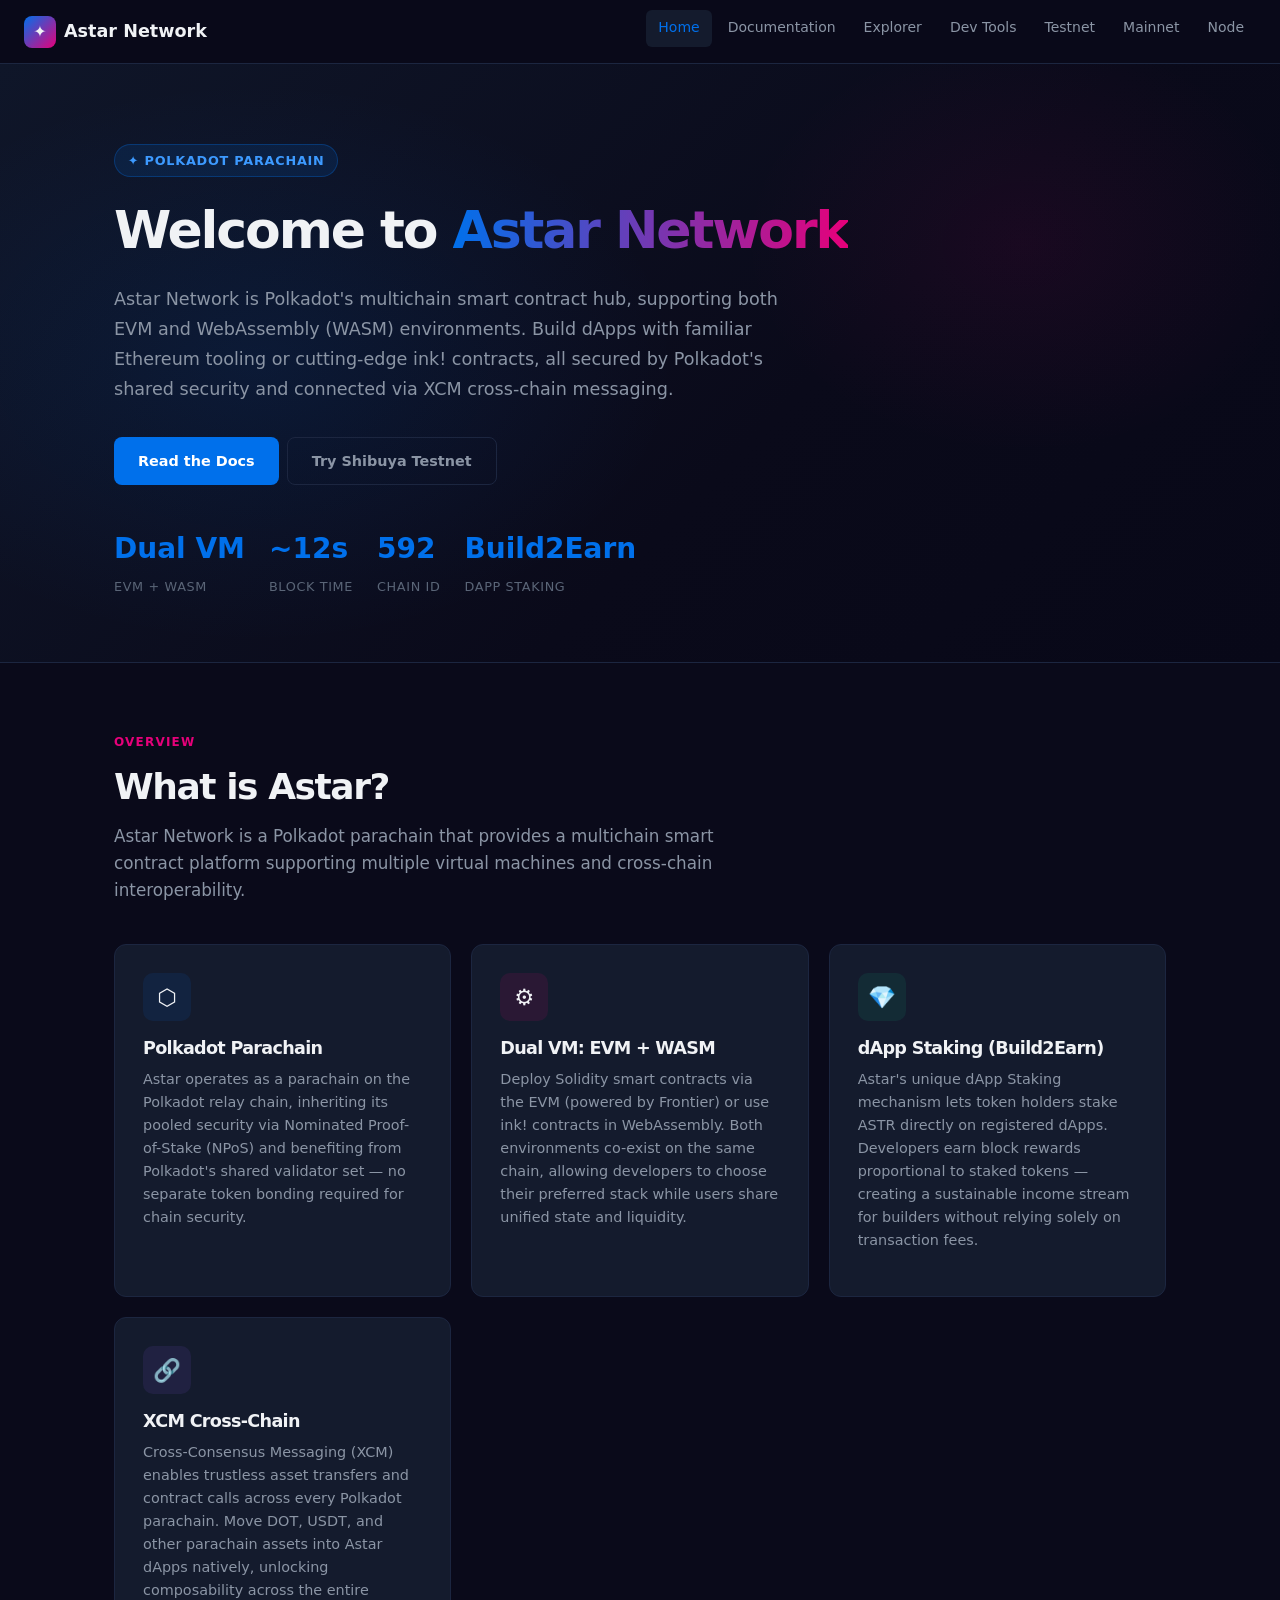
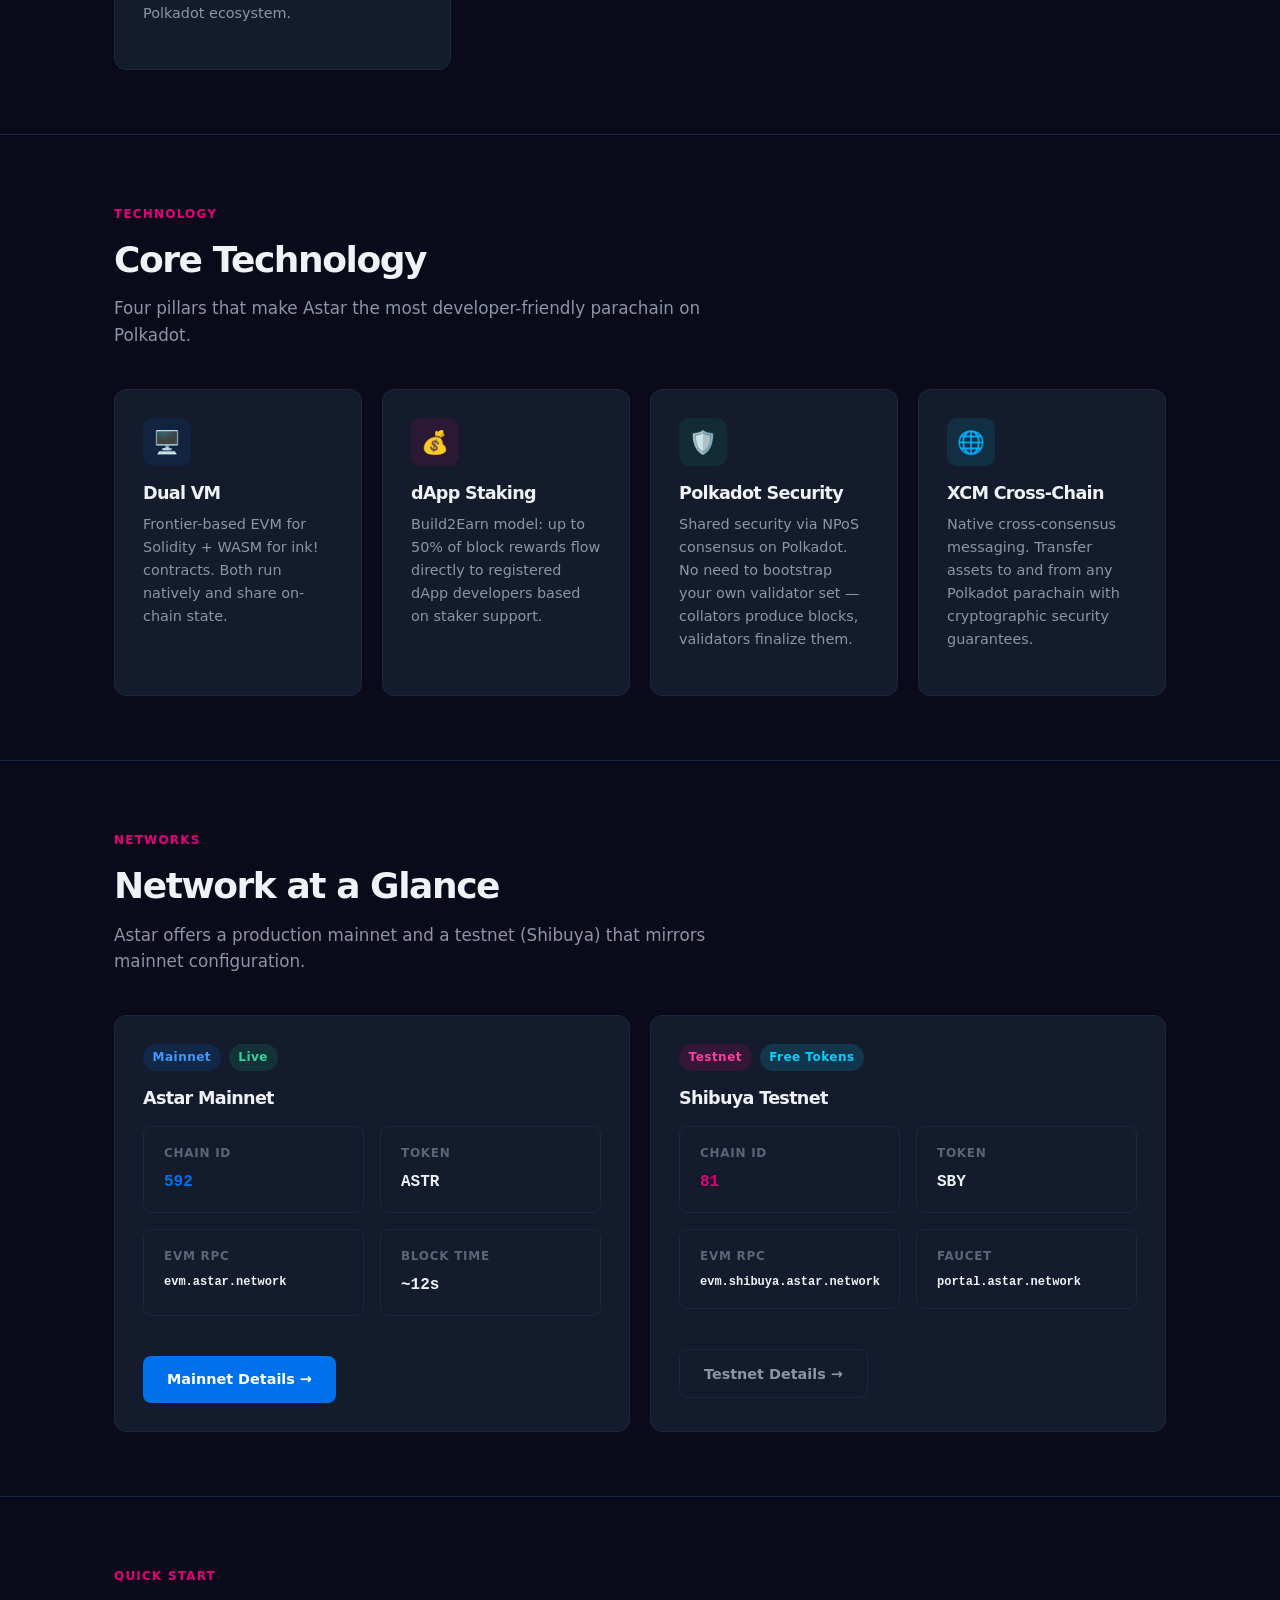
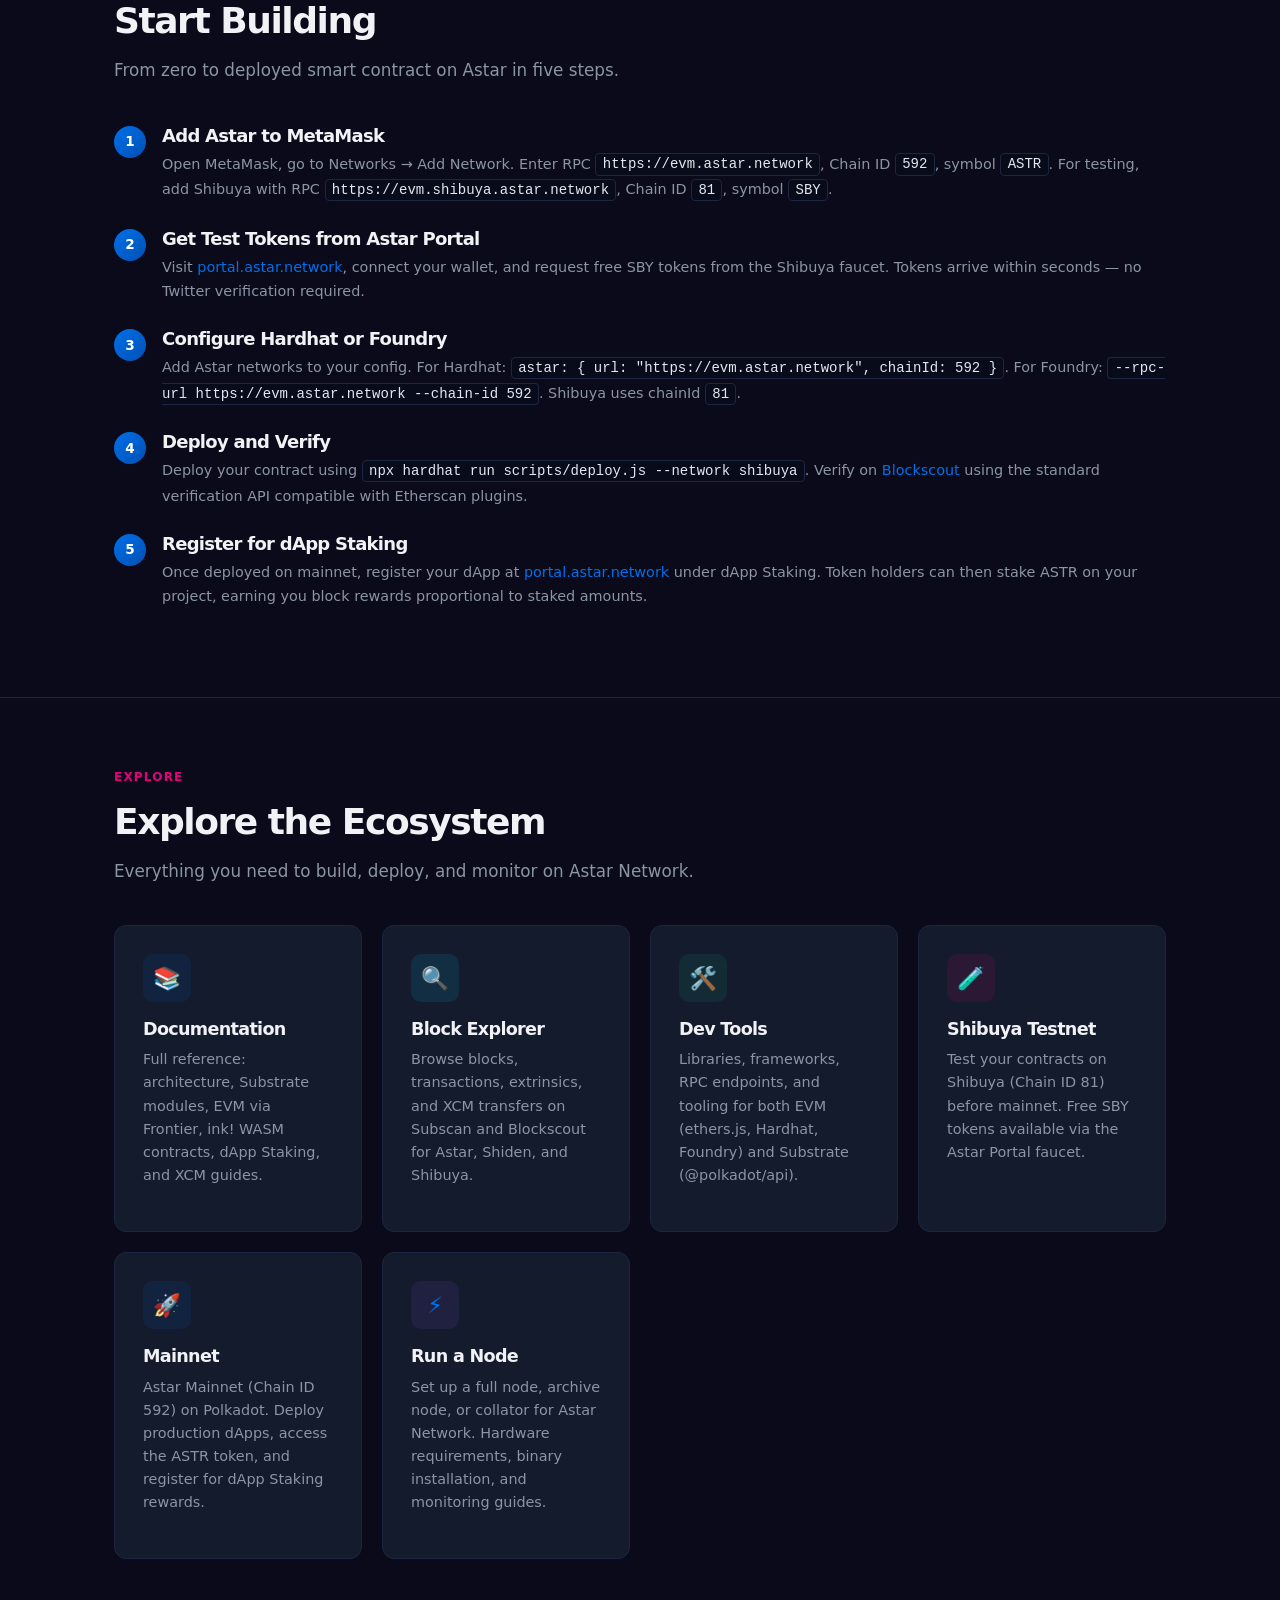
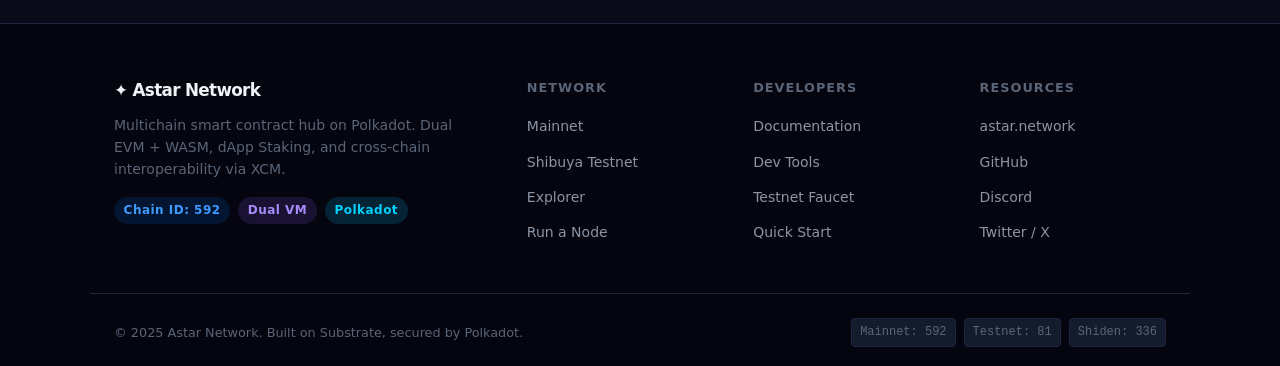
==== commit f346a56b: "Rebrand site from Sonic L1 to Astar Network / Shiden Network - Replace all .sonic-* CSS classes with" ====
--- a/index.html
+++ b/index.html
@@ -3,25 +3,25 @@
 <head>
   <meta charset="UTF-8">
   <meta name="viewport" content="width=device-width, initial-scale=1">
-  <title>Home — Sonic L1</title>
-  <meta name="description" content="Sonic L1: The highest-performing EVM Layer-1 blockchain. 400,000 TPS, sub-second finality, and full Ethereum compatibility — evolved from Fantom.">
+  <title>Home — Astar Network</title>
+  <meta name="description" content="Astar Network: Polkadot's multichain smart contract hub. Dual EVM + WASM virtual machines, dApp Staking (Build2Earn), and XCM cross-chain interoperability.">
   <link rel="stylesheet" href="1de98341b7e33ab1.css">
   <link rel="stylesheet" href="style.css">
 </head>
-<body class="sonic-page">
-
-<nav class="sonic-nav" aria-label="Main navigation">
-  <div class="sonic-nav__inner">
-    <a href="index.html" class="sonic-nav__logo">
-      <div class="sonic-nav__logo-icon" aria-hidden="true">⚡</div>
-      Sonic L1
+<body class="astar-page">
+
+<nav class="astar-nav" aria-label="Primary navigation">
+  <div class="astar-nav__inner">
+    <a href="index.html" class="astar-nav__logo">
+      <span class="astar-nav__logo-icon">✦</span>
+      Astar Network
     </a>
-    <button class="sonic-nav__hamburger" id="navToggle" aria-controls="navLinks" aria-expanded="false" aria-label="Toggle navigation">☰</button>
-    <ul class="sonic-nav__links" id="navLinks" role="list">
+    <button class="astar-nav__hamburger" aria-label="Toggle menu" aria-expanded="false">☰</button>
+    <ul class="astar-nav__links">
       <li><a href="index.html" class="active">Home</a></li>
       <li><a href="documentation.html">Documentation</a></li>
       <li><a href="explorer.html">Explorer</a></li>
-      <li><a href="development-tools.html">Development Tools</a></li>
+      <li><a href="development-tools.html">Dev Tools</a></li>
       <li><a href="testnet.html">Testnet</a></li>
       <li><a href="mainnet.html">Mainnet</a></li>
       <li><a href="node.html">Node</a></li>
@@ -29,339 +29,320 @@
   </div>
 </nav>
 
-<main class="sonic-main">
+<main class="astar-main">
 
   <!-- Hero -->
-  <section class="sonic-hero">
-    <div class="sonic-hero__inner">
-      <div class="sonic-hero__badge">⚡ EVM Layer-1 Blockchain</div>
-      <h1 class="sonic-hero__title">Welcome to <span class="highlight">Sonic L1</span></h1>
-      <p class="sonic-hero__desc">The highest-performing EVM Layer-1 blockchain. 400,000 TPS, sub-second finality, and 100% Ethereum compatibility — evolved from Fantom with a completely reimagined execution and storage layer.</p>
-      <div style="display:flex;gap:1rem;flex-wrap:wrap;">
-        <a href="documentation.html#getting-started" class="btn btn-primary">Get Started</a>
-        <a href="mainnet.html" class="btn btn-outline">Explore Mainnet</a>
-      </div>
-      <div class="sonic-hero__stats">
-        <div class="sonic-hero__stat">
-          <span class="sonic-hero__stat-value">400K</span>
-          <span class="sonic-hero__stat-label">Max TPS</span>
-        </div>
-        <div class="sonic-hero__stat">
-          <span class="sonic-hero__stat-value">&lt;1s</span>
-          <span class="sonic-hero__stat-label">Finality</span>
-        </div>
-        <div class="sonic-hero__stat">
-          <span class="sonic-hero__stat-value">146</span>
-          <span class="sonic-hero__stat-label">Chain ID</span>
-        </div>
-        <div class="sonic-hero__stat">
-          <span class="sonic-hero__stat-value">EVM</span>
-          <span class="sonic-hero__stat-label">Compatible</span>
-        </div>
-      </div>
-    </div>
-  </section>
-
-  <!-- Section 1: What is Sonic -->
-  <section class="sonic-section" id="overview">
-    <div class="sonic-container">
-      <div class="sonic-section__header">
-        <span class="sonic-section__tag">Overview</span>
-        <h2 class="sonic-section__title">What is Sonic L1?</h2>
-        <p class="sonic-section__subtitle">Sonic is a next-generation EVM-compatible Layer-1 blockchain engineered for applications that demand extreme throughput, real-time finality, and low transaction costs.</p>
-      </div>
-
-      <p>Sonic L1 is the evolution of the Fantom Opera network — a ground-up redesign that preserves complete Ethereum compatibility while shattering the performance limits of traditional EVM chains. Where most EVM chains process a few thousand transactions per second at best, Sonic delivers up to 400,000 TPS with deterministic finality in under one second. Where Ethereum gas fees can spike to tens of dollars under load, Sonic maintains near-zero fees even at full capacity.</p>
-
-      <p>This leap in performance is not a compromise. Sonic is 100% backward-compatible with the Ethereum Virtual Machine. Every Solidity contract, every Hardhat and Foundry workflow, every Ethers.js and Viem integration, every wallet and block explorer — all work on Sonic without modification. Developers who know Ethereum can build on Sonic immediately, with their existing skills and tools, and immediately access the platform's performance advantages.</p>
-
-      <div class="grid-2" style="margin:2rem 0;">
-        <div class="sonic-card">
-          <div class="sonic-card__icon">🧬</div>
-          <div class="sonic-card__title">Evolved from Fantom</div>
-          <div class="sonic-card__desc">Sonic preserves the complete account and state history of Fantom Opera. Projects that ran on Fantom can migrate their contracts, user accounts, and token balances to Sonic without data loss, inheriting the platform's higher performance immediately.</div>
-        </div>
-        <div class="sonic-card">
-          <div class="sonic-card__icon" style="background:rgba(255,107,53,0.1);">🔗</div>
-          <div class="sonic-card__title">Fully EVM Compatible</div>
-          <div class="sonic-card__desc">Deploy any Solidity or Vyper smart contract to Sonic without changes. Use MetaMask, WalletConnect, Hardhat, Foundry, Ethers.js, Viem, or any other Ethereum tooling. Sonic's JSON-RPC API is fully Ethereum-specification-compliant.</div>
-        </div>
-      </div>
-    </div>
-  </section>
-
-  <!-- Section 2: Core Technology -->
-  <section class="sonic-section" id="technology">
-    <div class="sonic-container">
-      <div class="sonic-section__header">
-        <span class="sonic-section__tag">Core Technology</span>
-        <h2 class="sonic-section__title">Built for Performance</h2>
-        <p class="sonic-section__subtitle">Sonic's performance comes from four interconnected innovations: a faster VM, a more efficient state database, a next-generation consensus protocol, and a developer-aligned fee model.</p>
-      </div>
-
-      <div class="grid-2" style="margin:2rem 0;">
-        <div class="sonic-card">
-          <div class="sonic-card__icon">⚙️</div>
-          <div class="sonic-card__title">SonicVM</div>
-          <div class="sonic-card__desc">A redesigned EVM execution engine that compiles EVM bytecode into "super instructions" — composite opcodes that reduce interpreter dispatch overhead by up to 65%. SonicVM is 100% compatible with standard EVM bytecode and produces identical execution results at dramatically higher speed.</div>
-        </div>
-        <div class="sonic-card">
-          <div class="sonic-card__icon" style="background:rgba(255,107,53,0.1);">🗄️</div>
-          <div class="sonic-card__title">SonicDB</div>
-          <div class="sonic-card__desc">A purpose-built state storage layer that separates live state from historical archive data. Live state is kept in a compact, cache-optimized structure for fast SLOAD/SSTORE operations. Historical data is compressed and archived separately, dramatically reducing node storage requirements.</div>
-        </div>
-        <div class="sonic-card">
-          <div class="sonic-card__icon" style="background:rgba(16,185,129,0.1);">🤝</div>
-          <div class="sonic-card__title">Lachesis aBFT</div>
-          <div class="sonic-card__desc">An asynchronous Byzantine Fault Tolerant consensus protocol that achieves deterministic finality in under one second without requiring validators to vote in synchronised rounds. Lachesis can tolerate up to one-third of validators being malicious or offline while maintaining liveness and safety.</div>
-        </div>
-        <div class="sonic-card">
-          <div class="sonic-card__icon" style="background:rgba(139,92,246,0.1);">💰</div>
-          <div class="sonic-card__title">FeeM (Fee Monetization)</div>
-          <div class="sonic-card__desc">A protocol-level mechanism that rebates up to 90% of the gas fees generated by a smart contract back to the contract's developer. Registered developers earn passive income from every transaction their users make — aligning developer incentives with network usage and growth.</div>
-        </div>
-      </div>
-
-      <div class="info-box">
-        <div class="info-box__title">📖 Learn More</div>
-        <p style="margin:0;">Read the full technical breakdown of SonicVM, SonicDB, Lachesis aBFT, and FeeM in the <a href="documentation.html">Documentation</a>.</p>
-      </div>
-    </div>
-  </section>
-
-  <!-- Section 3: Network at a Glance -->
-  <section class="sonic-section" id="network">
-    <div class="sonic-container">
-      <div class="sonic-section__header">
-        <span class="sonic-section__tag">Network</span>
-        <h2 class="sonic-section__title">Network at a Glance</h2>
-        <p class="sonic-section__subtitle">Key parameters for both the Sonic mainnet and the Blaze testnet.</p>
-      </div>
-
-      <div class="grid-2" style="margin:2rem 0;">
-        <div>
-          <h3 style="margin-bottom:1rem;">🌐 Mainnet (Chain ID 146)</h3>
-          <div class="spec-grid">
-            <div class="spec-item">
-              <div class="spec-item__label">Network Name</div>
-              <div class="spec-item__value">Sonic Mainnet</div>
-            </div>
+  <section class="astar-hero">
+    <div class="astar-hero__inner">
+      <div class="astar-hero__badge">✦ Polkadot Parachain</div>
+      <h1 class="astar-hero__title">Welcome to <span class="highlight">Astar Network</span></h1>
+      <p class="astar-hero__desc">
+        Astar Network is Polkadot's multichain smart contract hub, supporting both EVM and WebAssembly (WASM) environments. Build dApps with familiar Ethereum tooling or cutting-edge ink! contracts, all secured by Polkadot's shared security and connected via XCM cross-chain messaging.
+      </p>
+      <div class="flex flex-wrap gap-1">
+        <a href="documentation.html" class="btn btn-primary">Read the Docs</a>
+        <a href="testnet.html" class="btn btn-outline">Try Shibuya Testnet</a>
+      </div>
+      <div class="astar-hero__stats">
+        <div class="astar-hero__stat">
+          <span class="astar-hero__stat-value">Dual VM</span>
+          <span class="astar-hero__stat-label">EVM + WASM</span>
+        </div>
+        <div class="astar-hero__stat">
+          <span class="astar-hero__stat-value">~12s</span>
+          <span class="astar-hero__stat-label">Block Time</span>
+        </div>
+        <div class="astar-hero__stat">
+          <span class="astar-hero__stat-value">592</span>
+          <span class="astar-hero__stat-label">Chain ID</span>
+        </div>
+        <div class="astar-hero__stat">
+          <span class="astar-hero__stat-value">Build2Earn</span>
+          <span class="astar-hero__stat-label">dApp Staking</span>
+        </div>
+      </div>
+    </div>
+  </section>
+
+  <!-- What is Astar? -->
+  <section class="astar-section">
+    <div class="astar-container">
+      <div class="astar-section__header">
+        <span class="astar-section__tag">Overview</span>
+        <h2 class="astar-section__title">What is Astar?</h2>
+        <p class="astar-section__subtitle">
+          Astar Network is a Polkadot parachain that provides a multichain smart contract platform supporting multiple virtual machines and cross-chain interoperability.
+        </p>
+      </div>
+      <div class="grid-2">
+        <div class="astar-card">
+          <div class="astar-card__icon">⬡</div>
+          <h3 class="astar-card__title">Polkadot Parachain</h3>
+          <p class="astar-card__desc">Astar operates as a parachain on the Polkadot relay chain, inheriting its pooled security via Nominated Proof-of-Stake (NPoS) and benefiting from Polkadot's shared validator set — no separate token bonding required for chain security.</p>
+        </div>
+        <div class="astar-card">
+          <div class="astar-card__icon astar-card__icon--pink">⚙️</div>
+          <h3 class="astar-card__title">Dual VM: EVM + WASM</h3>
+          <p class="astar-card__desc">Deploy Solidity smart contracts via the EVM (powered by Frontier) or use ink! contracts in WebAssembly. Both environments co-exist on the same chain, allowing developers to choose their preferred stack while users share unified state and liquidity.</p>
+        </div>
+        <div class="astar-card">
+          <div class="astar-card__icon astar-card__icon--green">💎</div>
+          <h3 class="astar-card__title">dApp Staking (Build2Earn)</h3>
+          <p class="astar-card__desc">Astar's unique dApp Staking mechanism lets token holders stake ASTR directly on registered dApps. Developers earn block rewards proportional to staked tokens — creating a sustainable income stream for builders without relying solely on transaction fees.</p>
+        </div>
+        <div class="astar-card">
+          <div class="astar-card__icon astar-card__icon--purple">🔗</div>
+          <h3 class="astar-card__title">XCM Cross-Chain</h3>
+          <p class="astar-card__desc">Cross-Consensus Messaging (XCM) enables trustless asset transfers and contract calls across every Polkadot parachain. Move DOT, USDT, and other parachain assets into Astar dApps natively, unlocking composability across the entire Polkadot ecosystem.</p>
+        </div>
+      </div>
+    </div>
+  </section>
+
+  <!-- Core Technology -->
+  <section class="astar-section">
+    <div class="astar-container">
+      <div class="astar-section__header">
+        <span class="astar-section__tag">Technology</span>
+        <h2 class="astar-section__title">Core Technology</h2>
+        <p class="astar-section__subtitle">Four pillars that make Astar the most developer-friendly parachain on Polkadot.</p>
+      </div>
+      <div class="grid-4">
+        <div class="astar-card">
+          <div class="astar-card__icon">🖥️</div>
+          <h3 class="astar-card__title">Dual VM</h3>
+          <p class="astar-card__desc">Frontier-based EVM for Solidity + WASM for ink! contracts. Both run natively and share on-chain state.</p>
+        </div>
+        <div class="astar-card">
+          <div class="astar-card__icon astar-card__icon--pink">💰</div>
+          <h3 class="astar-card__title">dApp Staking</h3>
+          <p class="astar-card__desc">Build2Earn model: up to 50% of block rewards flow directly to registered dApp developers based on staker support.</p>
+        </div>
+        <div class="astar-card">
+          <div class="astar-card__icon astar-card__icon--green">🛡️</div>
+          <h3 class="astar-card__title">Polkadot Security</h3>
+          <p class="astar-card__desc">Shared security via NPoS consensus on Polkadot. No need to bootstrap your own validator set — collators produce blocks, validators finalize them.</p>
+        </div>
+        <div class="astar-card">
+          <div class="astar-card__icon astar-card__icon--cyan">🌐</div>
+          <h3 class="astar-card__title">XCM Cross-Chain</h3>
+          <p class="astar-card__desc">Native cross-consensus messaging. Transfer assets to and from any Polkadot parachain with cryptographic security guarantees.</p>
+        </div>
+      </div>
+    </div>
+  </section>
+
+  <!-- Network at a Glance -->
+  <section class="astar-section">
+    <div class="astar-container">
+      <div class="astar-section__header">
+        <span class="astar-section__tag">Networks</span>
+        <h2 class="astar-section__title">Network at a Glance</h2>
+        <p class="astar-section__subtitle">Astar offers a production mainnet and a testnet (Shibuya) that mirrors mainnet configuration.</p>
+      </div>
+      <div class="grid-2">
+        <div class="astar-card">
+          <div class="flex items-center gap-1 mb-2">
+            <span class="badge badge-blue">Mainnet</span>
+            <span class="badge badge-green">Live</span>
+          </div>
+          <h3 class="astar-card__title">Astar Mainnet</h3>
+          <div class="spec-grid mt-2">
             <div class="spec-item">
               <div class="spec-item__label">Chain ID</div>
-              <div class="spec-item__value spec-item__value--blue">146</div>
-            </div>
-            <div class="spec-item">
-              <div class="spec-item__label">Native Token</div>
-              <div class="spec-item__value spec-item__value--orange">S</div>
-            </div>
-            <div class="spec-item">
-              <div class="spec-item__label">RPC URL</div>
-              <div class="spec-item__value" style="font-size:.78rem;">rpc.soniclabs.com</div>
-            </div>
-            <div class="spec-item">
-              <div class="spec-item__label">Block Explorer</div>
-              <div class="spec-item__value" style="font-size:.78rem;">sonicscan.org</div>
-            </div>
-            <div class="spec-item">
-              <div class="spec-item__label">Finality</div>
-              <div class="spec-item__value">&lt;1 second</div>
-            </div>
-          </div>
-          <div style="margin-top:1rem;">
-            <a href="mainnet.html" class="btn btn-primary">Mainnet Guide</a>
-          </div>
-        </div>
-        <div>
-          <h3 style="margin-bottom:1rem;">🧪 Blaze Testnet (Chain ID 64165)</h3>
-          <div class="spec-grid">
-            <div class="spec-item">
-              <div class="spec-item__label">Network Name</div>
-              <div class="spec-item__value">Sonic Blaze Testnet</div>
-            </div>
+              <div class="spec-item__value spec-item__value--blue">592</div>
+            </div>
+            <div class="spec-item">
+              <div class="spec-item__label">Token</div>
+              <div class="spec-item__value">ASTR</div>
+            </div>
+            <div class="spec-item">
+              <div class="spec-item__label">EVM RPC</div>
+              <div class="spec-item__value" style="font-size:0.75rem">evm.astar.network</div>
+            </div>
+            <div class="spec-item">
+              <div class="spec-item__label">Block Time</div>
+              <div class="spec-item__value">~12s</div>
+            </div>
+          </div>
+          <a href="mainnet.html" class="btn btn-primary mt-2">Mainnet Details →</a>
+        </div>
+        <div class="astar-card">
+          <div class="flex items-center gap-1 mb-2">
+            <span class="badge badge-pink">Testnet</span>
+            <span class="badge badge-cyan">Free Tokens</span>
+          </div>
+          <h3 class="astar-card__title">Shibuya Testnet</h3>
+          <div class="spec-grid mt-2">
             <div class="spec-item">
               <div class="spec-item__label">Chain ID</div>
-              <div class="spec-item__value spec-item__value--blue">64165</div>
-            </div>
-            <div class="spec-item">
-              <div class="spec-item__label">Native Token</div>
-              <div class="spec-item__value spec-item__value--orange">S</div>
-            </div>
-            <div class="spec-item">
-              <div class="spec-item__label">RPC URL</div>
-              <div class="spec-item__value" style="font-size:.78rem;">rpc.blaze.soniclabs.com</div>
-            </div>
-            <div class="spec-item">
-              <div class="spec-item__label">Block Explorer</div>
-              <div class="spec-item__value" style="font-size:.78rem;">testnet.sonicscan.org</div>
-            </div>
-            <div class="spec-item">
-              <div class="spec-item__label">Test Tokens</div>
-              <div class="spec-item__value">Free Faucet</div>
-            </div>
-          </div>
-          <div style="margin-top:1rem;">
-            <a href="testnet.html" class="btn btn-outline">Testnet Guide</a>
-          </div>
-        </div>
-      </div>
-    </div>
-  </section>
-
-  <!-- Section 4: Getting Started -->
-  <section class="sonic-section" id="getting-started">
-    <div class="sonic-container">
-      <div class="sonic-section__header">
-        <span class="sonic-section__tag">Quick Start</span>
-        <h2 class="sonic-section__title">Start Building on Sonic</h2>
-        <p class="sonic-section__subtitle">From zero to deployed smart contract in minutes — using the same tools you already know from Ethereum.</p>
-      </div>
-
+              <div class="spec-item__value spec-item__value--pink">81</div>
+            </div>
+            <div class="spec-item">
+              <div class="spec-item__label">Token</div>
+              <div class="spec-item__value">SBY</div>
+            </div>
+            <div class="spec-item">
+              <div class="spec-item__label">EVM RPC</div>
+              <div class="spec-item__value" style="font-size:0.75rem">evm.shibuya.astar.network</div>
+            </div>
+            <div class="spec-item">
+              <div class="spec-item__label">Faucet</div>
+              <div class="spec-item__value" style="font-size:0.75rem">portal.astar.network</div>
+            </div>
+          </div>
+          <a href="testnet.html" class="btn btn-outline mt-2">Testnet Details →</a>
+        </div>
+      </div>
+    </div>
+  </section>
+
+  <!-- Start Building -->
+  <section class="astar-section">
+    <div class="astar-container">
+      <div class="astar-section__header">
+        <span class="astar-section__tag">Quick Start</span>
+        <h2 class="astar-section__title">Start Building</h2>
+        <p class="astar-section__subtitle">From zero to deployed smart contract on Astar in five steps.</p>
+      </div>
       <ol class="step-list">
         <li>
           <div class="step-content">
-            <h4>Add Sonic to your wallet</h4>
-            <p>Open MetaMask → Add network → Add manually. Enter: Network Name <code>Sonic Mainnet</code>, RPC URL <code>https://rpc.soniclabs.com</code>, Chain ID <code>146</code>, Symbol <code>S</code>. For development, add Blaze testnet on Chain ID <code>64165</code> first.</p>
-          </div>
-        </li>
-        <li>
-          <div class="step-content">
-            <h4>Get test tokens from the faucet</h4>
-            <p>Visit <a href="https://faucet.soniclabs.com" target="_blank" rel="noopener">faucet.soniclabs.com</a>, connect your wallet, and request free test S tokens for the Blaze testnet. Tokens arrive within seconds and are sufficient for extensive contract testing.</p>
+            <h4>Add Astar to MetaMask</h4>
+            <p>Open MetaMask, go to Networks → Add Network. Enter RPC <code>https://evm.astar.network</code>, Chain ID <code>592</code>, symbol <code>ASTR</code>. For testing, add Shibuya with RPC <code>https://evm.shibuya.astar.network</code>, Chain ID <code>81</code>, symbol <code>SBY</code>.</p>
+          </div>
+        </li>
+        <li>
+          <div class="step-content">
+            <h4>Get Test Tokens from Astar Portal</h4>
+            <p>Visit <a href="https://portal.astar.network" target="_blank">portal.astar.network</a>, connect your wallet, and request free SBY tokens from the Shibuya faucet. Tokens arrive within seconds — no Twitter verification required.</p>
           </div>
         </li>
         <li>
           <div class="step-content">
             <h4>Configure Hardhat or Foundry</h4>
-            <p>Add Sonic networks to your project config. In Hardhat, add <code>sonicBlaze</code> and <code>sonic</code> networks pointing to the respective RPC URLs. In Foundry, create a <code>[rpc_endpoints]</code> entry in <code>foundry.toml</code>. No other changes are needed — all your existing tasks and scripts work as-is.</p>
-          </div>
-        </li>
-        <li>
-          <div class="step-content">
-            <h4>Deploy and verify</h4>
-            <p>Run <code>forge script --rpc-url sonicBlaze --broadcast --verify</code> or <code>npx hardhat deploy --network sonicBlaze</code>. Verify your contract on <a href="https://testnet.sonicscan.org" target="_blank" rel="noopener">testnet.sonicscan.org</a> and explore the transaction explorer to inspect your deployment.</p>
-          </div>
-        </li>
-        <li>
-          <div class="step-content">
-            <h4>Register for FeeM</h4>
-            <p>Once deployed on mainnet, register your contract for Fee Monetization to earn up to 90% of gas fees your users pay. Registration is fully on-chain and permissionless. See the <a href="documentation.html#feem">FeeM documentation</a> for details.</p>
+            <p>Add Astar networks to your config. For Hardhat: <code>astar: { url: "https://evm.astar.network", chainId: 592 }</code>. For Foundry: <code>--rpc-url https://evm.astar.network --chain-id 592</code>. Shibuya uses chainId <code>81</code>.</p>
+          </div>
+        </li>
+        <li>
+          <div class="step-content">
+            <h4>Deploy and Verify</h4>
+            <p>Deploy your contract using <code>npx hardhat run scripts/deploy.js --network shibuya</code>. Verify on <a href="https://blockscout.com/astar" target="_blank">Blockscout</a> using the standard verification API compatible with Etherscan plugins.</p>
+          </div>
+        </li>
+        <li>
+          <div class="step-content">
+            <h4>Register for dApp Staking</h4>
+            <p>Once deployed on mainnet, register your dApp at <a href="https://portal.astar.network" target="_blank">portal.astar.network</a> under dApp Staking. Token holders can then stake ASTR on your project, earning you block rewards proportional to staked amounts.</p>
           </div>
         </li>
       </ol>
-
-      <div class="info-box info-box--green">
-        <div class="info-box__title">✅ Ready to go deeper?</div>
-        <p style="margin:0;">The full <a href="documentation.html">Documentation</a> covers SonicVM internals, SonicDB architecture, Lachesis aBFT consensus, FeeM mechanics, API reference, and more. The <a href="development-tools.html">Development Tools</a> page lists every SDK, framework, wallet, and infrastructure provider that supports Sonic.</p>
-      </div>
-    </div>
-  </section>
-
-  <!-- Section 5: Explore the Site -->
-  <section class="sonic-section" id="explore">
-    <div class="sonic-container">
-      <div class="sonic-section__header">
-        <span class="sonic-section__tag">Explore</span>
-        <h2 class="sonic-section__title">Everything You Need</h2>
-        <p class="sonic-section__subtitle">All the resources to build, deploy, and operate on Sonic L1 — from documentation to block explorer to node operations.</p>
-      </div>
-
-      <div class="grid-3" style="margin:2rem 0;">
-        <div class="sonic-card">
-          <div class="sonic-card__icon">📄</div>
-          <div class="sonic-card__title"><a href="documentation.html" style="color:inherit;text-decoration:none;">Documentation</a></div>
-          <div class="sonic-card__desc">Architecture deep-dives, API reference, FeeM mechanics, SonicVM and SonicDB internals, and a developer quick-start guide.</div>
-        </div>
-        <div class="sonic-card">
-          <div class="sonic-card__icon" style="background:rgba(255,107,53,0.1);">🔍</div>
-          <div class="sonic-card__title"><a href="explorer.html" style="color:inherit;text-decoration:none;">Block Explorer</a></div>
-          <div class="sonic-card__desc">Browse live transactions, inspect contract source code and ABIs, monitor validator activity, and track network statistics.</div>
-        </div>
-        <div class="sonic-card">
-          <div class="sonic-card__icon" style="background:rgba(16,185,129,0.1);">🛠️</div>
-          <div class="sonic-card__title"><a href="development-tools.html" style="color:inherit;text-decoration:none;">Development Tools</a></div>
-          <div class="sonic-card__desc">The complete Sonic developer toolkit: Hardhat, Foundry, Ethers.js, Viem, Wagmi, thirdweb, Chainlist, and every supported RPC provider.</div>
-        </div>
-        <div class="sonic-card">
-          <div class="sonic-card__icon" style="background:rgba(139,92,246,0.1);">🧪</div>
-          <div class="sonic-card__title"><a href="testnet.html" style="color:inherit;text-decoration:none;">Blaze Testnet</a></div>
-          <div class="sonic-card__desc">Build and test on the Sonic Blaze testnet with Chain ID 64165. Full protocol parity with mainnet, free faucet tokens, and a dedicated block explorer.</div>
-        </div>
-        <div class="sonic-card">
-          <div class="sonic-card__icon">🌐</div>
-          <div class="sonic-card__title"><a href="mainnet.html" style="color:inherit;text-decoration:none;">Mainnet</a></div>
-          <div class="sonic-card__desc">Network parameters, deployment checklist, FeeM registration guide, and an overview of the growing DeFi ecosystem on Sonic mainnet.</div>
-        </div>
-        <div class="sonic-card">
-          <div class="sonic-card__icon" style="background:rgba(255,107,53,0.1);">🖥️</div>
-          <div class="sonic-card__title"><a href="node.html" style="color:inherit;text-decoration:none;">Run a Node</a></div>
-          <div class="sonic-card__desc">Hardware requirements, installation guide, validator setup, and monitoring best practices for running a Sonic node or validator.</div>
-        </div>
+    </div>
+  </section>
+
+  <!-- Explore -->
+  <section class="astar-section">
+    <div class="astar-container">
+      <div class="astar-section__header">
+        <span class="astar-section__tag">Explore</span>
+        <h2 class="astar-section__title">Explore the Ecosystem</h2>
+        <p class="astar-section__subtitle">Everything you need to build, deploy, and monitor on Astar Network.</p>
+      </div>
+      <div class="grid-3">
+        <a href="documentation.html" class="astar-card" style="text-decoration:none">
+          <div class="astar-card__icon">📚</div>
+          <h3 class="astar-card__title">Documentation</h3>
+          <p class="astar-card__desc">Full reference: architecture, Substrate modules, EVM via Frontier, ink! WASM contracts, dApp Staking, and XCM guides.</p>
+        </a>
+        <a href="explorer.html" class="astar-card" style="text-decoration:none">
+          <div class="astar-card__icon astar-card__icon--cyan">🔍</div>
+          <h3 class="astar-card__title">Block Explorer</h3>
+          <p class="astar-card__desc">Browse blocks, transactions, extrinsics, and XCM transfers on Subscan and Blockscout for Astar, Shiden, and Shibuya.</p>
+        </a>
+        <a href="development-tools.html" class="astar-card" style="text-decoration:none">
+          <div class="astar-card__icon astar-card__icon--green">🛠️</div>
+          <h3 class="astar-card__title">Dev Tools</h3>
+          <p class="astar-card__desc">Libraries, frameworks, RPC endpoints, and tooling for both EVM (ethers.js, Hardhat, Foundry) and Substrate (@polkadot/api).</p>
+        </a>
+        <a href="testnet.html" class="astar-card" style="text-decoration:none">
+          <div class="astar-card__icon astar-card__icon--pink">🧪</div>
+          <h3 class="astar-card__title">Shibuya Testnet</h3>
+          <p class="astar-card__desc">Test your contracts on Shibuya (Chain ID 81) before mainnet. Free SBY tokens available via the Astar Portal faucet.</p>
+        </a>
+        <a href="mainnet.html" class="astar-card" style="text-decoration:none">
+          <div class="astar-card__icon">🚀</div>
+          <h3 class="astar-card__title">Mainnet</h3>
+          <p class="astar-card__desc">Astar Mainnet (Chain ID 592) on Polkadot. Deploy production dApps, access the ASTR token, and register for dApp Staking rewards.</p>
+        </a>
+        <a href="node.html" class="astar-card" style="text-decoration:none">
+          <div class="astar-card__icon astar-card__icon--purple">⚡</div>
+          <h3 class="astar-card__title">Run a Node</h3>
+          <p class="astar-card__desc">Set up a full node, archive node, or collator for Astar Network. Hardware requirements, binary installation, and monitoring guides.</p>
+        </a>
       </div>
     </div>
   </section>
 
 </main>
 
-<footer class="sonic-footer">
-  <div class="sonic-footer__grid">
-    <div class="sonic-footer__brand">
-      <h3><span style="background:linear-gradient(135deg,#3B82F6,#FF6B35);border-radius:6px;padding:2px 7px;font-size:.9rem;" aria-hidden="true">⚡</span> Sonic L1</h3>
-      <p>The highest-performing EVM Layer-1 blockchain. 400,000 TPS, sub-second finality, and full Ethereum compatibility — evolved from Fantom.</p>
-      <div style="display:flex;gap:.5rem;flex-wrap:wrap;">
-        <span class="badge badge-blue">Chain ID: 146</span>
-        <span class="badge badge-orange">400K TPS</span>
-        <span class="badge badge-green">EVM Compatible</span>
-      </div>
-    </div>
-    <div class="sonic-footer__col">
+<footer class="astar-footer">
+  <div class="astar-footer__grid">
+    <div class="astar-footer__brand">
+      <h3>✦ Astar Network</h3>
+      <p>Multichain smart contract hub on Polkadot. Dual EVM + WASM, dApp Staking, and cross-chain interoperability via XCM.</p>
+      <div class="flex flex-wrap gap-1">
+        <span class="badge badge-blue">Chain ID: 592</span>
+        <span class="badge badge-purple">Dual VM</span>
+        <span class="badge badge-cyan">Polkadot</span>
+      </div>
+    </div>
+    <div class="astar-footer__col">
       <h4>Network</h4>
       <ul>
         <li><a href="mainnet.html">Mainnet</a></li>
-        <li><a href="testnet.html">Blaze Testnet</a></li>
-        <li><a href="explorer.html">Block Explorer</a></li>
+        <li><a href="testnet.html">Shibuya Testnet</a></li>
+        <li><a href="explorer.html">Explorer</a></li>
         <li><a href="node.html">Run a Node</a></li>
       </ul>
     </div>
-    <div class="sonic-footer__col">
+    <div class="astar-footer__col">
       <h4>Developers</h4>
       <ul>
         <li><a href="documentation.html">Documentation</a></li>
         <li><a href="development-tools.html">Dev Tools</a></li>
         <li><a href="testnet.html">Testnet Faucet</a></li>
-        <li><a href="documentation.html#getting-started">Quick Start</a></li>
+        <li><a href="documentation.html#quickstart">Quick Start</a></li>
       </ul>
     </div>
-    <div class="sonic-footer__col">
+    <div class="astar-footer__col">
       <h4>Resources</h4>
       <ul>
-        <li><a href="https://sonic.ooo" target="_blank" rel="noopener">sonic.ooo</a></li>
-        <li><a href="https://github.com/Fantom-foundation" target="_blank" rel="noopener">GitHub</a></li>
-        <li><a href="https://discord.gg/sonic" target="_blank" rel="noopener">Discord</a></li>
-        <li><a href="https://twitter.com/0xSonicLabs" target="_blank" rel="noopener">Twitter / X</a></li>
+        <li><a href="https://astar.network" target="_blank">astar.network</a></li>
+        <li><a href="https://github.com/AstarNetwork" target="_blank">GitHub</a></li>
+        <li><a href="https://discord.gg/astarnetwork" target="_blank">Discord</a></li>
+        <li><a href="https://twitter.com/AstarNetwork" target="_blank">Twitter / X</a></li>
       </ul>
     </div>
   </div>
-  <div class="sonic-footer__bottom">
-    <p>© 2025 Sonic L1. Built for developers, powered by Lachesis aBFT.</p>
-    <div class="sonic-footer__chips">
-      <span class="sonic-footer__chip">Mainnet: 146</span>
-      <span class="sonic-footer__chip">Testnet: 64165</span>
-      <span class="sonic-footer__chip">TPS: 400K</span>
+  <div class="astar-footer__bottom">
+    <p>© 2025 Astar Network. Built on Substrate, secured by Polkadot.</p>
+    <div class="astar-footer__chips">
+      <span class="astar-footer__chip">Mainnet: 592</span>
+      <span class="astar-footer__chip">Testnet: 81</span>
+      <span class="astar-footer__chip">Shiden: 336</span>
     </div>
   </div>
 </footer>
 
 <script>
-  (function(){
-    var btn = document.getElementById('navToggle');
-    var links = document.getElementById('navLinks');
-    if(btn && links){
-      btn.addEventListener('click', function(){
-        var open = links.classList.toggle('open');
-        btn.setAttribute('aria-expanded', open ? 'true' : 'false');
-      });
-    }
-  })();
+  const btn = document.querySelector('.astar-nav__hamburger');
+  const links = document.querySelector('.astar-nav__links');
+  if (btn && links) {
+    btn.addEventListener('click', () => {
+      const open = links.classList.toggle('open');
+      btn.setAttribute('aria-expanded', open);
+    });
+  }
 </script>
 </body>
 </html>
--- a/style.css
+++ b/style.css
@@ -1,23 +1,24 @@
-/* Sonic L1 — Shared Stylesheet */
+/* Astar Network — Shared Stylesheet */
 
 :root {
-  --bg-primary: #0D0D1A;
-  --bg-secondary: #111827;
-  --bg-card: #1a1f2e;
-  --bg-card-hover: #1e2540;
-  --accent-blue: #3B82F6;
-  --accent-blue-light: #60A5FA;
-  --accent-orange: #FF6B35;
-  --accent-orange-light: #FF8C5A;
-  --text-primary: #F9FAFB;
-  --text-secondary: #9CA3AF;
-  --text-muted: #6B7280;
-  --border-color: #1F2937;
-  --border-accent: #3B82F6;
-  --code-bg: #0a0e1a;
-  --nav-bg: rgba(13, 13, 26, 0.95);
+  --bg-primary: #0a0a1a;
+  --bg-secondary: #0f1629;
+  --bg-card: #141b2d;
+  --bg-card-hover: #1a2340;
+  --accent-blue: #0070EB;
+  --accent-blue-light: #3d9aff;
+  --accent-pink: #E6007A;
+  --accent-pink-light: #ff3d9a;
+  --accent-cyan: #00D1FF;
+  --text-primary: #F0F2F5;
+  --text-secondary: #8B95A5;
+  --text-muted: #5A6577;
+  --border-color: #1c2640;
+  --border-accent: #0070EB;
+  --code-bg: #080c1a;
+  --nav-bg: rgba(10, 10, 26, 0.95);
   --nav-height: 64px;
-  --footer-bg: #070710;
+  --footer-bg: #050510;
   --radius: 8px;
   --radius-lg: 12px;
   --shadow: 0 4px 24px rgba(0,0,0,0.4);
@@ -109,7 +110,7 @@
 
 /* ─── Navigation ─────────────────────────────────────────── */
 
-.sonic-nav {
+.astar-nav {
   position: sticky;
   top: 0;
   z-index: 1000;
@@ -122,7 +123,7 @@
   align-items: center;
 }
 
-.sonic-nav__inner {
+.astar-nav__inner {
   max-width: 1280px;
   margin: 0 auto;
   padding: 0 1.5rem;
@@ -133,7 +134,7 @@
   gap: 1rem;
 }
 
-.sonic-nav__logo {
+.astar-nav__logo {
   display: flex;
   align-items: center;
   gap: 0.5rem;
@@ -144,10 +145,10 @@
   text-decoration: none;
 }
 
-.sonic-nav__logo-icon {
+.astar-nav__logo-icon {
   width: 32px;
   height: 32px;
-  background: linear-gradient(135deg, var(--accent-blue), var(--accent-orange));
+  background: linear-gradient(135deg, #0070EB, #E6007A);
   border-radius: 8px;
   display: flex;
   align-items: center;
@@ -156,9 +157,9 @@
   flex-shrink: 0;
 }
 
-.sonic-nav__logo:hover { color: var(--accent-blue-light); }
-
-.sonic-nav__links {
+.astar-nav__logo:hover { color: var(--accent-blue-light); }
+
+.astar-nav__links {
   display: flex;
   align-items: center;
   gap: 0.25rem;
@@ -168,7 +169,7 @@
   flex-wrap: wrap;
 }
 
-.sonic-nav__links a {
+.astar-nav__links a {
   display: inline-block;
   padding: 0.4rem 0.75rem;
   border-radius: 6px;
@@ -180,17 +181,17 @@
   text-decoration: none;
 }
 
-.sonic-nav__links a:hover,
-.sonic-nav__links a.active {
+.astar-nav__links a:hover,
+.astar-nav__links a.active {
   color: var(--text-primary);
   background: var(--bg-card);
 }
 
-.sonic-nav__links a.active {
+.astar-nav__links a.active {
   color: var(--accent-blue);
 }
 
-.sonic-nav__hamburger {
+.astar-nav__hamburger {
   display: none;
   background: none;
   border: 1px solid var(--border-color);
@@ -201,12 +202,12 @@
   font-size: 1.1rem;
   transition: color var(--transition), border-color var(--transition);
 }
-.sonic-nav__hamburger:hover { color: var(--text-primary); border-color: var(--accent-blue); }
+.astar-nav__hamburger:hover { color: var(--text-primary); border-color: var(--accent-blue); }
 
 /* Mobile Nav */
 @media (max-width: 900px) {
-  .sonic-nav__hamburger { display: flex; align-items: center; }
-  .sonic-nav__links {
+  .astar-nav__hamburger { display: flex; align-items: center; }
+  .astar-nav__links {
     display: none;
     position: absolute;
     top: var(--nav-height);
@@ -219,33 +220,33 @@
     padding: 1rem;
     gap: 0.25rem;
   }
-  .sonic-nav__links.open { display: flex; }
-  .sonic-nav__links a {
+  .astar-nav__links.open { display: flex; }
+  .astar-nav__links a {
     padding: 0.6rem 1rem;
     font-size: 0.95rem;
   }
-  .sonic-nav { position: relative; }
+  .astar-nav { position: relative; }
 }
 
 /* ─── Page Layout ─────────────────────────────────────────── */
 
-.sonic-page {
+.astar-page {
   min-height: 100vh;
   display: flex;
   flex-direction: column;
 }
 
-.sonic-main {
+.astar-main {
   flex: 1;
 }
 
-.sonic-container {
+.astar-container {
   max-width: 1100px;
   margin: 0 auto;
   padding: 0 1.5rem;
 }
 
-.sonic-container--wide {
+.astar-container--wide {
   max-width: 1280px;
   margin: 0 auto;
   padding: 0 1.5rem;
@@ -253,25 +254,25 @@
 
 /* ─── Hero ────────────────────────────────────────────────── */
 
-.sonic-hero {
-  background: linear-gradient(135deg, var(--bg-secondary) 0%, var(--bg-primary) 60%, #0a0514 100%);
+.astar-hero {
+  background: linear-gradient(135deg, var(--bg-secondary) 0%, var(--bg-primary) 60%, #080818 100%);
   border-bottom: 1px solid var(--border-color);
   padding: 5rem 0 4rem;
   position: relative;
   overflow: hidden;
 }
 
-.sonic-hero::before {
+.astar-hero::before {
   content: "";
   position: absolute;
   inset: 0;
   background:
-    radial-gradient(ellipse 600px 400px at 20% 50%, rgba(59,130,246,0.08) 0%, transparent 70%),
-    radial-gradient(ellipse 400px 300px at 80% 30%, rgba(255,107,53,0.06) 0%, transparent 70%);
+    radial-gradient(ellipse 600px 400px at 20% 50%, rgba(0,112,235,0.1) 0%, transparent 70%),
+    radial-gradient(ellipse 400px 300px at 80% 30%, rgba(230,0,122,0.07) 0%, transparent 70%);
   pointer-events: none;
 }
 
-.sonic-hero__inner {
+.astar-hero__inner {
   position: relative;
   z-index: 1;
   max-width: 1100px;
@@ -279,12 +280,12 @@
   padding: 0 1.5rem;
 }
 
-.sonic-hero__badge {
+.astar-hero__badge {
   display: inline-flex;
   align-items: center;
   gap: 0.4rem;
-  background: rgba(59,130,246,0.12);
-  border: 1px solid rgba(59,130,246,0.3);
+  background: rgba(0,112,235,0.12);
+  border: 1px solid rgba(0,112,235,0.3);
   color: var(--accent-blue-light);
   font-size: 0.8rem;
   font-weight: 600;
@@ -295,44 +296,44 @@
   margin-bottom: 1.25rem;
 }
 
-.sonic-hero__title {
+.astar-hero__title {
   margin-bottom: 1.25rem;
 }
 
-.sonic-hero__title .highlight {
-  background: linear-gradient(90deg, var(--accent-blue), var(--accent-orange));
+.astar-hero__title .highlight {
+  background: linear-gradient(90deg, #0070EB, #E6007A);
   -webkit-background-clip: text;
   -webkit-text-fill-color: transparent;
   background-clip: text;
 }
 
-.sonic-hero__desc {
+.astar-hero__desc {
   font-size: 1.1rem;
   color: var(--text-secondary);
   max-width: 680px;
   margin-bottom: 2rem;
 }
 
-.sonic-hero__stats {
+.astar-hero__stats {
   display: flex;
   flex-wrap: wrap;
   gap: 1.5rem;
   margin-top: 2.5rem;
 }
 
-.sonic-hero__stat {
+.astar-hero__stat {
   display: flex;
   flex-direction: column;
   gap: 0.2rem;
 }
 
-.sonic-hero__stat-value {
+.astar-hero__stat-value {
   font-size: 1.75rem;
   font-weight: 700;
   color: var(--accent-blue);
 }
 
-.sonic-hero__stat-label {
+.astar-hero__stat-label {
   font-size: 0.8rem;
   color: var(--text-muted);
   text-transform: uppercase;
@@ -363,7 +364,7 @@
   background: var(--accent-blue-light);
   color: #fff;
   transform: translateY(-1px);
-  box-shadow: 0 4px 16px rgba(59,130,246,0.35);
+  box-shadow: 0 4px 16px rgba(0,112,235,0.4);
 }
 
 .btn-outline {
@@ -376,20 +377,20 @@
   color: var(--accent-blue);
 }
 
-.btn-orange {
-  background: var(--accent-orange);
+.btn-pink {
+  background: var(--accent-pink);
   color: #fff;
 }
-.btn-orange:hover {
-  background: var(--accent-orange-light);
+.btn-pink:hover {
+  background: var(--accent-pink-light);
   color: #fff;
   transform: translateY(-1px);
-  box-shadow: 0 4px 16px rgba(255,107,53,0.35);
+  box-shadow: 0 4px 16px rgba(230,0,122,0.4);
 }
 
 /* ─── Cards ───────────────────────────────────────────────── */
 
-.sonic-card {
+.astar-card {
   background: var(--bg-card);
   border: 1px solid var(--border-color);
   border-radius: var(--radius-lg);
@@ -397,13 +398,13 @@
   transition: border-color var(--transition), transform var(--transition), box-shadow var(--transition);
 }
 
-.sonic-card:hover {
-  border-color: rgba(59,130,246,0.35);
+.astar-card:hover {
+  border-color: rgba(0,112,235,0.35);
   transform: translateY(-2px);
   box-shadow: var(--shadow-card);
 }
 
-.sonic-card__icon {
+.astar-card__icon {
   width: 48px;
   height: 48px;
   border-radius: 10px;
@@ -412,21 +413,22 @@
   justify-content: center;
   font-size: 1.4rem;
   margin-bottom: 1rem;
-  background: rgba(59,130,246,0.1);
-}
-
-.sonic-card__icon--orange { background: rgba(255,107,53,0.1); }
-.sonic-card__icon--green { background: rgba(16,185,129,0.1); }
-.sonic-card__icon--purple { background: rgba(139,92,246,0.1); }
-
-.sonic-card__title {
+  background: rgba(0,112,235,0.1);
+}
+
+.astar-card__icon--pink   { background: rgba(230,0,122,0.1); }
+.astar-card__icon--green  { background: rgba(16,185,129,0.1); }
+.astar-card__icon--purple { background: rgba(139,92,246,0.1); }
+.astar-card__icon--cyan   { background: rgba(0,209,255,0.1); }
+
+.astar-card__title {
   font-size: 1.1rem;
   font-weight: 600;
   color: var(--text-primary);
   margin-bottom: 0.5rem;
 }
 
-.sonic-card__desc {
+.astar-card__desc {
   font-size: 0.9rem;
   color: var(--text-secondary);
   line-height: 1.6;
@@ -454,32 +456,32 @@
 
 /* ─── Sections ────────────────────────────────────────────── */
 
-.sonic-section {
+.astar-section {
   padding: 4rem 0;
   border-bottom: 1px solid var(--border-color);
 }
 
-.sonic-section:last-child { border-bottom: none; }
-
-.sonic-section__header {
+.astar-section:last-child { border-bottom: none; }
+
+.astar-section__header {
   margin-bottom: 2.5rem;
 }
 
-.sonic-section__tag {
+.astar-section__tag {
   display: inline-block;
   font-size: 0.75rem;
   font-weight: 700;
   letter-spacing: 0.1em;
   text-transform: uppercase;
-  color: var(--accent-orange);
+  color: var(--accent-pink);
   margin-bottom: 0.75rem;
 }
 
-.sonic-section__title {
+.astar-section__title {
   margin-bottom: 0.75rem;
 }
 
-.sonic-section__subtitle {
+.astar-section__subtitle {
   font-size: 1.05rem;
   color: var(--text-secondary);
   max-width: 640px;
@@ -498,7 +500,7 @@
   margin-bottom: 1.25rem;
 }
 
-.info-box--orange { border-left-color: var(--accent-orange); }
+.info-box--pink   { border-left-color: var(--accent-pink); }
 .info-box--green  { border-left-color: #10B981; }
 .info-box--purple { border-left-color: #8B5CF6; }
 
@@ -510,20 +512,20 @@
   color: var(--accent-blue);
   margin-bottom: 0.5rem;
 }
-.info-box--orange .info-box__title { color: var(--accent-orange); }
+.info-box--pink   .info-box__title { color: var(--accent-pink); }
 .info-box--green  .info-box__title { color: #10B981; }
 .info-box--purple .info-box__title { color: #8B5CF6; }
 
 /* ─── Table ───────────────────────────────────────────────── */
 
-.sonic-table {
+.astar-table {
   width: 100%;
   border-collapse: collapse;
   margin-bottom: 1.25rem;
   font-size: 0.9rem;
 }
 
-.sonic-table th {
+.astar-table th {
   background: var(--bg-card);
   color: var(--text-primary);
   font-weight: 600;
@@ -533,16 +535,16 @@
   white-space: nowrap;
 }
 
-.sonic-table td {
+.astar-table td {
   padding: 0.7rem 1rem;
   border-bottom: 1px solid var(--border-color);
   color: var(--text-secondary);
   vertical-align: top;
 }
 
-.sonic-table tr:hover td { background: var(--bg-card); }
-
-.sonic-table td code { font-size: 0.82rem; }
+.astar-table tr:hover td { background: var(--bg-card); }
+
+.astar-table td code { font-size: 0.82rem; }
 
 /* ─── Badge / Tag ─────────────────────────────────────────── */
 
@@ -556,10 +558,11 @@
   letter-spacing: 0.04em;
 }
 
-.badge-blue   { background: rgba(59,130,246,0.15);  color: var(--accent-blue-light); }
-.badge-orange { background: rgba(255,107,53,0.15);  color: var(--accent-orange-light); }
-.badge-green  { background: rgba(16,185,129,0.15);  color: #34D399; }
-.badge-purple { background: rgba(139,92,246,0.15);  color: #A78BFA; }
+.badge-blue   { background: rgba(0,112,235,0.15);  color: var(--accent-blue-light); }
+.badge-pink   { background: rgba(230,0,122,0.15);  color: var(--accent-pink-light); }
+.badge-green  { background: rgba(16,185,129,0.15); color: #34D399; }
+.badge-purple { background: rgba(139,92,246,0.15); color: #A78BFA; }
+.badge-cyan   { background: rgba(0,209,255,0.15);  color: #00D1FF; }
 
 /* ─── Step List ───────────────────────────────────────────── */
 
@@ -584,7 +587,7 @@
   width: 32px;
   height: 32px;
   border-radius: 50%;
-  background: linear-gradient(135deg, var(--accent-blue), #1D4ED8);
+  background: linear-gradient(135deg, #0070EB, #0050b3);
   color: #fff;
   font-size: 0.85rem;
   font-weight: 700;
@@ -597,7 +600,7 @@
 .step-content h4 { margin-bottom: 0.25rem; color: var(--text-primary); }
 .step-content p  { margin-bottom: 0; font-size: 0.9rem; }
 
-/* ─── Spec Table ──────────────────────────────────────────── */
+/* ─── Spec Grid ───────────────────────────────────────────── */
 
 .spec-grid {
   display: grid;
@@ -630,18 +633,18 @@
 }
 
 .spec-item__value--blue { color: var(--accent-blue); }
-.spec-item__value--orange { color: var(--accent-orange); }
+.spec-item__value--pink { color: var(--accent-pink); }
 
 /* ─── Footer ──────────────────────────────────────────────── */
 
-.sonic-footer {
+.astar-footer {
   background: var(--footer-bg);
   border-top: 1px solid var(--border-color);
   padding: 3.5rem 0 1.5rem;
   margin-top: auto;
 }
 
-.sonic-footer__grid {
+.astar-footer__grid {
   display: grid;
   grid-template-columns: 2fr 1fr 1fr 1fr;
   gap: 2.5rem;
@@ -651,7 +654,7 @@
   margin-bottom: 2.5rem;
 }
 
-.sonic-footer__brand h3 {
+.astar-footer__brand h3 {
   display: flex;
   align-items: center;
   gap: 0.5rem;
@@ -659,14 +662,14 @@
   margin-bottom: 0.75rem;
 }
 
-.sonic-footer__brand p {
+.astar-footer__brand p {
   font-size: 0.875rem;
   color: var(--text-muted);
   margin-bottom: 1rem;
   line-height: 1.6;
 }
 
-.sonic-footer__col h4 {
+.astar-footer__col h4 {
   font-size: 0.8rem;
   font-weight: 700;
   text-transform: uppercase;
@@ -675,23 +678,23 @@
   margin-bottom: 1rem;
 }
 
-.sonic-footer__col ul {
+.astar-footer__col ul {
   list-style: none;
   padding: 0;
   margin: 0;
 }
 
-.sonic-footer__col ul li { margin-bottom: 0.5rem; }
-
-.sonic-footer__col ul a {
+.astar-footer__col ul li { margin-bottom: 0.5rem; }
+
+.astar-footer__col ul a {
   font-size: 0.875rem;
   color: var(--text-secondary);
   text-decoration: none;
   transition: color var(--transition);
 }
-.sonic-footer__col ul a:hover { color: var(--accent-blue); }
-
-.sonic-footer__bottom {
+.astar-footer__col ul a:hover { color: var(--accent-blue); }
+
+.astar-footer__bottom {
   max-width: 1100px;
   margin: 0 auto;
   padding: 1.5rem 1.5rem 0;
@@ -703,19 +706,19 @@
   gap: 1rem;
 }
 
-.sonic-footer__bottom p {
+.astar-footer__bottom p {
   font-size: 0.8rem;
   color: var(--text-muted);
   margin: 0;
 }
 
-.sonic-footer__chips {
+.astar-footer__chips {
   display: flex;
   gap: 0.5rem;
   flex-wrap: wrap;
 }
 
-.sonic-footer__chip {
+.astar-footer__chip {
   font-size: 0.75rem;
   color: var(--text-muted);
   background: var(--bg-card);
@@ -726,172 +729,26 @@
 }
 
 @media (max-width: 768px) {
-  .sonic-footer__grid {
+  .astar-footer__grid {
     grid-template-columns: 1fr 1fr;
   }
 }
 
 @media (max-width: 520px) {
-  .sonic-footer__grid {
+  .astar-footer__grid {
     grid-template-columns: 1fr;
   }
-  .sonic-footer__bottom {
+  .astar-footer__bottom {
     flex-direction: column;
     align-items: flex-start;
   }
 }
 
-/* ─── Nav injected into index.html ───────────────────────── */
-
-.sonic-site-nav {
-  position: sticky;
-  top: 0;
-  z-index: 9999;
-  background: rgba(13, 13, 26, 0.97);
-  backdrop-filter: blur(14px);
-  -webkit-backdrop-filter: blur(14px);
-  border-bottom: 1px solid #1F2937;
-  height: 60px;
-  display: flex;
-  align-items: center;
-  font-family: system-ui, "Segoe UI", Roboto, "Helvetica Neue", Arial, sans-serif;
-}
-
-.sonic-site-nav__inner {
-  max-width: 1280px;
-  margin: 0 auto;
-  padding: 0 1.25rem;
-  display: flex;
-  align-items: center;
-  justify-content: space-between;
-  width: 100%;
-  gap: 0.75rem;
-}
-
-.sonic-site-nav__logo {
-  display: flex;
-  align-items: center;
-  gap: 0.5rem;
-  font-weight: 700;
-  font-size: 1rem;
-  color: #F9FAFB;
-  text-decoration: none;
-  flex-shrink: 0;
-}
-
-.sonic-site-nav__logo-icon {
-  width: 28px;
-  height: 28px;
-  border-radius: 6px;
-  background: linear-gradient(135deg, #3B82F6, #FF6B35);
-  display: flex;
-  align-items: center;
-  justify-content: center;
-  font-size: 0.85rem;
-  flex-shrink: 0;
-}
-
-.sonic-site-nav__links {
-  display: flex;
-  align-items: center;
-  list-style: none;
-  margin: 0;
-  padding: 0;
-  gap: 0.125rem;
-  flex-wrap: wrap;
-}
-
-.sonic-site-nav__links li a {
-  display: inline-block;
-  padding: 0.35rem 0.65rem;
-  border-radius: 5px;
-  color: #9CA3AF;
-  font-size: 0.82rem;
-  font-weight: 500;
-  text-decoration: none;
-  transition: color 0.2s, background 0.2s;
-  white-space: nowrap;
-}
-
-.sonic-site-nav__links li a:hover {
-  color: #F9FAFB;
-  background: #1a1f2e;
-}
-
-@media (max-width: 820px) {
-  .sonic-site-nav__links { display: none; }
-}
-
-/* ─── Footer injected into index.html ─────────────────────── */
-
-.sonic-site-footer {
-  background: #070710;
-  border-top: 1px solid #1F2937;
-  padding: 2rem 1.25rem 1.5rem;
-  font-family: system-ui, "Segoe UI", Roboto, "Helvetica Neue", Arial, sans-serif;
-  margin-top: 3rem;
-}
-
-.sonic-site-footer__inner {
-  max-width: 1100px;
-  margin: 0 auto;
-  display: flex;
-  flex-direction: column;
-  gap: 1.25rem;
-}
-
-.sonic-site-footer__links {
-  display: flex;
-  flex-wrap: wrap;
-  gap: 0.5rem 1.25rem;
-  list-style: none;
-  margin: 0;
-  padding: 0;
-}
-
-.sonic-site-footer__links a {
-  font-size: 0.875rem;
-  color: #9CA3AF;
-  text-decoration: none;
-  transition: color 0.2s;
-}
-.sonic-site-footer__links a:hover { color: #3B82F6; }
-
-.sonic-site-footer__bottom {
-  display: flex;
-  align-items: center;
-  justify-content: space-between;
-  flex-wrap: wrap;
-  gap: 0.75rem;
-  padding-top: 1.25rem;
-  border-top: 1px solid #1F2937;
-}
-
-.sonic-site-footer__bottom p {
-  font-size: 0.78rem;
-  color: #6B7280;
-  margin: 0;
-}
-
-.sonic-site-footer__chips {
-  display: flex;
-  gap: 0.5rem;
-}
-
-.sonic-site-footer__chip {
-  font-size: 0.72rem;
-  font-family: "Fira Code", Consolas, monospace;
-  background: #1a1f2e;
-  border: 1px solid #1F2937;
-  color: #6B7280;
-  border-radius: 4px;
-  padding: 0.15rem 0.4rem;
-}
-
 /* ─── Utility ─────────────────────────────────────────────── */
 
 .text-blue   { color: var(--accent-blue); }
-.text-orange { color: var(--accent-orange); }
+.text-pink   { color: var(--accent-pink); }
+.text-cyan   { color: var(--accent-cyan); }
 .text-muted  { color: var(--text-muted); }
 .text-sm     { font-size: 0.875rem; }
 .text-xs     { font-size: 0.78rem; }
@@ -919,5 +776,3 @@
   white-space: nowrap;
   border: 0;
 }
-
-/* ─── Nav Toggle Script Support ───────────────────────────── */
